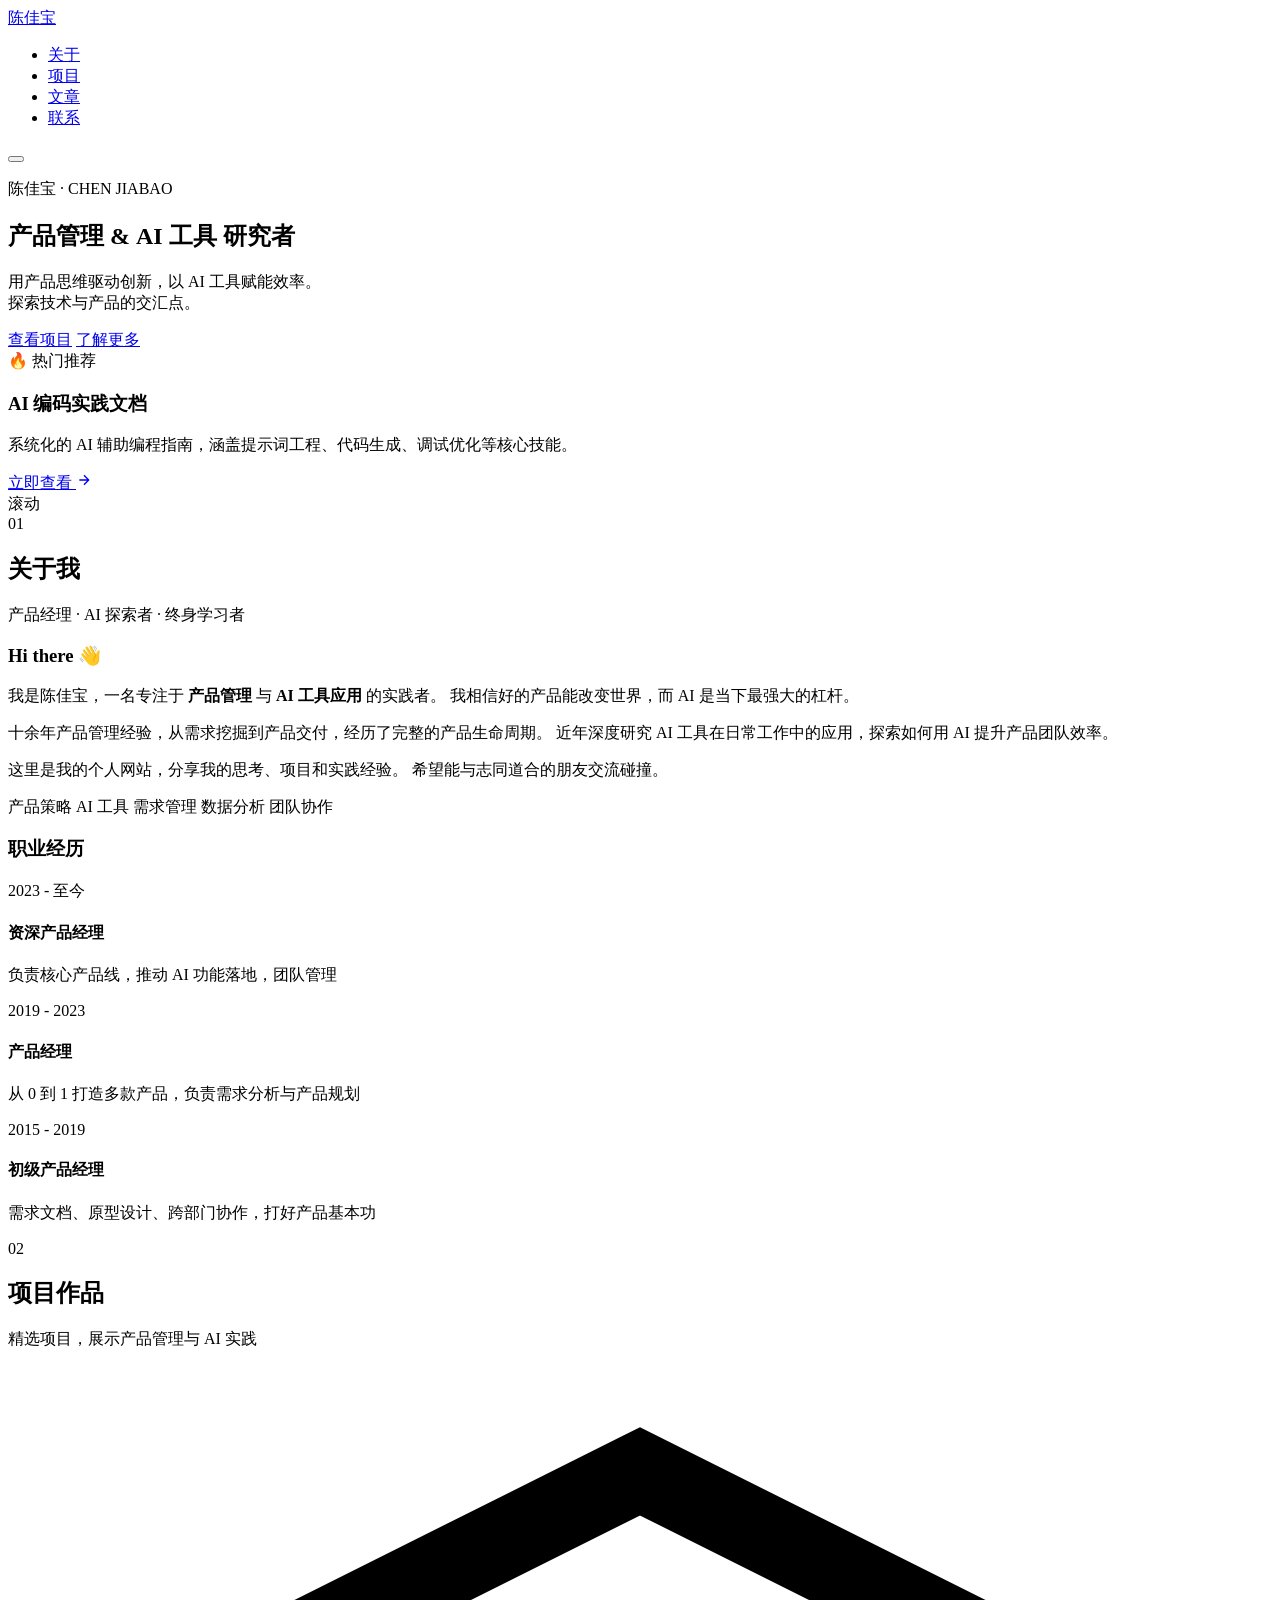
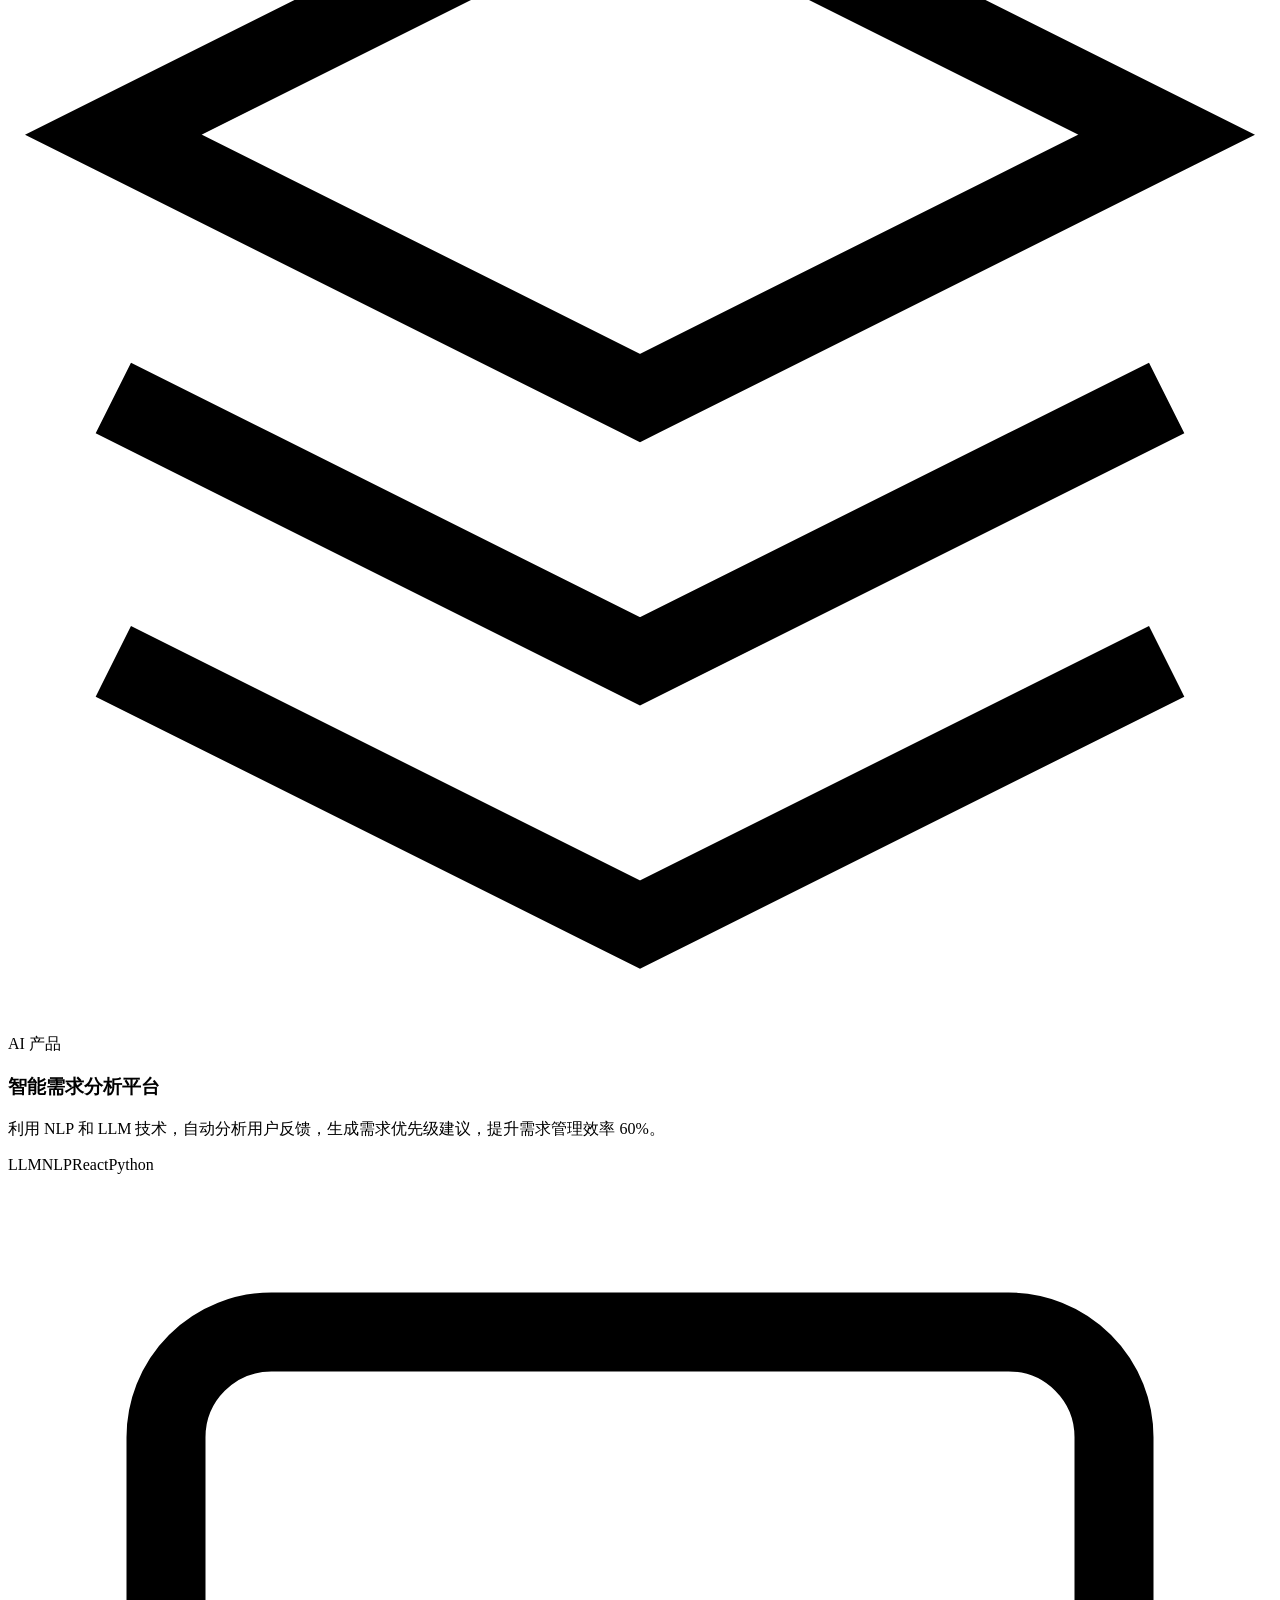
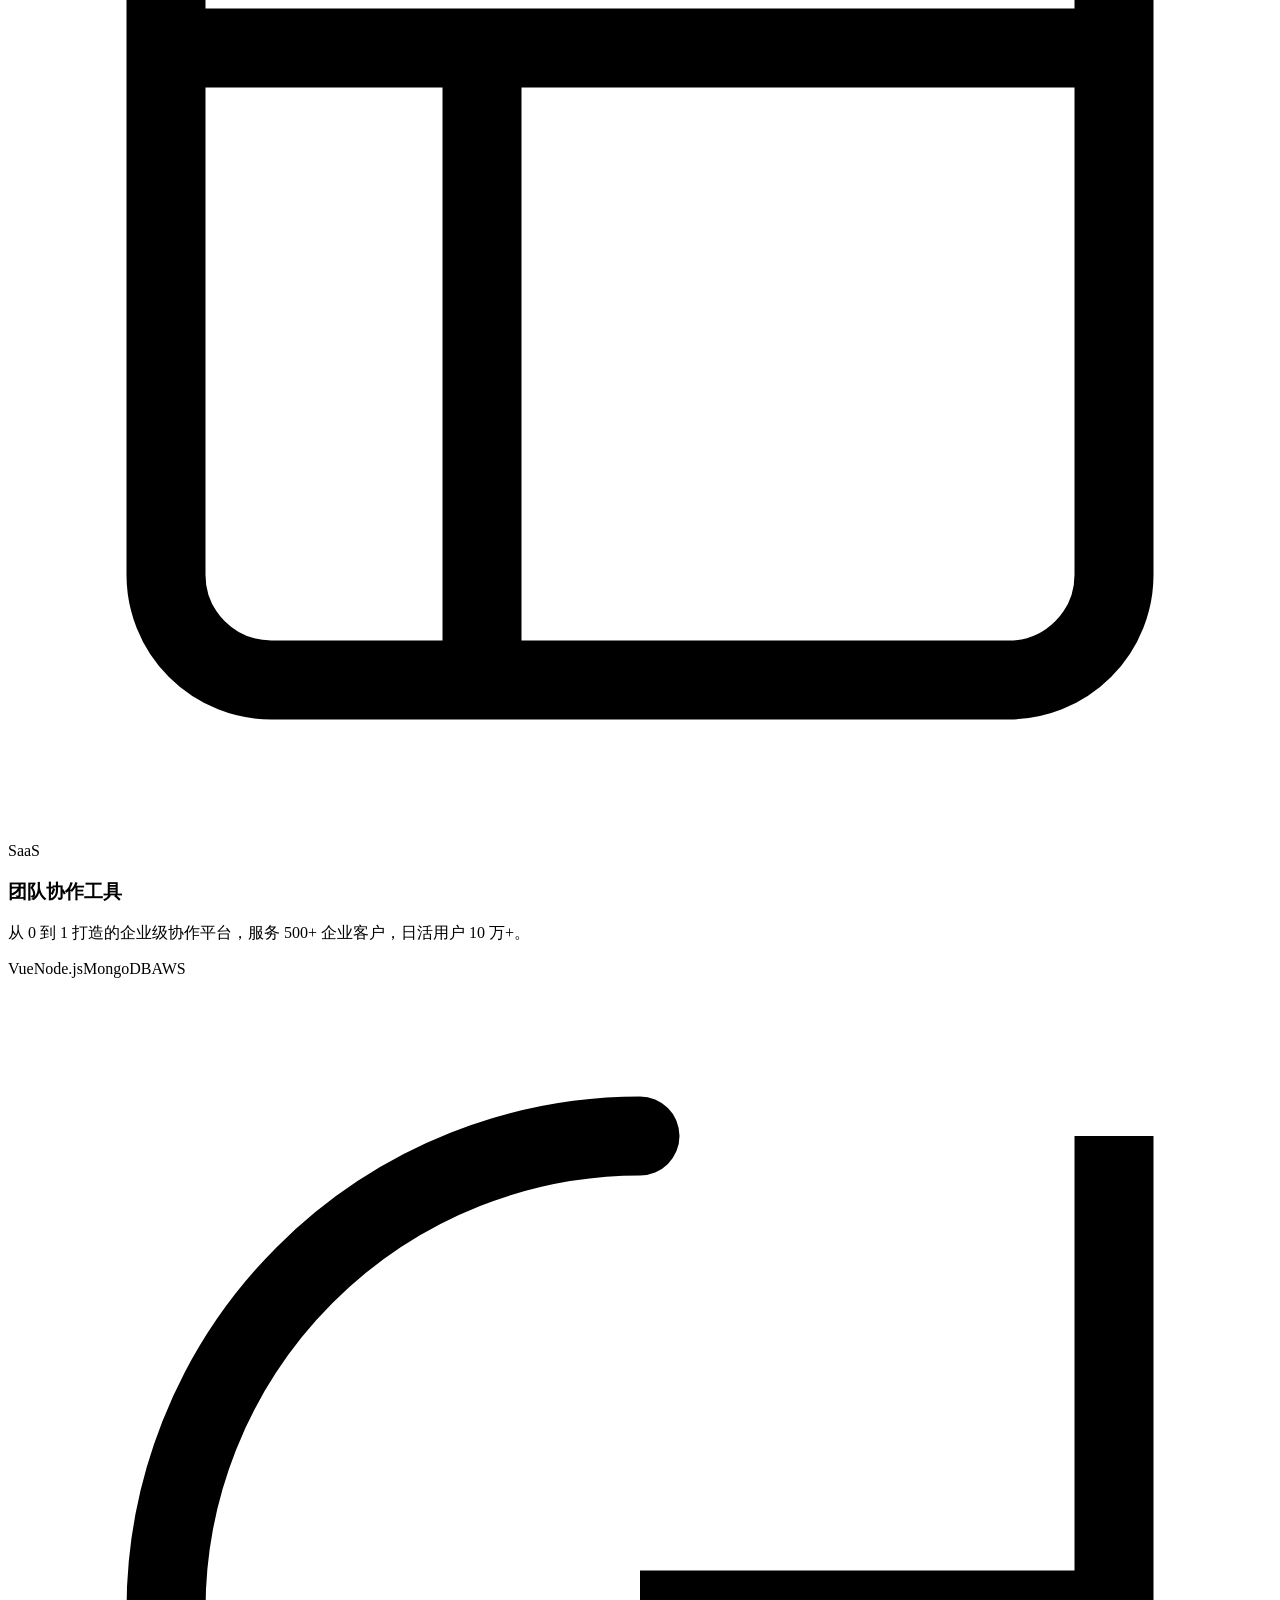
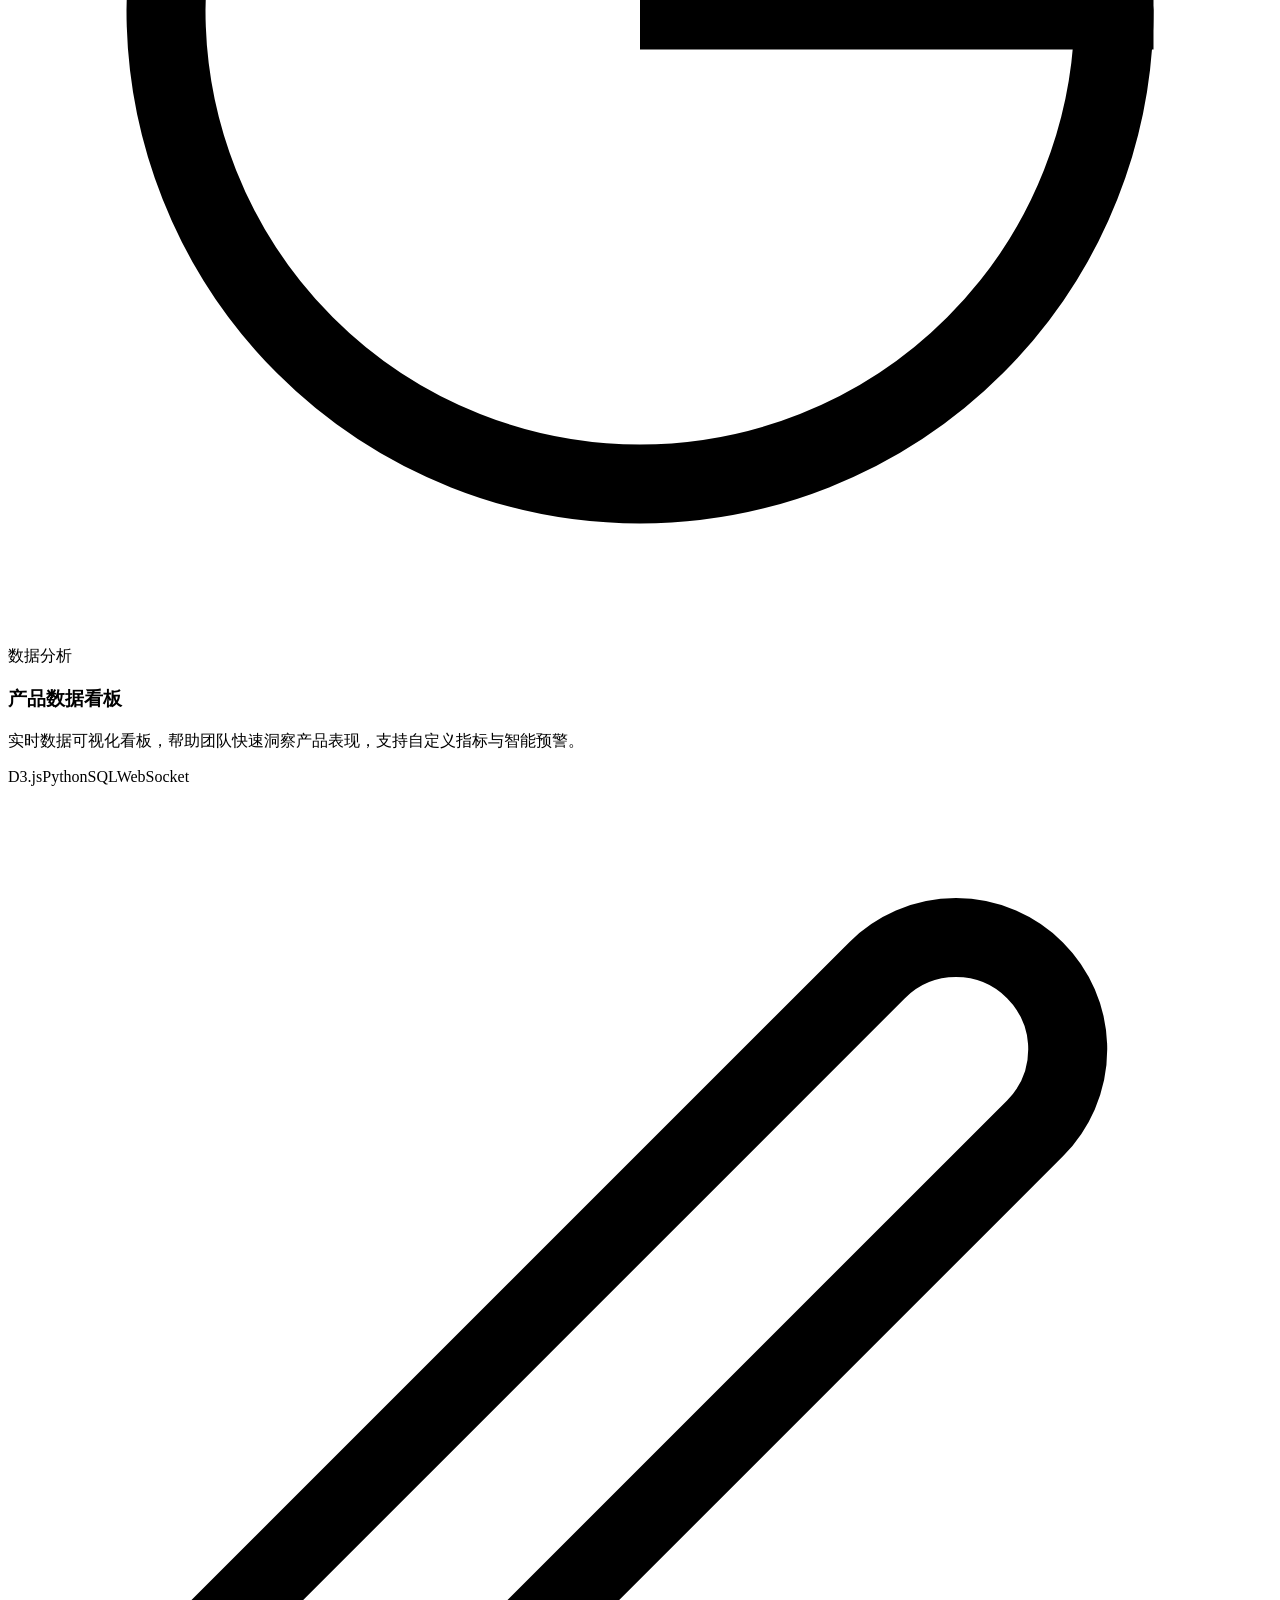
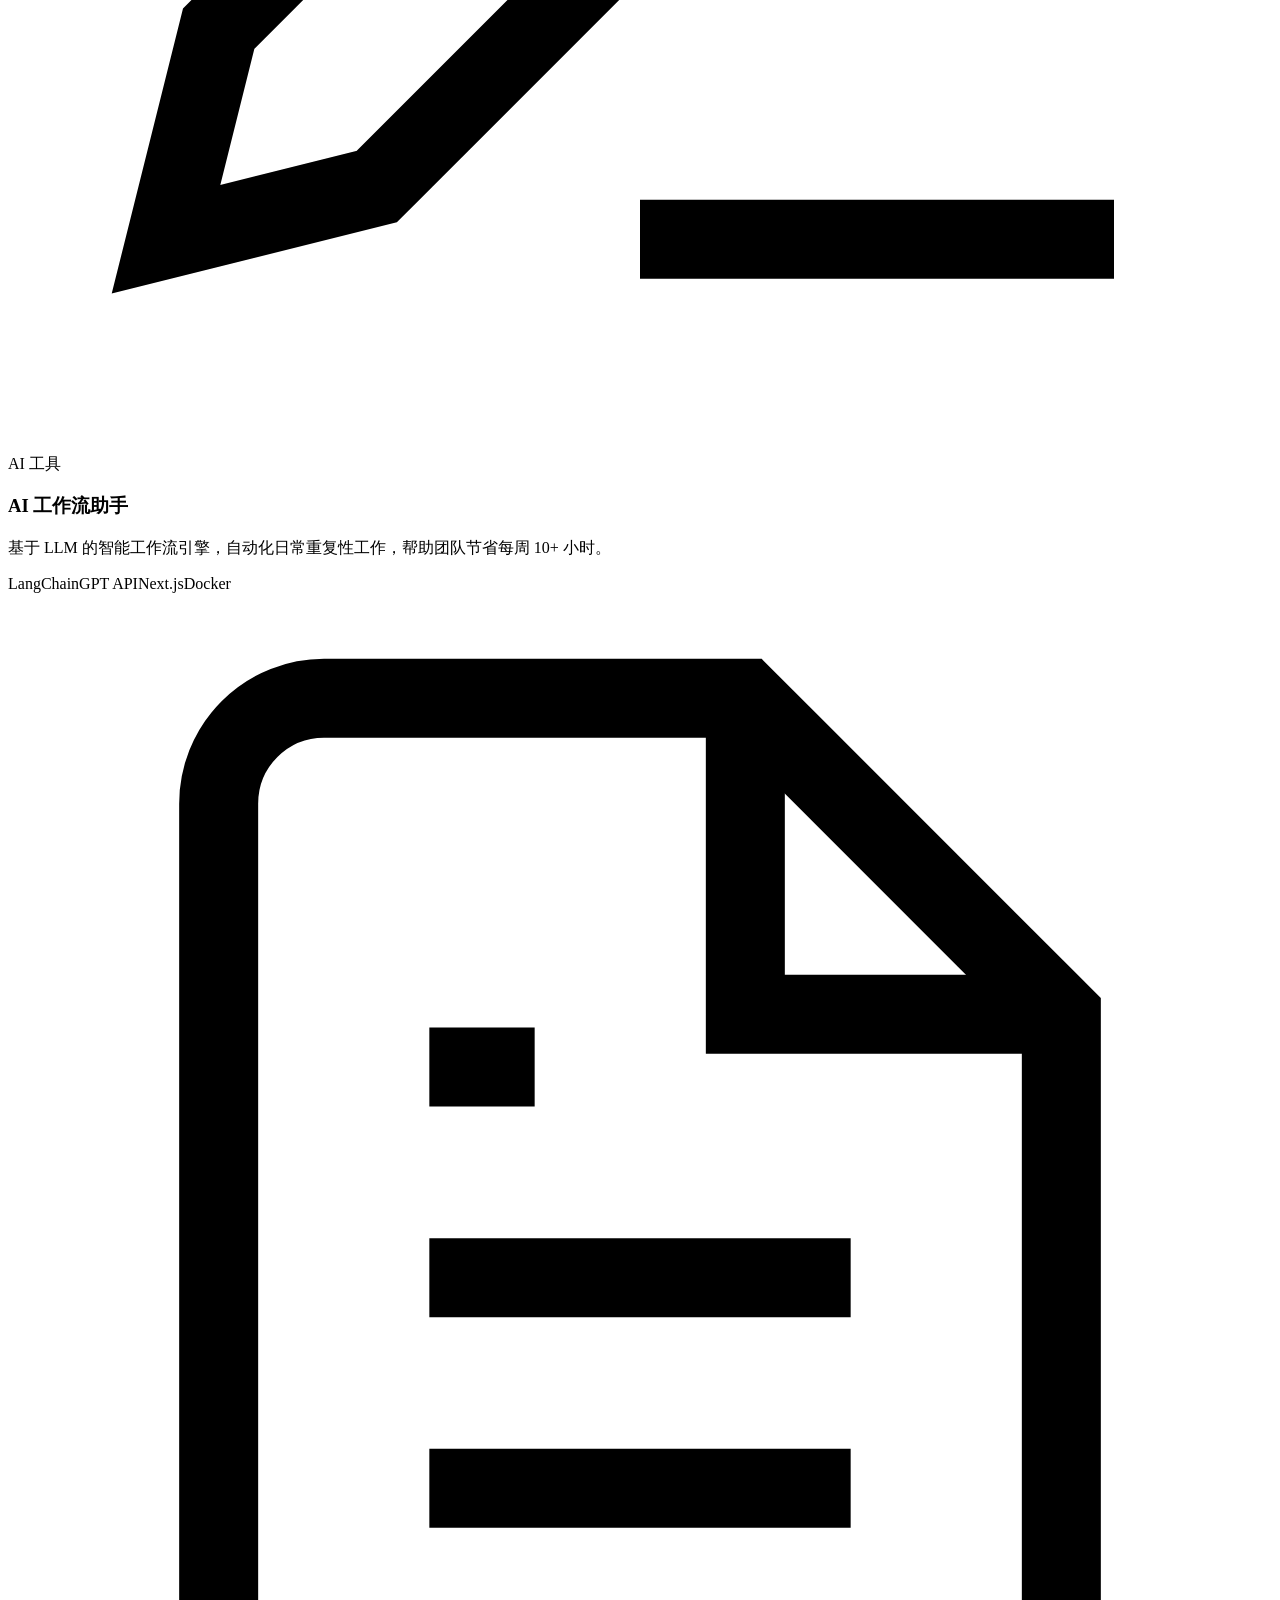
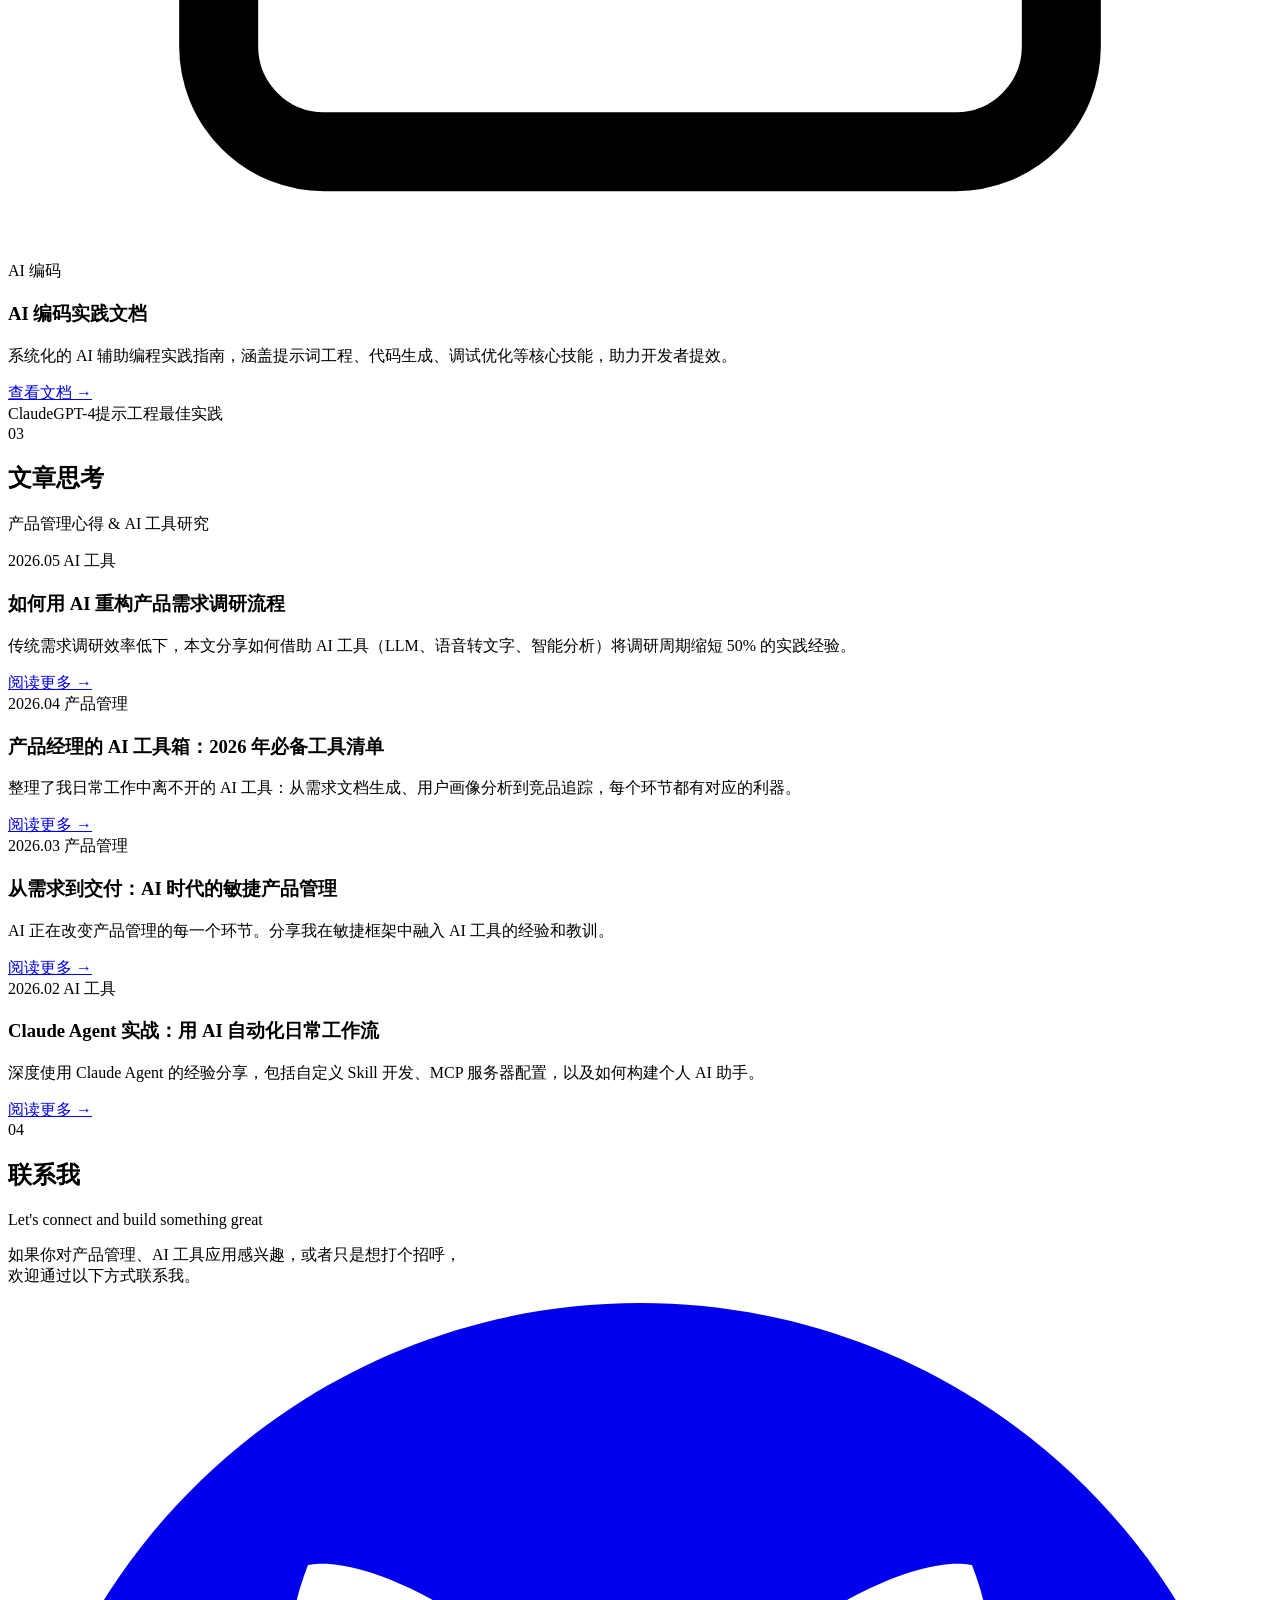
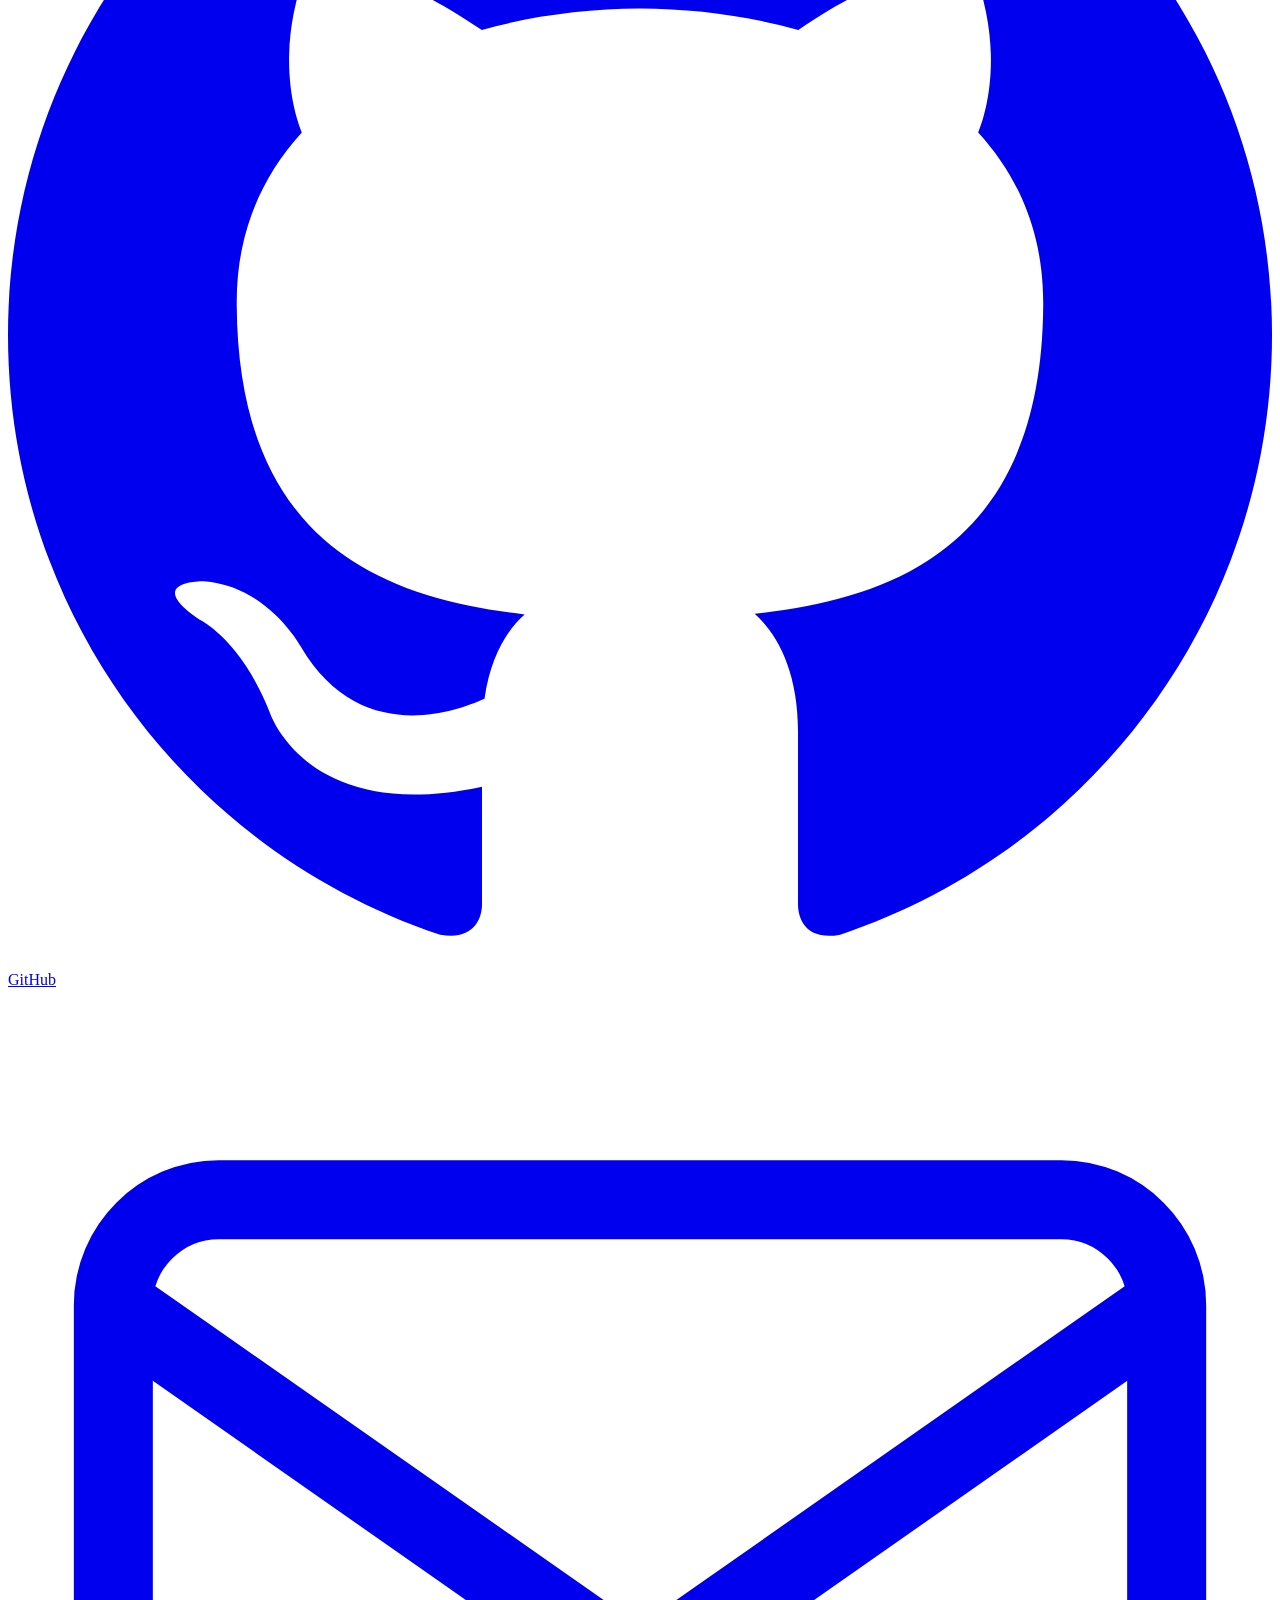
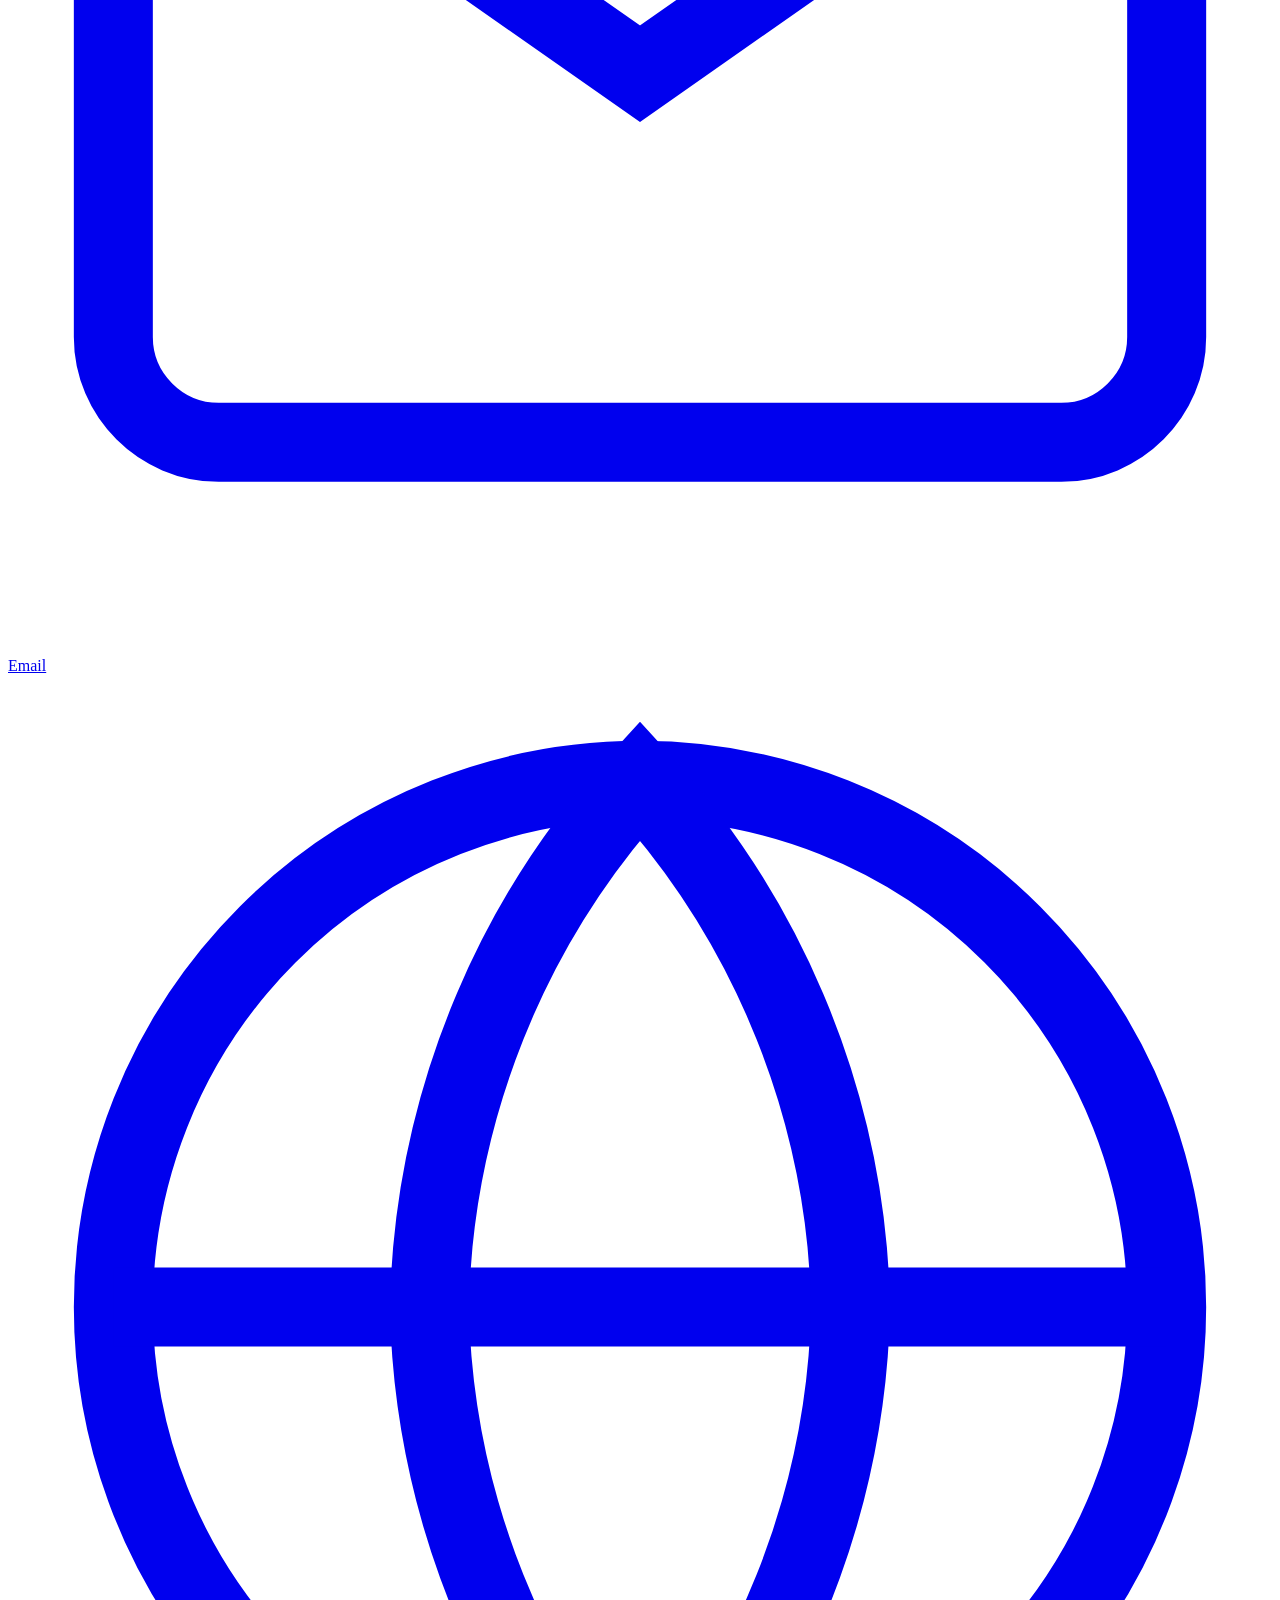
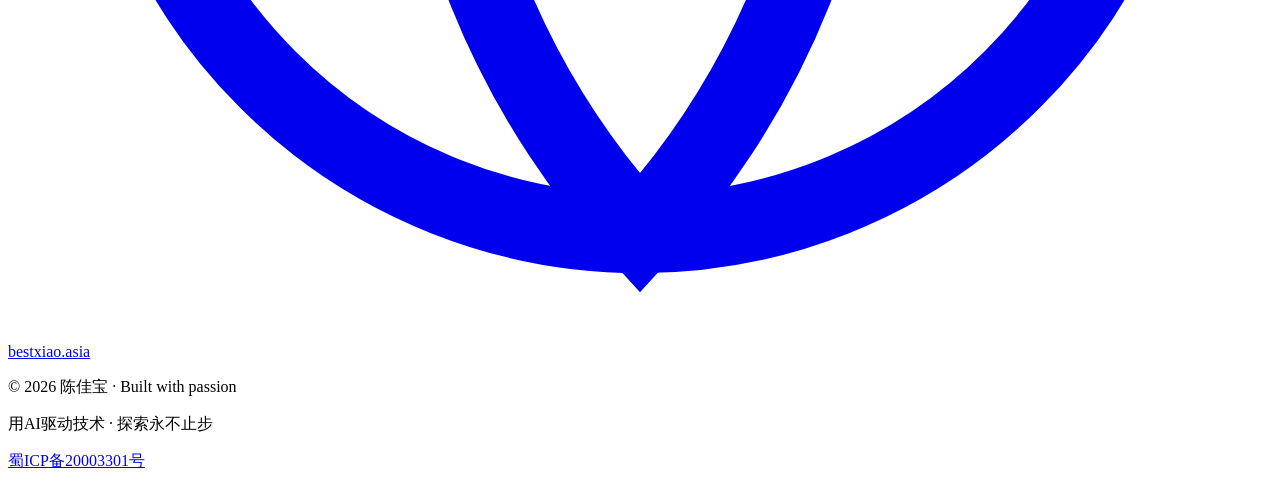
==== index.html @ 0cfef473 "first commit" ====
<!DOCTYPE html>
<html lang="zh-CN">
<head>
  <meta charset="UTF-8">
  <meta name="viewport" content="width=device-width, initial-scale=1.0">
  <title>陈佳宝 | Product & AI</title>
  <meta name="description" content="陈佳宝 - 产品经理 | AI 工具研究者。分享产品管理实践与 AI 工具应用。">

  <link rel="stylesheet" href="assets/css/style.css">
</head>
<body>

  <!-- ========== NAVIGATION ========== -->
  <nav class="nav" id="nav">
    <div class="nav__inner">
      <a href="#hero" class="nav__logo">陈佳宝</a>
      <ul class="nav__links">
        <li><a href="#about" class="nav__link">关于</a></li>
        <li><a href="#projects" class="nav__link">项目</a></li>
        <li><a href="#articles" class="nav__link">文章</a></li>
        <li><a href="#contact" class="nav__link">联系</a></li>
      </ul>
      <button class="nav__toggle" aria-label="切换菜单">
        <span></span><span></span><span></span>
      </button>
    </div>
  </nav>

  <!-- ========== HERO ========== -->
  <section class="hero" id="hero">
    <div class="hero__bg"></div>
    <div class="hero__content">
      <div class="hero__main">
        <p class="hero__label reveal">陈佳宝 · CHEN JIABAO</p>
        <h1 class="hero__title reveal">
          <span class="hero__title-line">产品管理</span>
          <span class="hero__title-line hero__title-line--accent">&amp; AI 工具</span>
          <span class="hero__title-line">研究者</span>
        </h1>
        <p class="hero__sub reveal">
          用产品思维驱动创新，以 AI 工具赋能效率。<br>
          探索技术与产品的交汇点。
        </p>
        <div class="hero__actions reveal">
          <a href="#projects" class="btn btn--primary">查看项目</a>
          <a href="#about" class="btn btn--outline">了解更多</a>
        </div>
      </div>
      <div class="hero__featured reveal">
        <div class="featured-card">
          <span class="featured-card__badge">🔥 热门推荐</span>
          <h3 class="featured-card__title">AI 编码实践文档</h3>
          <p class="featured-card__desc">系统化的 AI 辅助编程指南，涵盖提示词工程、代码生成、调试优化等核心技能。</p>
          <a href="https://bestxiao.asia/aidoc/" target="_blank" rel="noopener" class="featured-card__link">
            立即查看
            <svg viewBox="0 0 24 24" fill="none" stroke="currentColor" stroke-width="2" width="16" height="16">
              <path d="M5 12h14M12 5l7 7-7 7"/>
            </svg>
          </a>
        </div>
      </div>
    </div>
    <div class="hero__scroll" aria-hidden="true">
      <span>滚动</span>
      <div class="hero__scroll-line"></div>
    </div>
  </section>

  <!-- ========== ABOUT ========== -->
  <section class="section about" id="about">
    <div class="section__header">
      <span class="section__number">01</span>
      <h2 class="section__title">关于我</h2>
      <p class="section__desc">产品经理 · AI 探索者 · 终身学习者</p>
    </div>

    <div class="about__grid">
      <div class="about__bio fade-up">
        <h3 class="about__bio-title">Hi there 👋</h3>
        <p>
          我是陈佳宝，一名专注于 <strong>产品管理</strong> 与 <strong>AI 工具应用</strong> 的实践者。
          我相信好的产品能改变世界，而 AI 是当下最强大的杠杆。
        </p>
        <p>
          十余年产品管理经验，从需求挖掘到产品交付，经历了完整的产品生命周期。
          近年深度研究 AI 工具在日常工作中的应用，探索如何用 AI 提升产品团队效率。
        </p>
        <p>
          这里是我的个人网站，分享我的思考、项目和实践经验。
          希望能与志同道合的朋友交流碰撞。
        </p>
        <div class="about__tags">
          <span class="tag">产品策略</span>
          <span class="tag">AI 工具</span>
          <span class="tag">需求管理</span>
          <span class="tag">数据分析</span>
          <span class="tag">团队协作</span>
        </div>
      </div>

      <div class="about__timeline fade-up">
        <h3 class="about__timeline-title">职业经历</h3>
        <div class="timeline">
          <div class="timeline__item">
            <div class="timeline__dot"></div>
            <div class="timeline__content">
              <span class="timeline__year">2023 - 至今</span>
              <h4>资深产品经理</h4>
              <p>负责核心产品线，推动 AI 功能落地，团队管理</p>
            </div>
          </div>
          <div class="timeline__item">
            <div class="timeline__dot"></div>
            <div class="timeline__content">
              <span class="timeline__year">2019 - 2023</span>
              <h4>产品经理</h4>
              <p>从 0 到 1 打造多款产品，负责需求分析与产品规划</p>
            </div>
          </div>
          <div class="timeline__item">
            <div class="timeline__dot"></div>
            <div class="timeline__content">
              <span class="timeline__year">2015 - 2019</span>
              <h4>初级产品经理</h4>
              <p>需求文档、原型设计、跨部门协作，打好产品基本功</p>
            </div>
          </div>
        </div>
      </div>
    </div>
  </section>

  <!-- ========== PROJECTS ========== -->
  <section class="section projects" id="projects">
    <div class="section__header">
      <span class="section__number">02</span>
      <h2 class="section__title">项目作品</h2>
      <p class="section__desc">精选项目，展示产品管理与 AI 实践</p>
    </div>

    <div class="projects__grid">
      <article class="project-card fade-up" style="--card-bg: #1a1a2e;">
        <div class="project-card__image">
          <div class="project-card__icon">
            <svg viewBox="0 0 24 24" fill="none" stroke="currentColor" stroke-width="1.5">
              <path d="M12 2L2 7l10 5 10-5-10-5z"/><path d="M2 17l10 5 10-5"/><path d="M2 12l10 5 10-5"/>
            </svg>
          </div>
        </div>
        <div class="project-card__body">
          <span class="project-card__tag">AI 产品</span>
          <h3 class="project-card__title">智能需求分析平台</h3>
          <p class="project-card__desc">利用 NLP 和 LLM 技术，自动分析用户反馈，生成需求优先级建议，提升需求管理效率 60%。</p>
          <div class="project-card__tech">
            <span>LLM</span><span>NLP</span><span>React</span><span>Python</span>
          </div>
        </div>
      </article>

      <article class="project-card fade-up" style="--card-bg: #1e2a3a;">
        <div class="project-card__image">
          <div class="project-card__icon">
            <svg viewBox="0 0 24 24" fill="none" stroke="currentColor" stroke-width="1.5">
              <rect x="3" y="3" width="18" height="18" rx="2"/><path d="M3 9h18"/><path d="M9 21V9"/>
            </svg>
          </div>
        </div>
        <div class="project-card__body">
          <span class="project-card__tag">SaaS</span>
          <h3 class="project-card__title">团队协作工具</h3>
          <p class="project-card__desc">从 0 到 1 打造的企业级协作平台，服务 500+ 企业客户，日活用户 10 万+。</p>
          <div class="project-card__tech">
            <span>Vue</span><span>Node.js</span><span>MongoDB</span><span>AWS</span>
          </div>
        </div>
      </article>

      <article class="project-card fade-up" style="--card-bg: #2a1e1e;">
        <div class="project-card__image">
          <div class="project-card__icon">
            <svg viewBox="0 0 24 24" fill="none" stroke="currentColor" stroke-width="1.5">
              <path d="M21 12a9 9 0 11-9-9" stroke-linecap="round"/><path d="M21 3v9h-9"/>
            </svg>
          </div>
        </div>
        <div class="project-card__body">
          <span class="project-card__tag">数据分析</span>
          <h3 class="project-card__title">产品数据看板</h3>
          <p class="project-card__desc">实时数据可视化看板，帮助团队快速洞察产品表现，支持自定义指标与智能预警。</p>
          <div class="project-card__tech">
            <span>D3.js</span><span>Python</span><span>SQL</span><span>WebSocket</span>
          </div>
        </div>
      </article>

      <article class="project-card fade-up" style="--card-bg: #1a2e1e;">
        <div class="project-card__image">
          <div class="project-card__icon">
            <svg viewBox="0 0 24 24" fill="none" stroke="currentColor" stroke-width="1.5">
              <path d="M12 20h9"/><path d="M16.5 3.5a2.121 2.121 0 013 3L7 19l-4 1 1-4L16.5 3.5z"/>
            </svg>
          </div>
        </div>
        <div class="project-card__body">
          <span class="project-card__tag">AI 工具</span>
          <h3 class="project-card__title">AI 工作流助手</h3>
          <p class="project-card__desc">基于 LLM 的智能工作流引擎，自动化日常重复性工作，帮助团队节省每周 10+ 小时。</p>
          <div class="project-card__tech">
            <span>LangChain</span><span>GPT API</span><span>Next.js</span><span>Docker</span>
          </div>
        </div>
      </article>

      <article class="project-card fade-up" style="--card-bg: #1e1a2e;">
        <div class="project-card__image">
          <div class="project-card__icon">
            <svg viewBox="0 0 24 24" fill="none" stroke="currentColor" stroke-width="1.5">
              <path d="M14 2H6a2 2 0 00-2 2v16a2 2 0 002 2h12a2 2 0 002-2V8z"/><polyline points="14,2 14,8 20,8"/><line x1="16" y1="13" x2="8" y2="13"/><line x1="16" y1="17" x2="8" y2="17"/><polyline points="10,9 9,9 8,9"/>
            </svg>
          </div>
        </div>
        <div class="project-card__body">
          <span class="project-card__tag">AI 编码</span>
          <h3 class="project-card__title">AI 编码实践文档</h3>
          <p class="project-card__desc">系统化的 AI 辅助编程实践指南，涵盖提示词工程、代码生成、调试优化等核心技能，助力开发者提效。</p>
          <a href="https://bestxiao.asia/aidoc/" target="_blank" rel="noopener" class="project-card__link">查看文档 →</a>
          <div class="project-card__tech">
            <span>Claude</span><span>GPT-4</span><span>提示工程</span><span>最佳实践</span>
          </div>
        </div>
      </article>
    </div>
  </section>

  <!-- ========== ARTICLES ========== -->
  <section class="section articles" id="articles">
    <div class="section__header">
      <span class="section__number">03</span>
      <h2 class="section__title">文章思考</h2>
      <p class="section__desc">产品管理心得 &amp; AI 工具研究</p>
    </div>

    <div class="articles__grid">
      <article class="article-card fade-up">
        <div class="article-card__meta">
          <span class="article-card__date">2026.05</span>
          <span class="article-card__category">AI 工具</span>
        </div>
        <h3 class="article-card__title">如何用 AI 重构产品需求调研流程</h3>
        <p class="article-card__excerpt">
          传统需求调研效率低下，本文分享如何借助 AI 工具（LLM、语音转文字、智能分析）将调研周期缩短 50% 的实践经验。
        </p>
        <a href="#" class="article-card__link">阅读更多 →</a>
      </article>

      <article class="article-card fade-up">
        <div class="article-card__meta">
          <span class="article-card__date">2026.04</span>
          <span class="article-card__category">产品管理</span>
        </div>
        <h3 class="article-card__title">产品经理的 AI 工具箱：2026 年必备工具清单</h3>
        <p class="article-card__excerpt">
          整理了我日常工作中离不开的 AI 工具：从需求文档生成、用户画像分析到竞品追踪，每个环节都有对应的利器。
        </p>
        <a href="#" class="article-card__link">阅读更多 →</a>
      </article>

      <article class="article-card fade-up">
        <div class="article-card__meta">
          <span class="article-card__date">2026.03</span>
          <span class="article-card__category">产品管理</span>
        </div>
        <h3 class="article-card__title">从需求到交付：AI 时代的敏捷产品管理</h3>
        <p class="article-card__excerpt">
          AI 正在改变产品管理的每一个环节。分享我在敏捷框架中融入 AI 工具的经验和教训。
        </p>
        <a href="#" class="article-card__link">阅读更多 →</a>
      </article>

      <article class="article-card fade-up">
        <div class="article-card__meta">
          <span class="article-card__date">2026.02</span>
          <span class="article-card__category">AI 工具</span>
        </div>
        <h3 class="article-card__title">Claude Agent 实战：用 AI 自动化日常工作流</h3>
        <p class="article-card__excerpt">
          深度使用 Claude Agent 的经验分享，包括自定义 Skill 开发、MCP 服务器配置，以及如何构建个人 AI 助手。
        </p>
        <a href="#" class="article-card__link">阅读更多 →</a>
      </article>
    </div>
  </section>

  <!-- ========== CONTACT ========== -->
  <section class="section contact" id="contact">
    <div class="section__header">
      <span class="section__number">04</span>
      <h2 class="section__title">联系我</h2>
      <p class="section__desc">Let's connect and build something great</p>
    </div>

    <div class="contact__content fade-up">
      <p class="contact__text">
        如果你对产品管理、AI 工具应用感兴趣，或者只是想打个招呼，<br>
        欢迎通过以下方式联系我。
      </p>
      <div class="contact__links">
        <a href="https://github.com/bestxiao0" target="_blank" rel="noopener" class="contact__link">
          <svg viewBox="0 0 24 24" fill="currentColor"><path d="M12 0c-6.626 0-12 5.373-12 12 0 5.302 3.438 9.8 8.207 11.387.599.111.793-.261.793-.577v-2.234c-3.338.726-4.033-1.416-4.033-1.416-.546-1.387-1.333-1.756-1.333-1.756-1.089-.745.083-.729.083-.729 1.205.084 1.839 1.237 1.839 1.237 1.07 1.834 2.807 1.304 3.492.997.107-.775.418-1.305.762-1.604-2.665-.305-5.467-1.334-5.467-5.931 0-1.311.469-2.381 1.236-3.221-.124-.303-.535-1.524.117-3.176 0 0 1.008-.322 3.301 1.23.957-.266 1.983-.399 3.003-.404 1.02.005 2.047.138 3.006.404 2.291-1.552 3.297-1.23 3.297-1.23.653 1.653.242 2.874.118 3.176.77.84 1.235 1.911 1.235 3.221 0 4.609-2.807 5.624-5.479 5.921.43.372.823 1.102.823 2.222v3.293c0 .319.192.694.801.576 4.765-1.589 8.199-6.086 8.199-11.386 0-6.627-5.373-12-12-12z"/></svg>
          GitHub
        </a>
        <a href="mailto:bestxiao0@example.com" class="contact__link">
          <svg viewBox="0 0 24 24" fill="none" stroke="currentColor" stroke-width="1.5"><path d="M4 4h16c1.1 0 2 .9 2 2v12c0 1.1-.9 2-2 2H4c-1.1 0-2-.9-2-2V6c0-1.1.9-2 2-2z"/><polyline points="22,6 12,13 2,6"/></svg>
          Email
        </a>
        <a href="https://bestxiao.asia" target="_blank" rel="noopener" class="contact__link">
          <svg viewBox="0 0 24 24" fill="none" stroke="currentColor" stroke-width="1.5"><circle cx="12" cy="12" r="10"/><line x1="2" y1="12" x2="22" y2="12"/><path d="M12 2a15.3 15.3 0 014 10 15.3 15.3 0 01-4 10 15.3 15.3 0 01-4-10 15.3 15.3 0 014-10z"/></svg>
          bestxiao.asia
        </a>
      </div>
    </div>
  </section>

  <!-- ========== FOOTER ========== -->
  <footer class="footer">
    <div class="footer__inner">
      <p>&copy; 2026 陈佳宝 · Built with passion</p>
      <p class="footer__tagline">用AI驱动技术 · 探索永不止步</p>
      <p class="footer__beian">
        <a href="https://beian.miit.gov.cn/" target="_blank" rel="noopener">蜀ICP备20003301号</a>
      </p>
    </div>
  </footer>

  <script src="assets/js/main.js"></script>
</body>
</html>
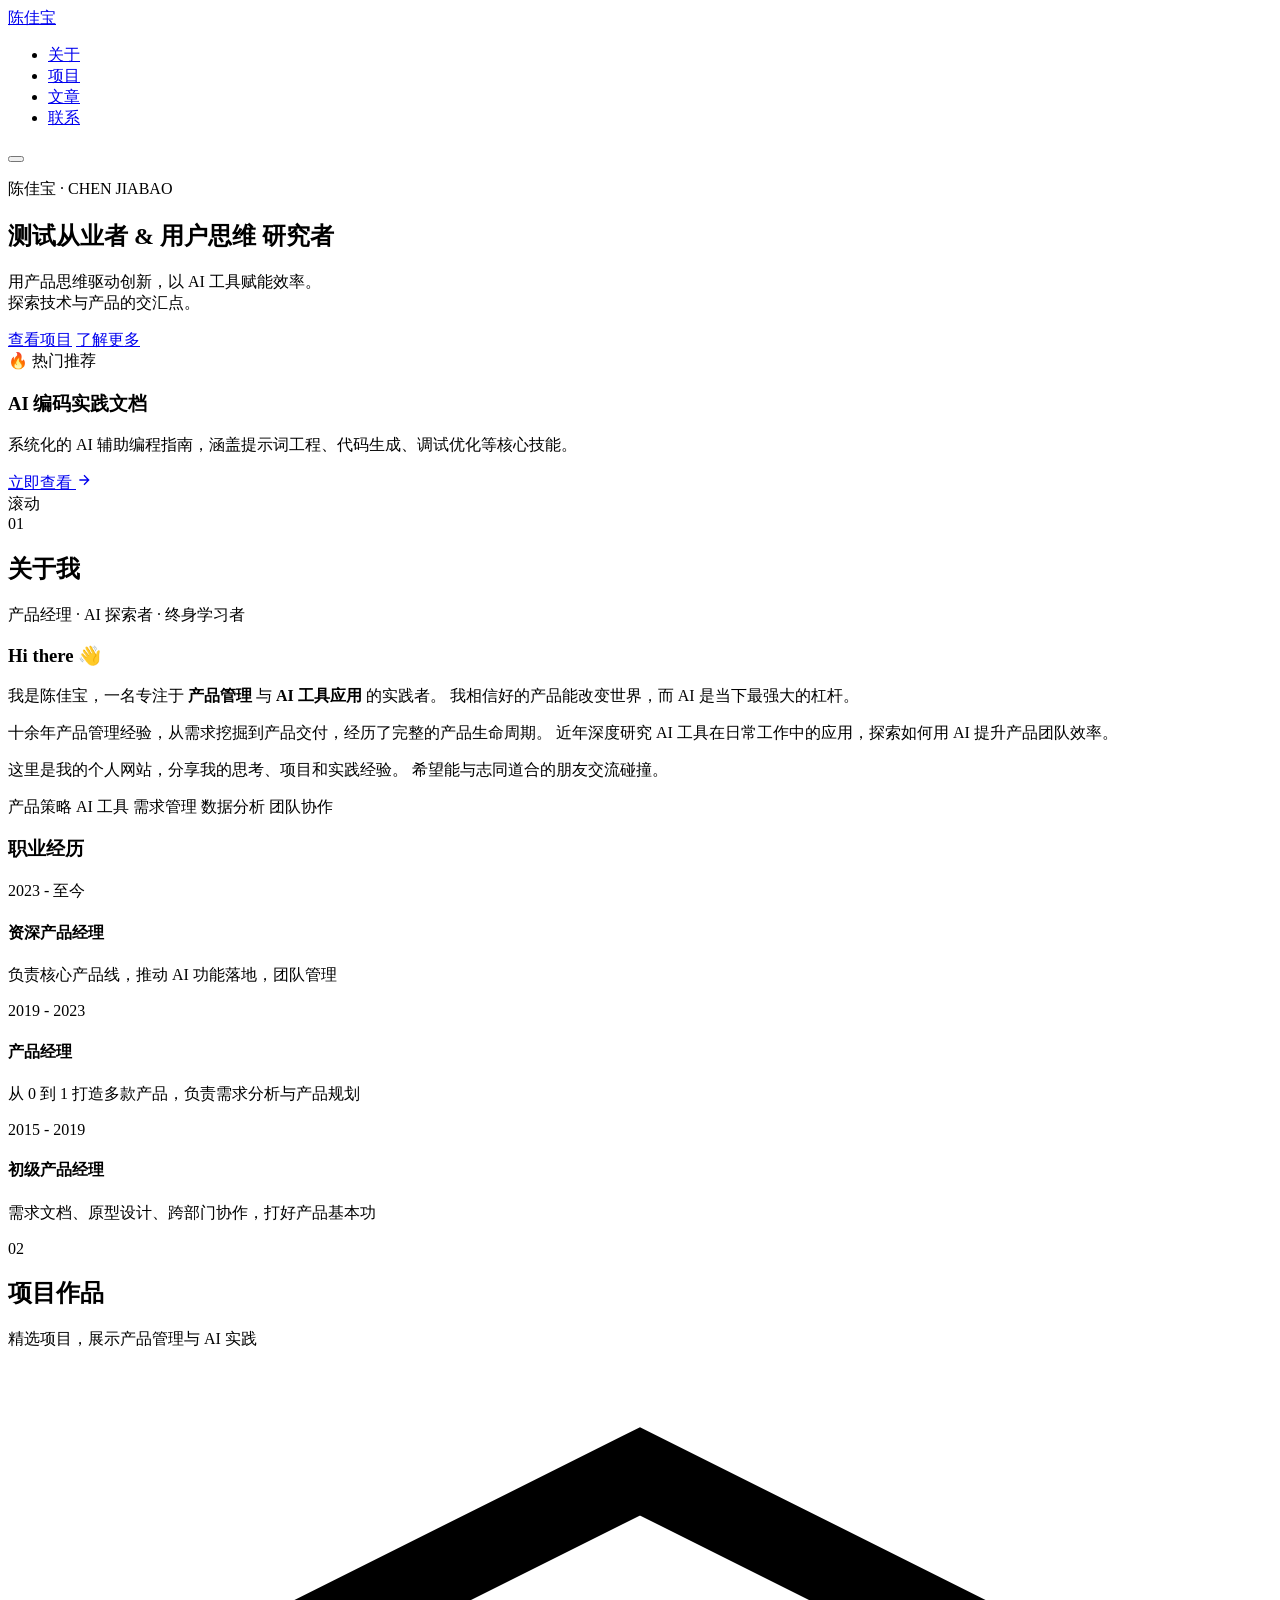
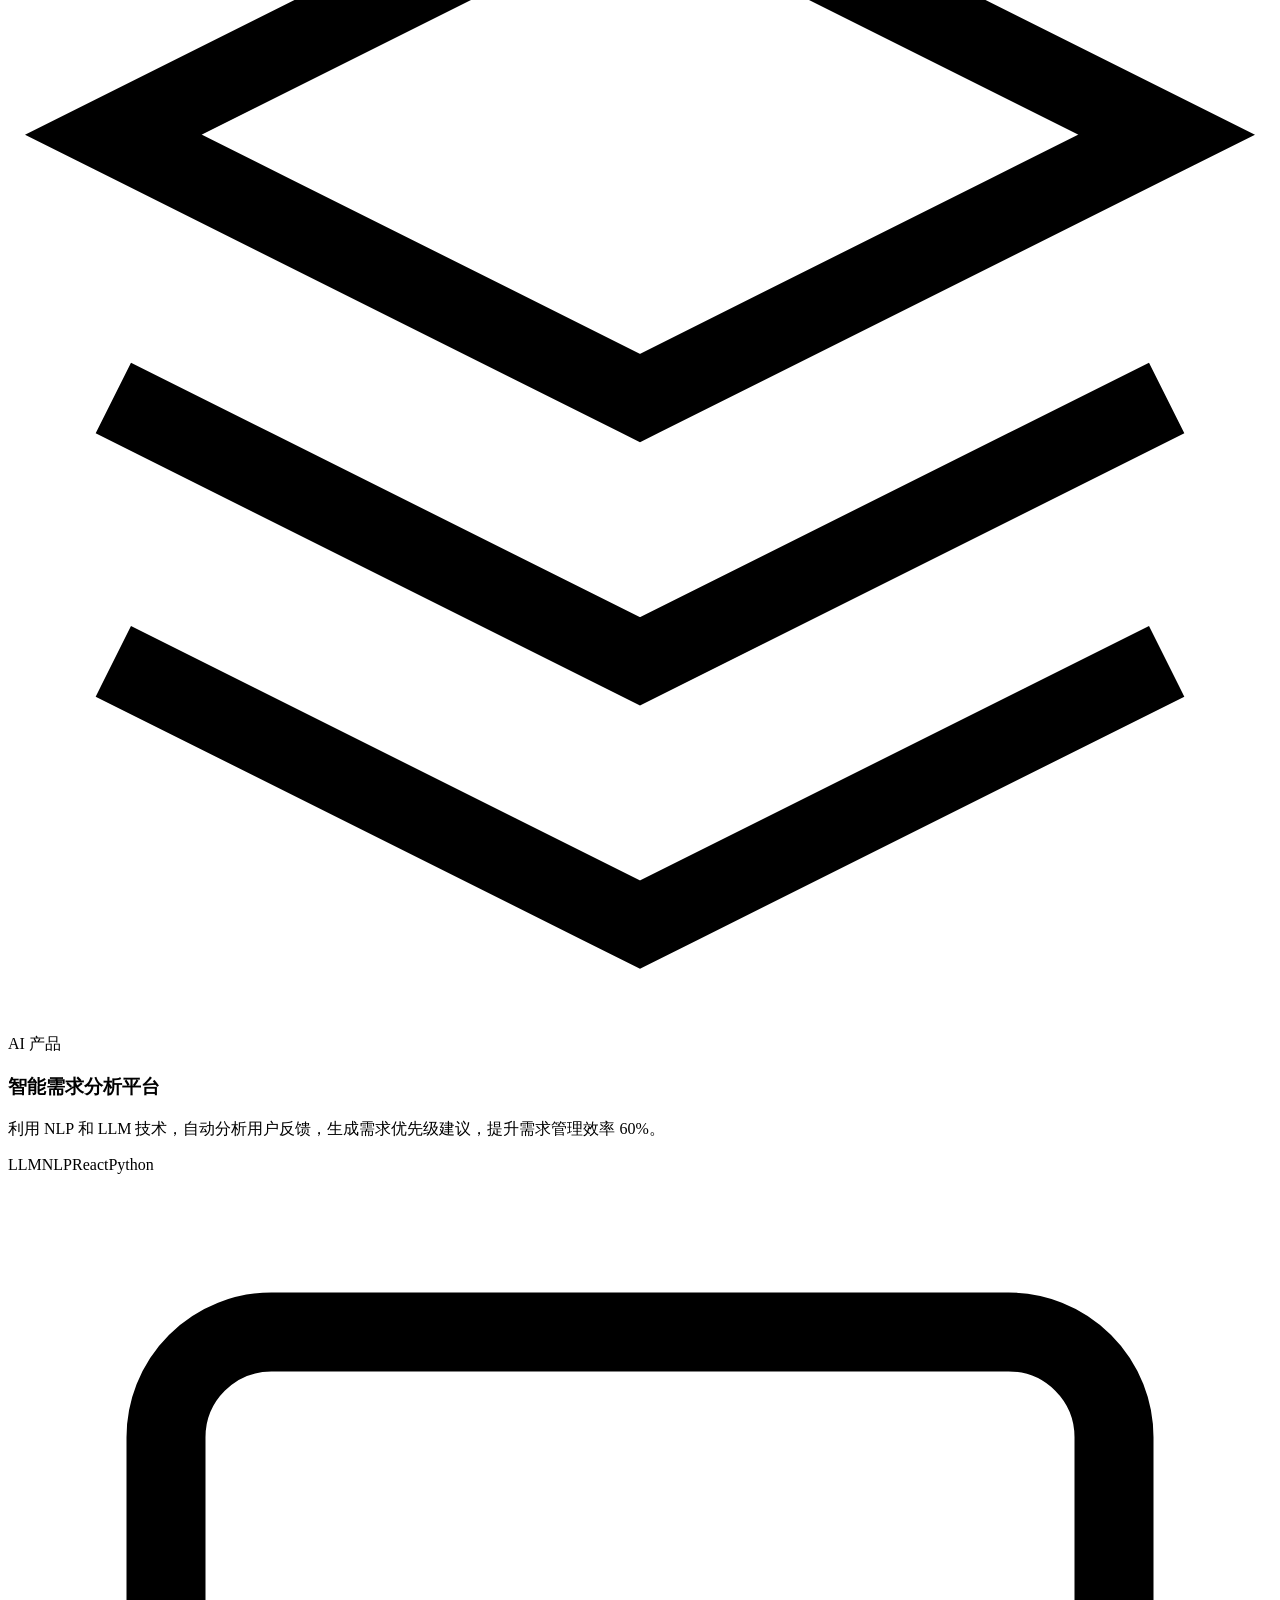
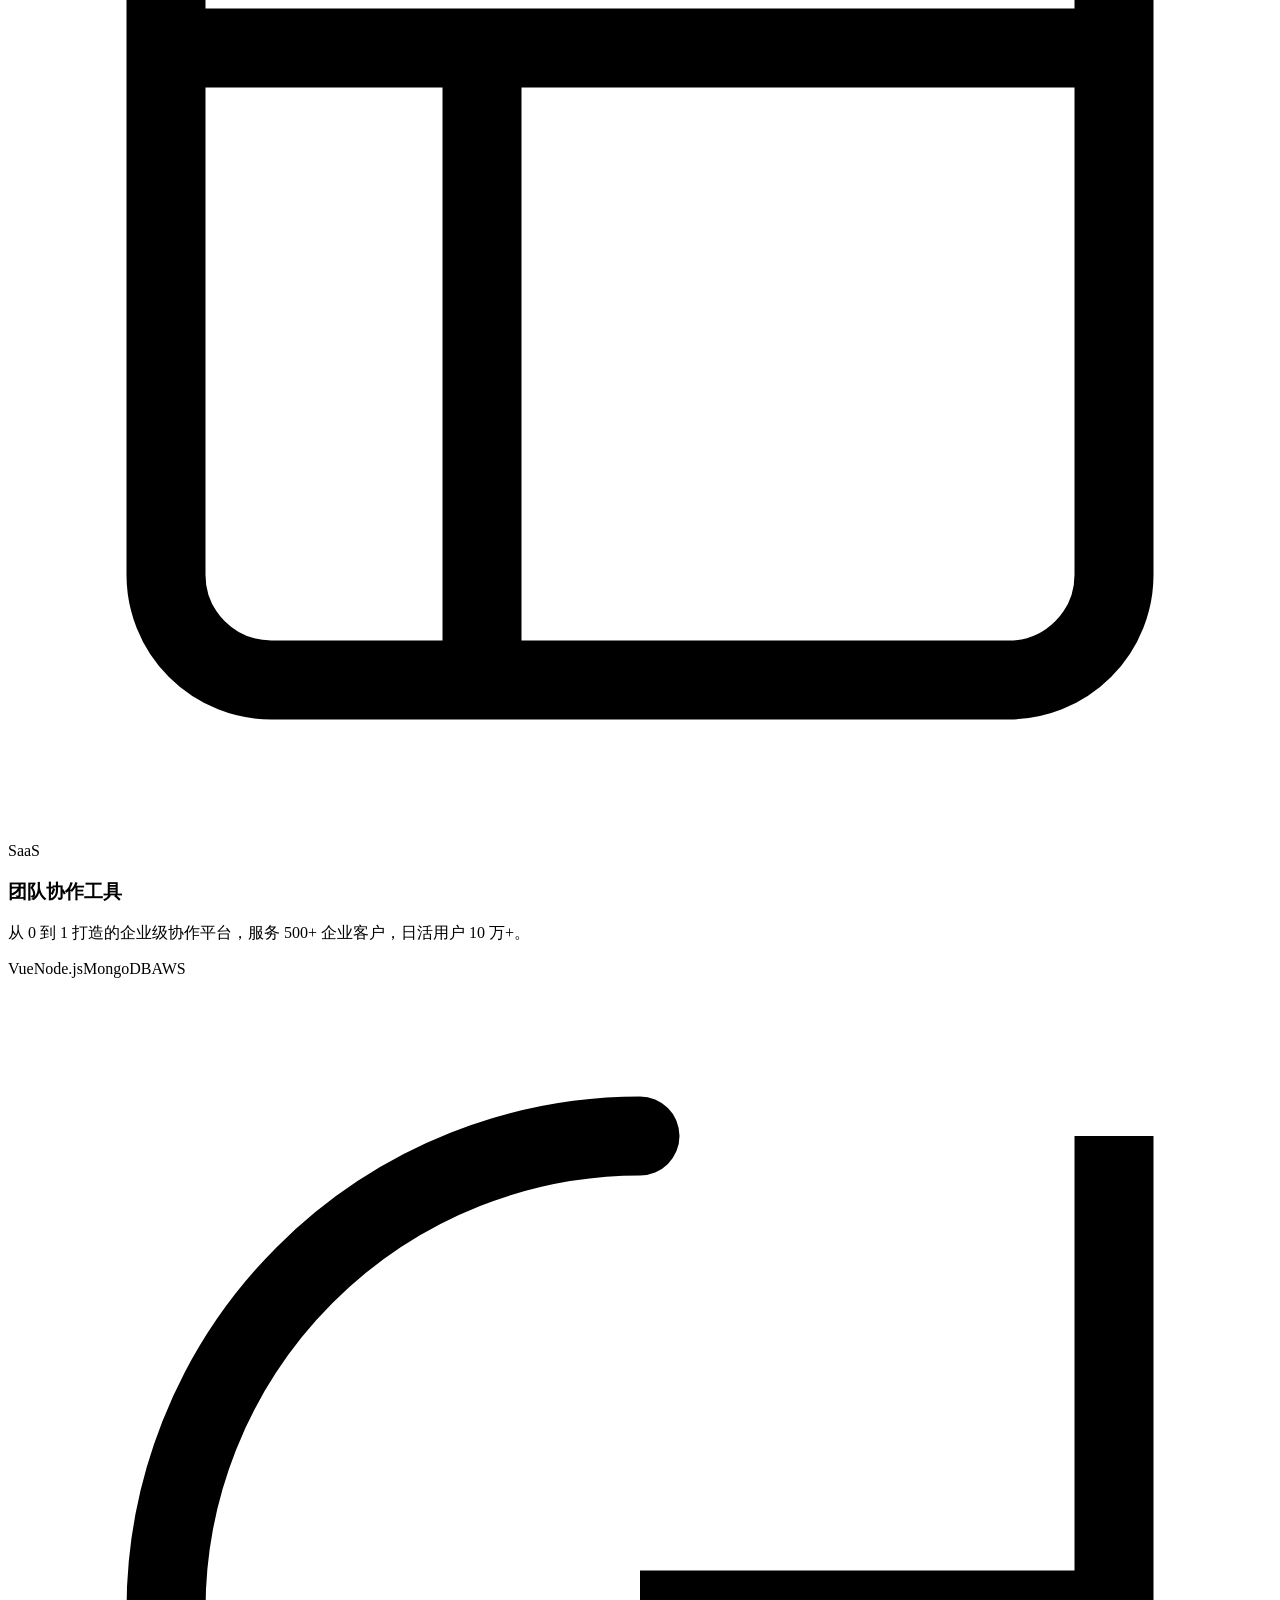
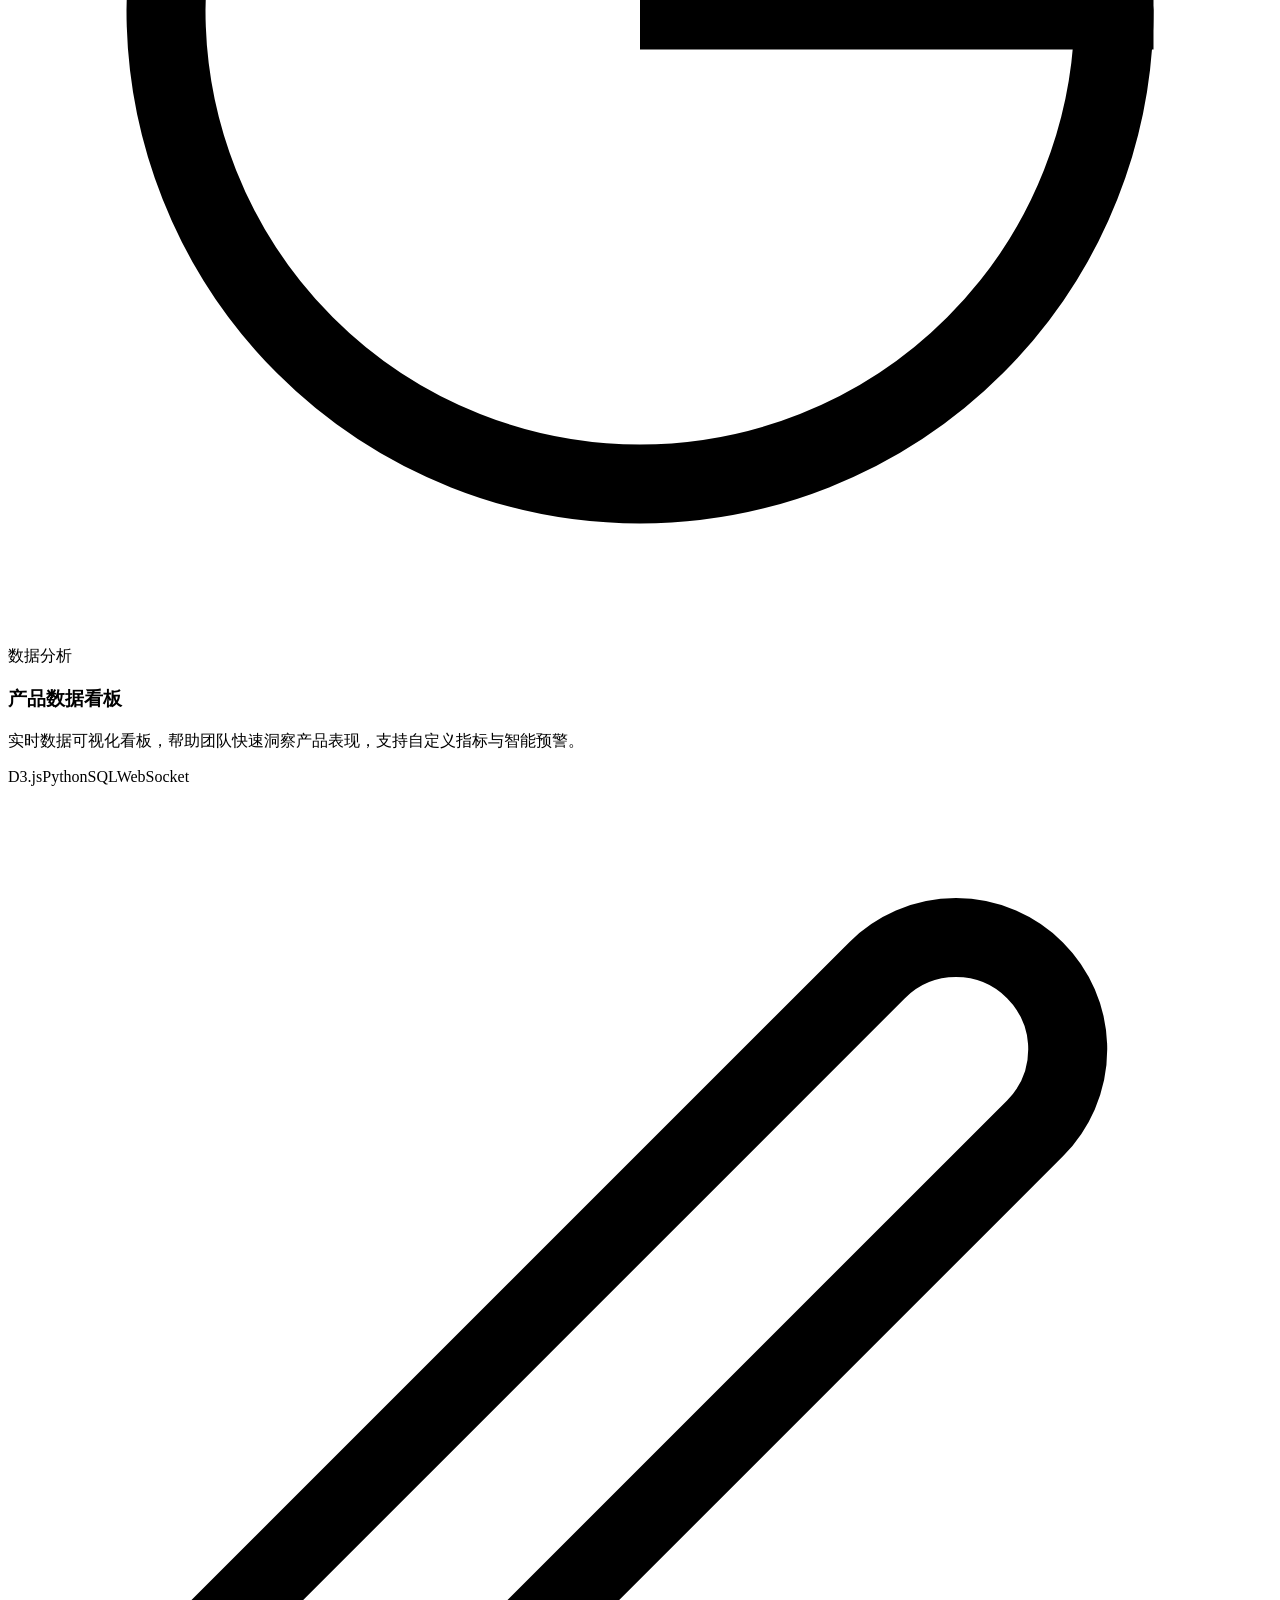
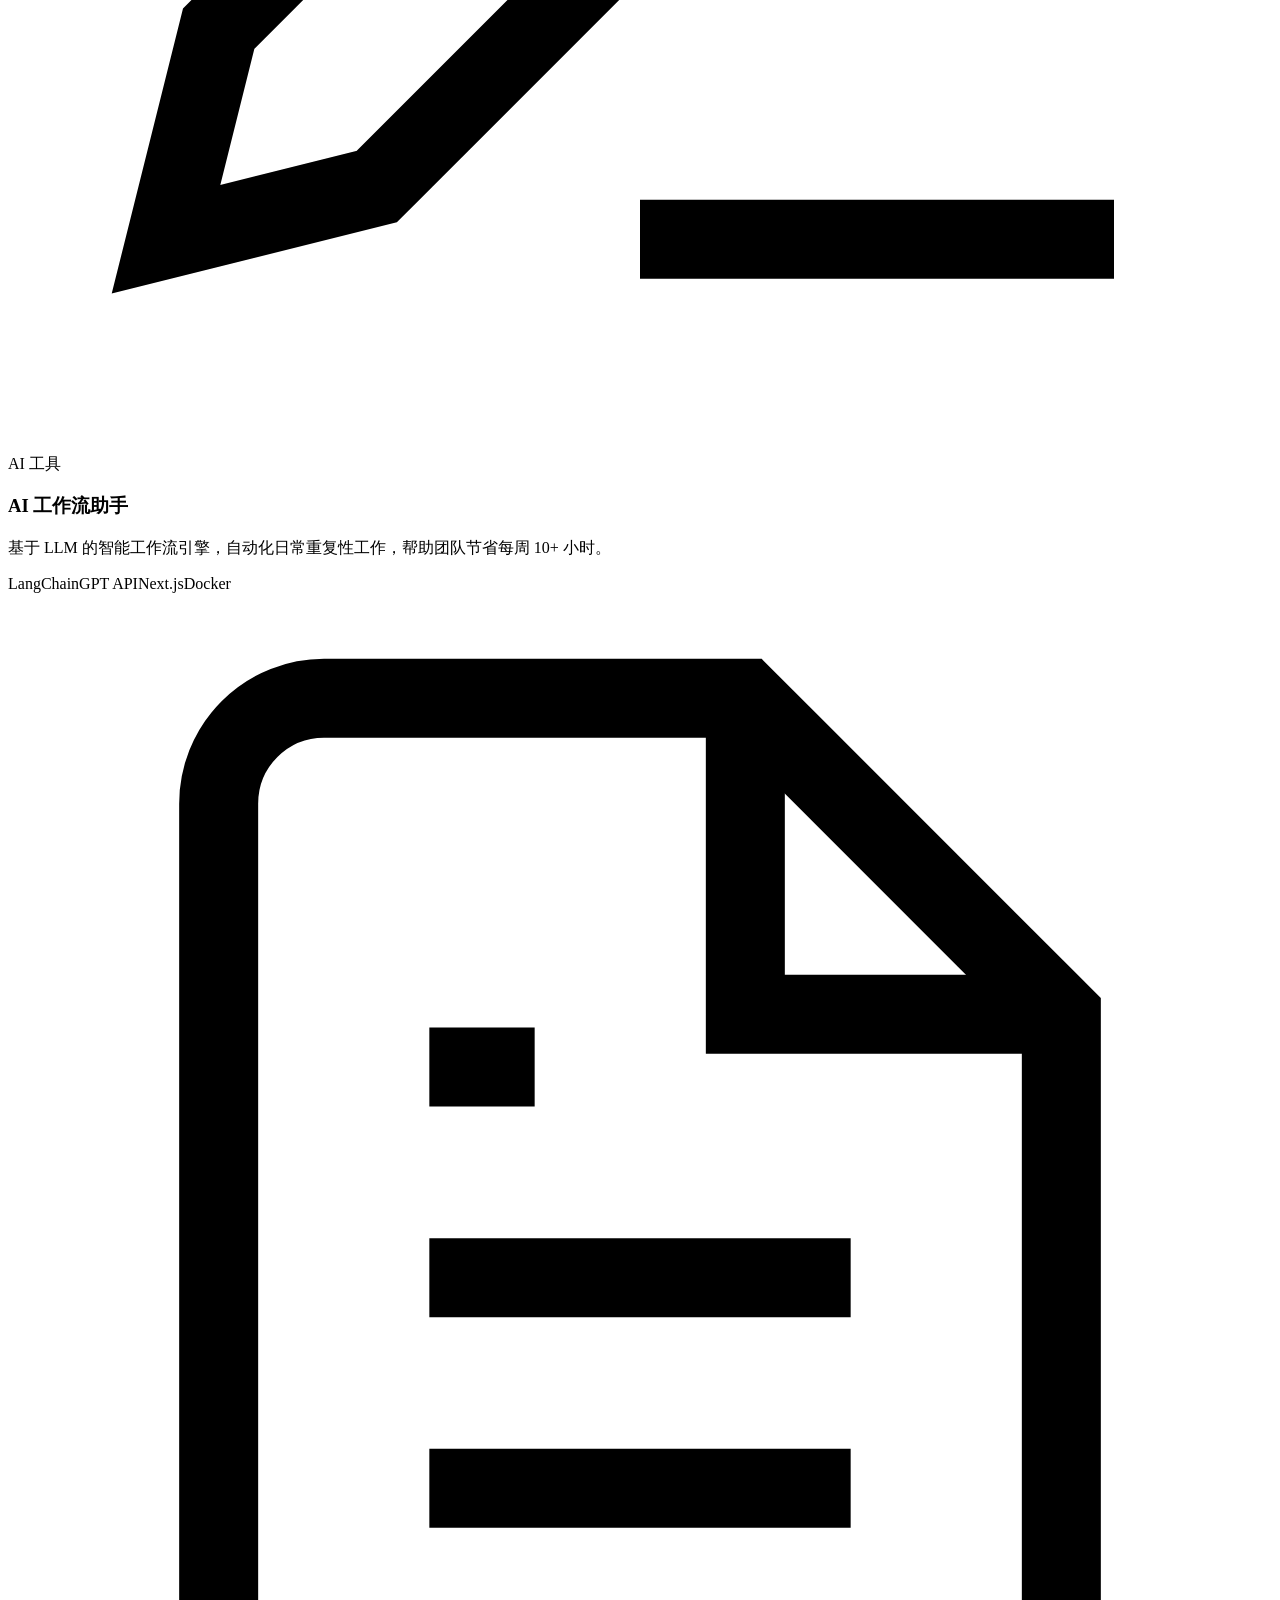
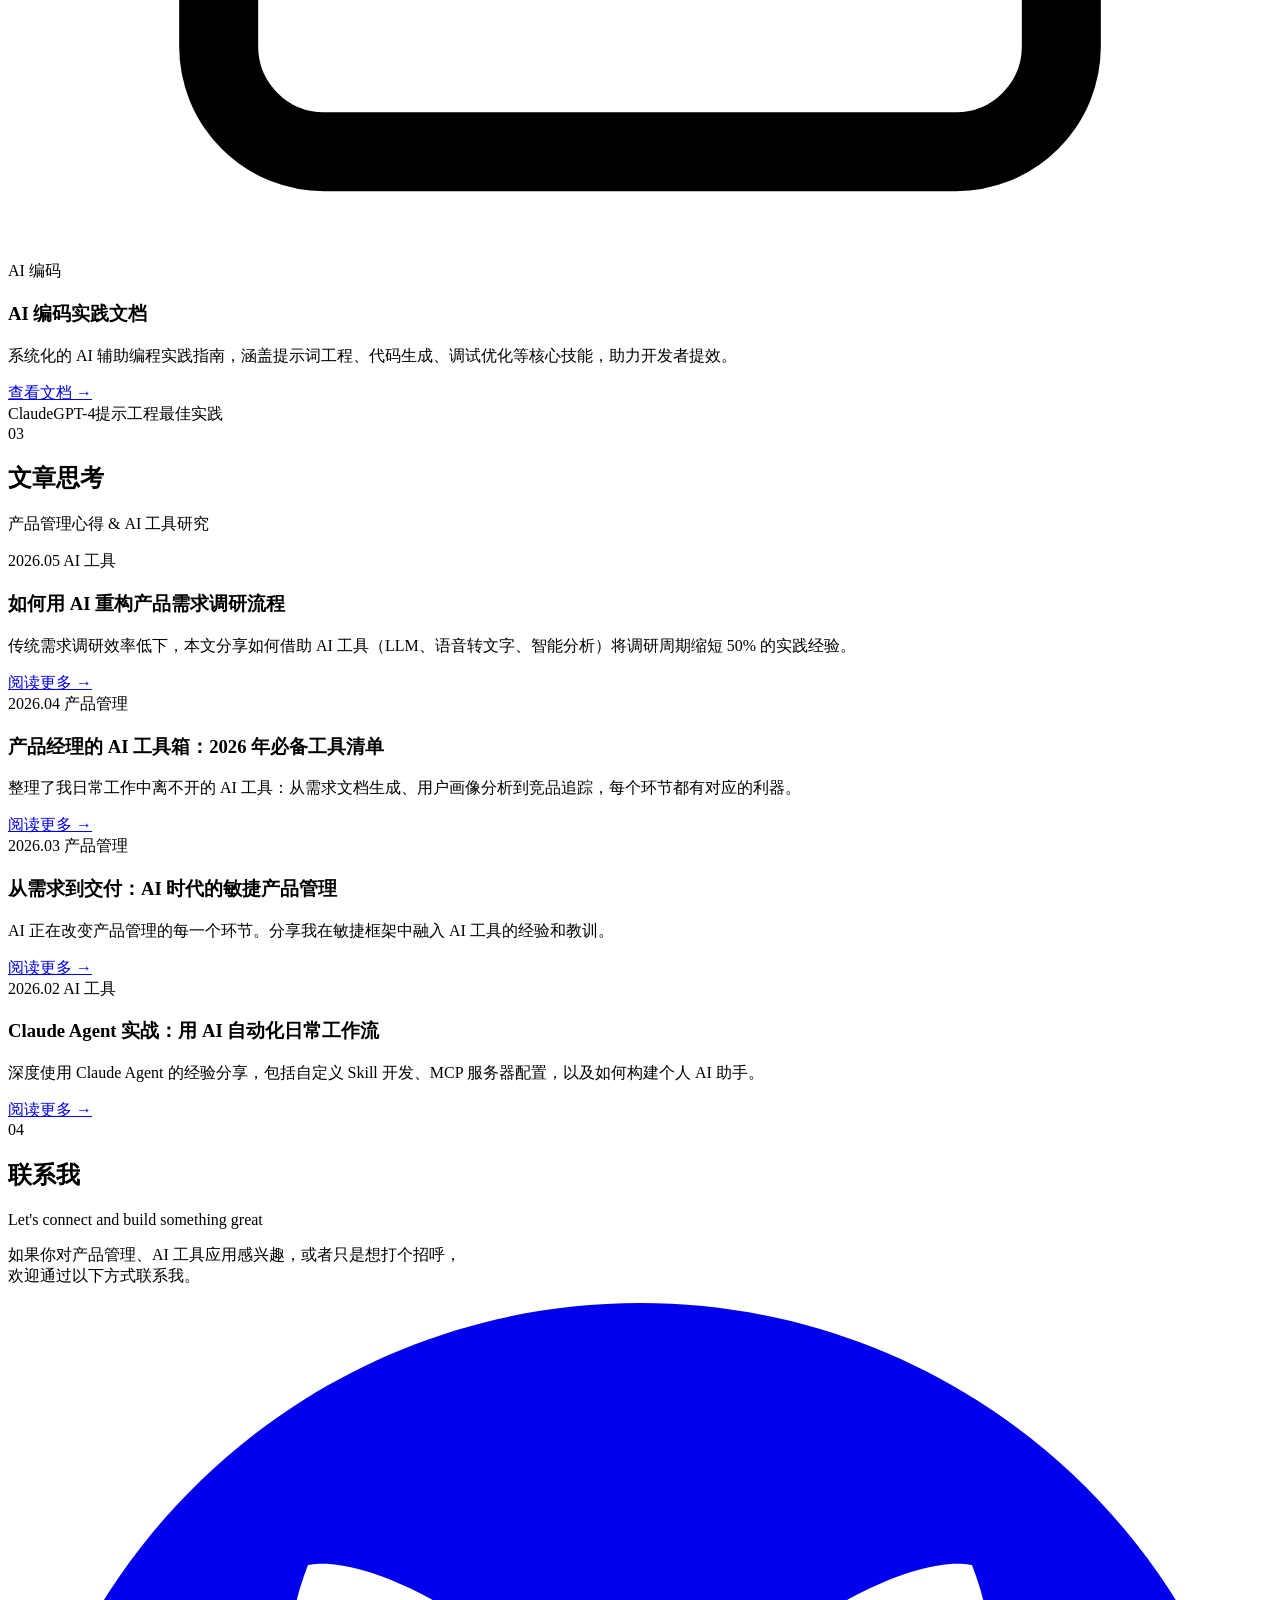
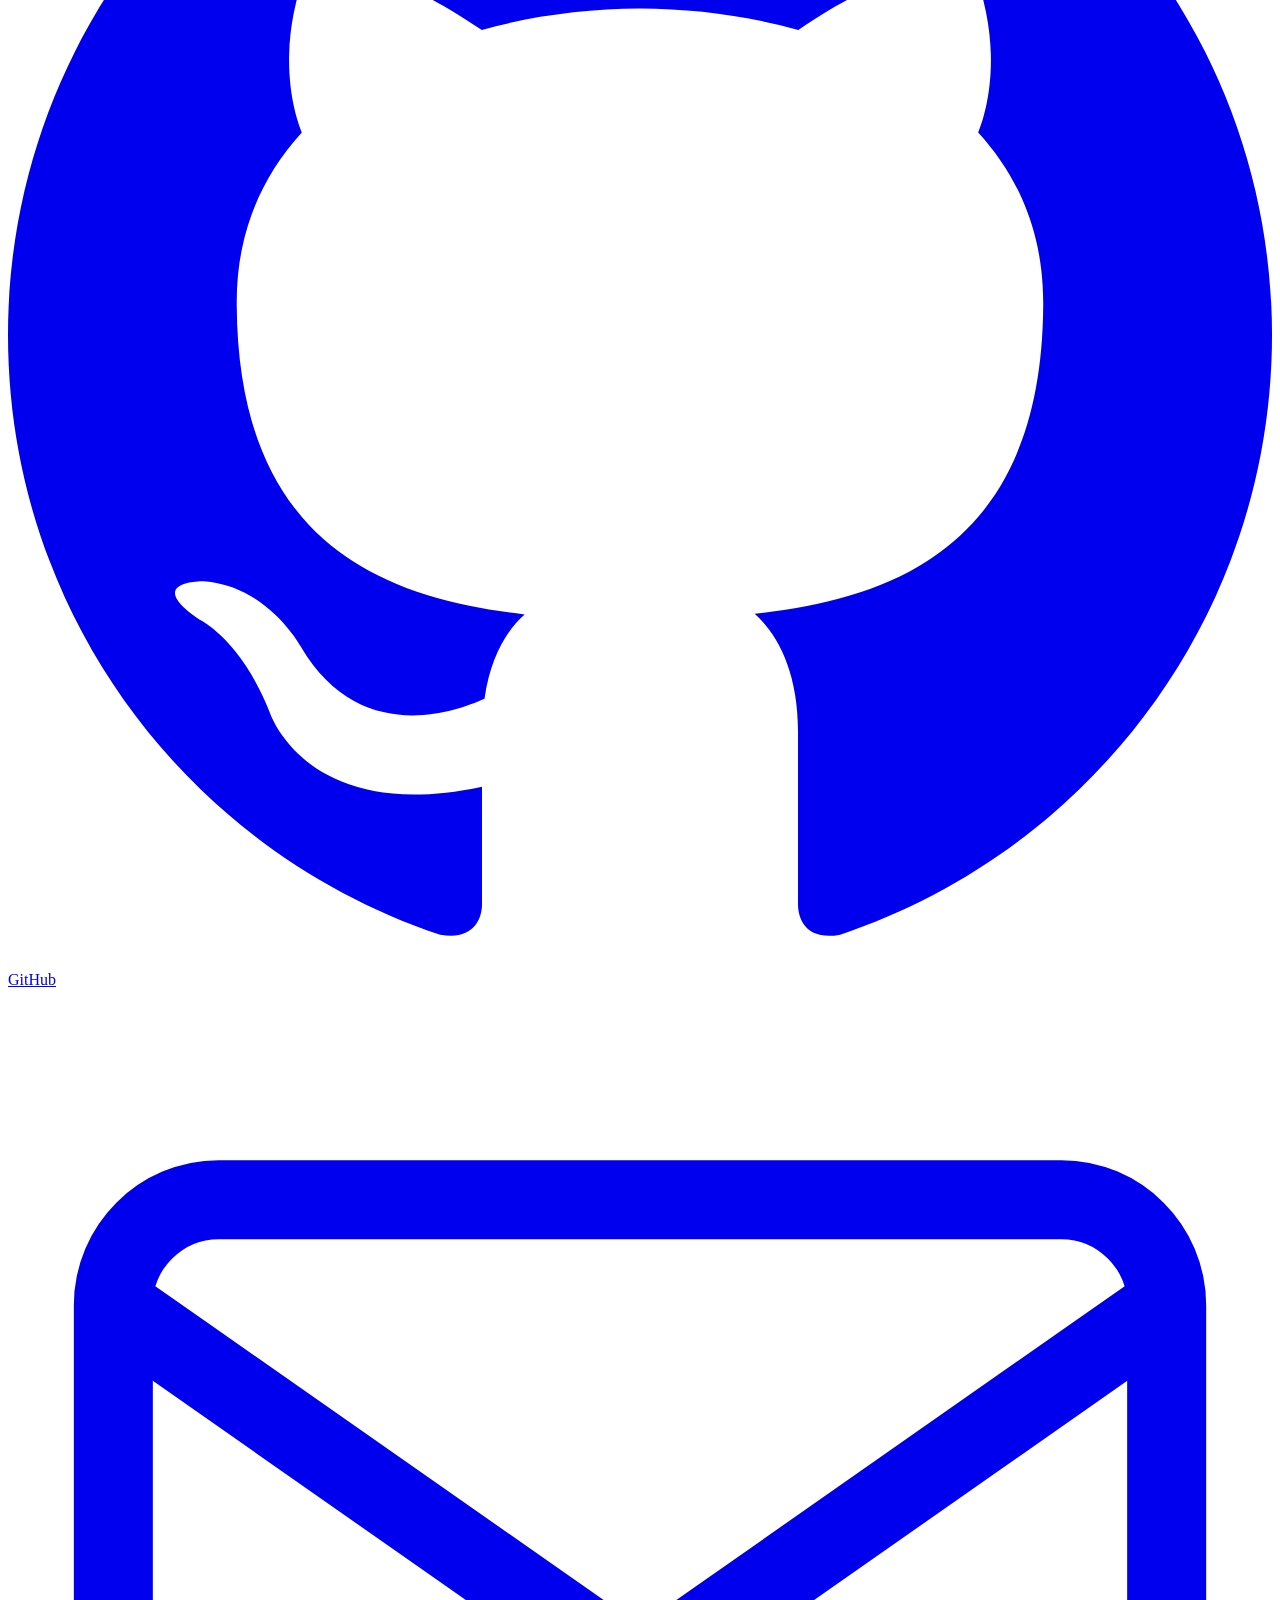
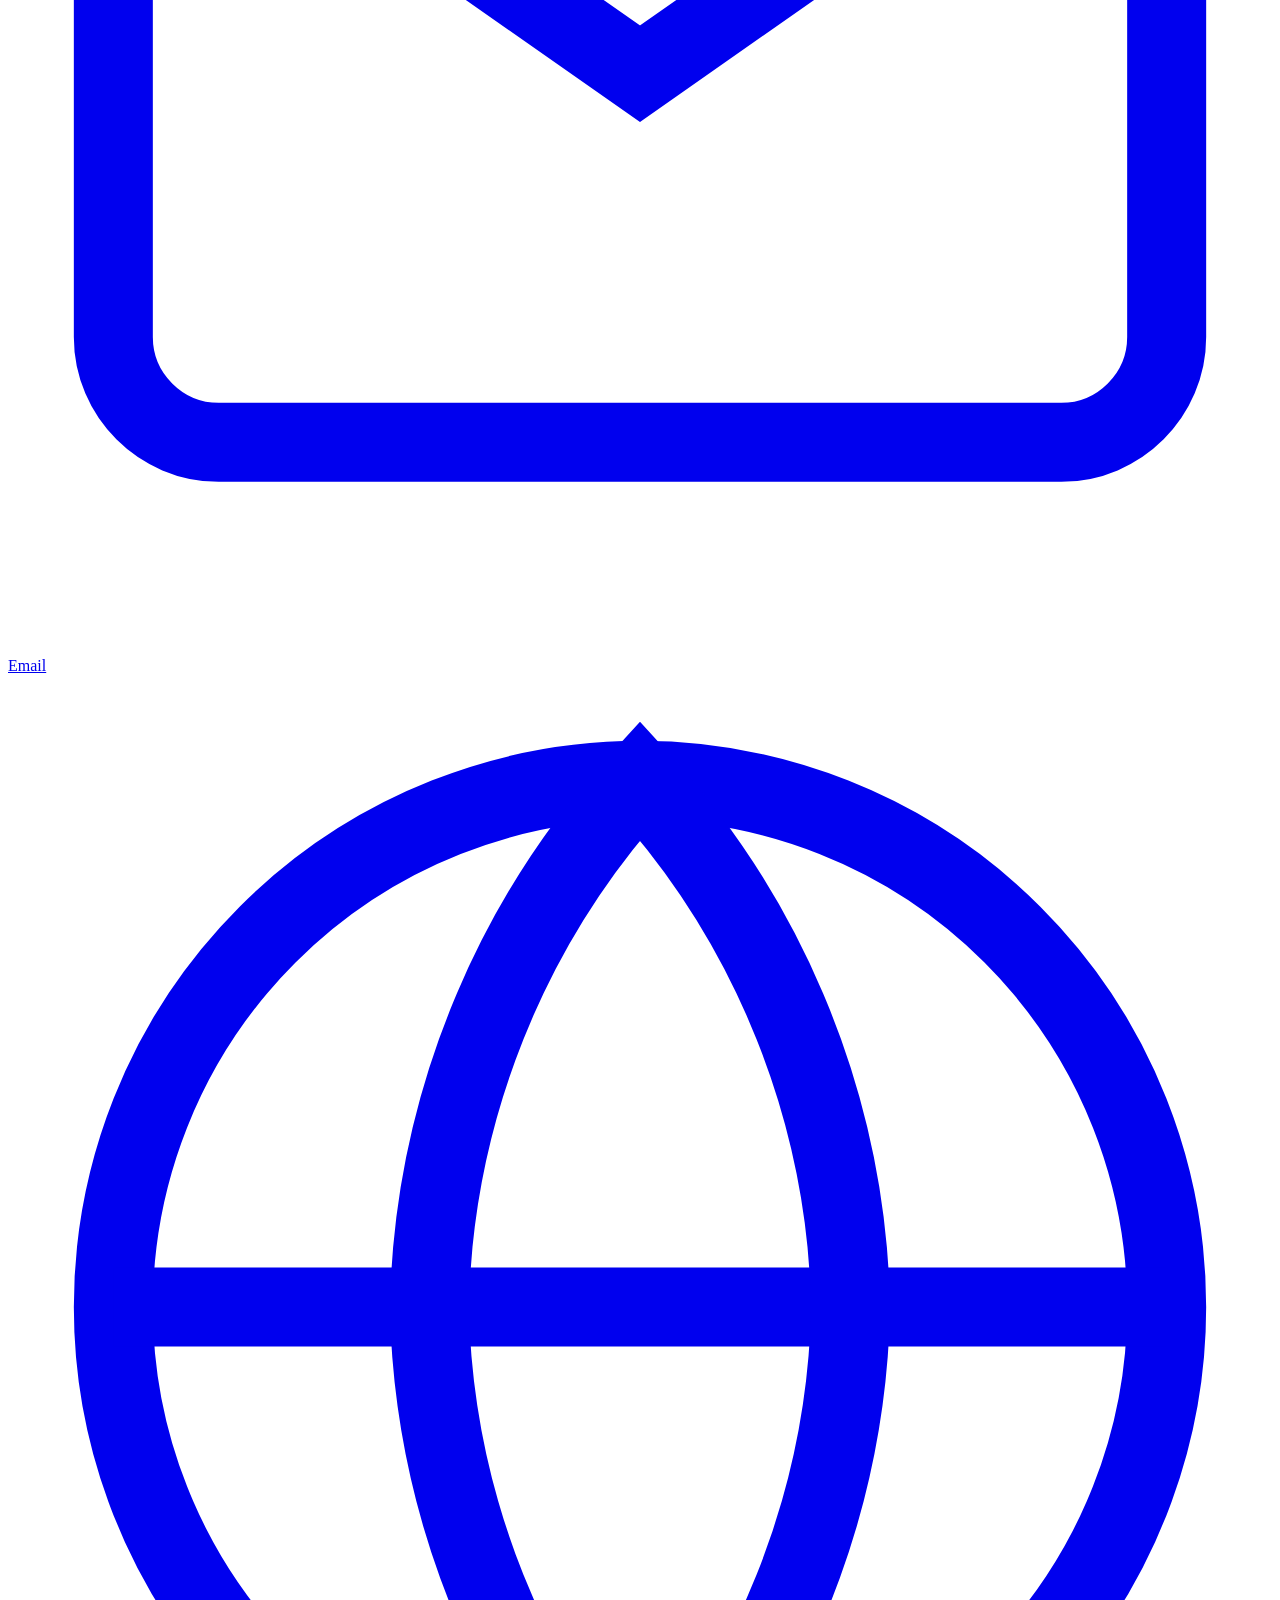
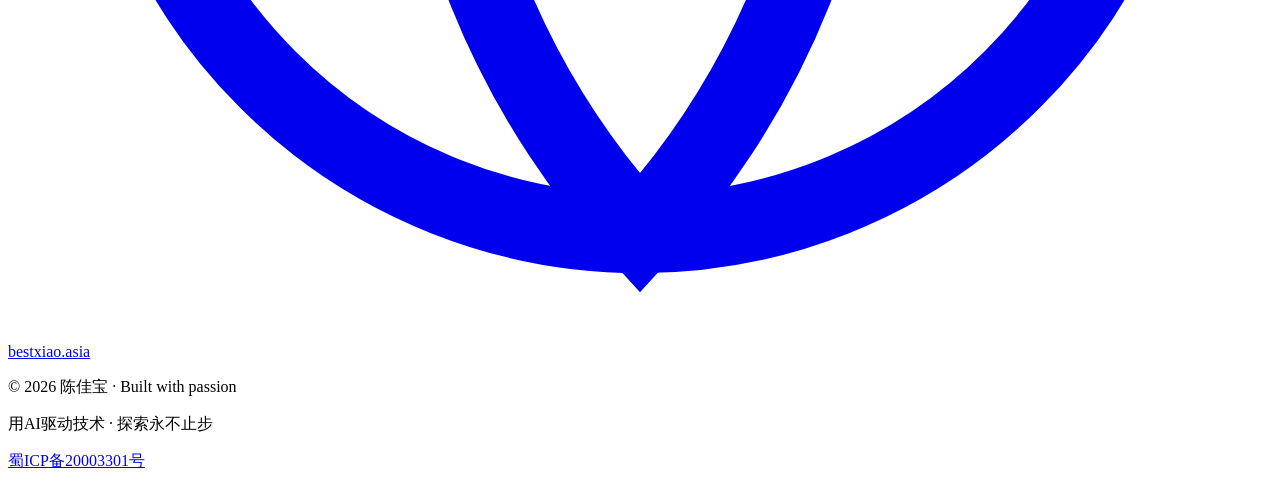
==== commit b1083d3c: "修改index.html内容" ====
--- a/index.html
+++ b/index.html
@@ -3,7 +3,7 @@
 <head>
   <meta charset="UTF-8">
   <meta name="viewport" content="width=device-width, initial-scale=1.0">
-  <title>陈佳宝 | Product & AI</title>
+  <title>陈佳宝 | Chanson</title>
   <meta name="description" content="陈佳宝 - 产品经理 | AI 工具研究者。分享产品管理实践与 AI 工具应用。">
 
   <link rel="stylesheet" href="assets/css/style.css">
@@ -33,8 +33,8 @@
       <div class="hero__main">
         <p class="hero__label reveal">陈佳宝 · CHEN JIABAO</p>
         <h1 class="hero__title reveal">
-          <span class="hero__title-line">产品管理</span>
-          <span class="hero__title-line hero__title-line--accent">&amp; AI 工具</span>
+          <span class="hero__title-line">测试从业者</span>
+          <span class="hero__title-line hero__title-line--accent">&amp; 用户思维</span>
           <span class="hero__title-line">研究者</span>
         </h1>
         <p class="hero__sub reveal">
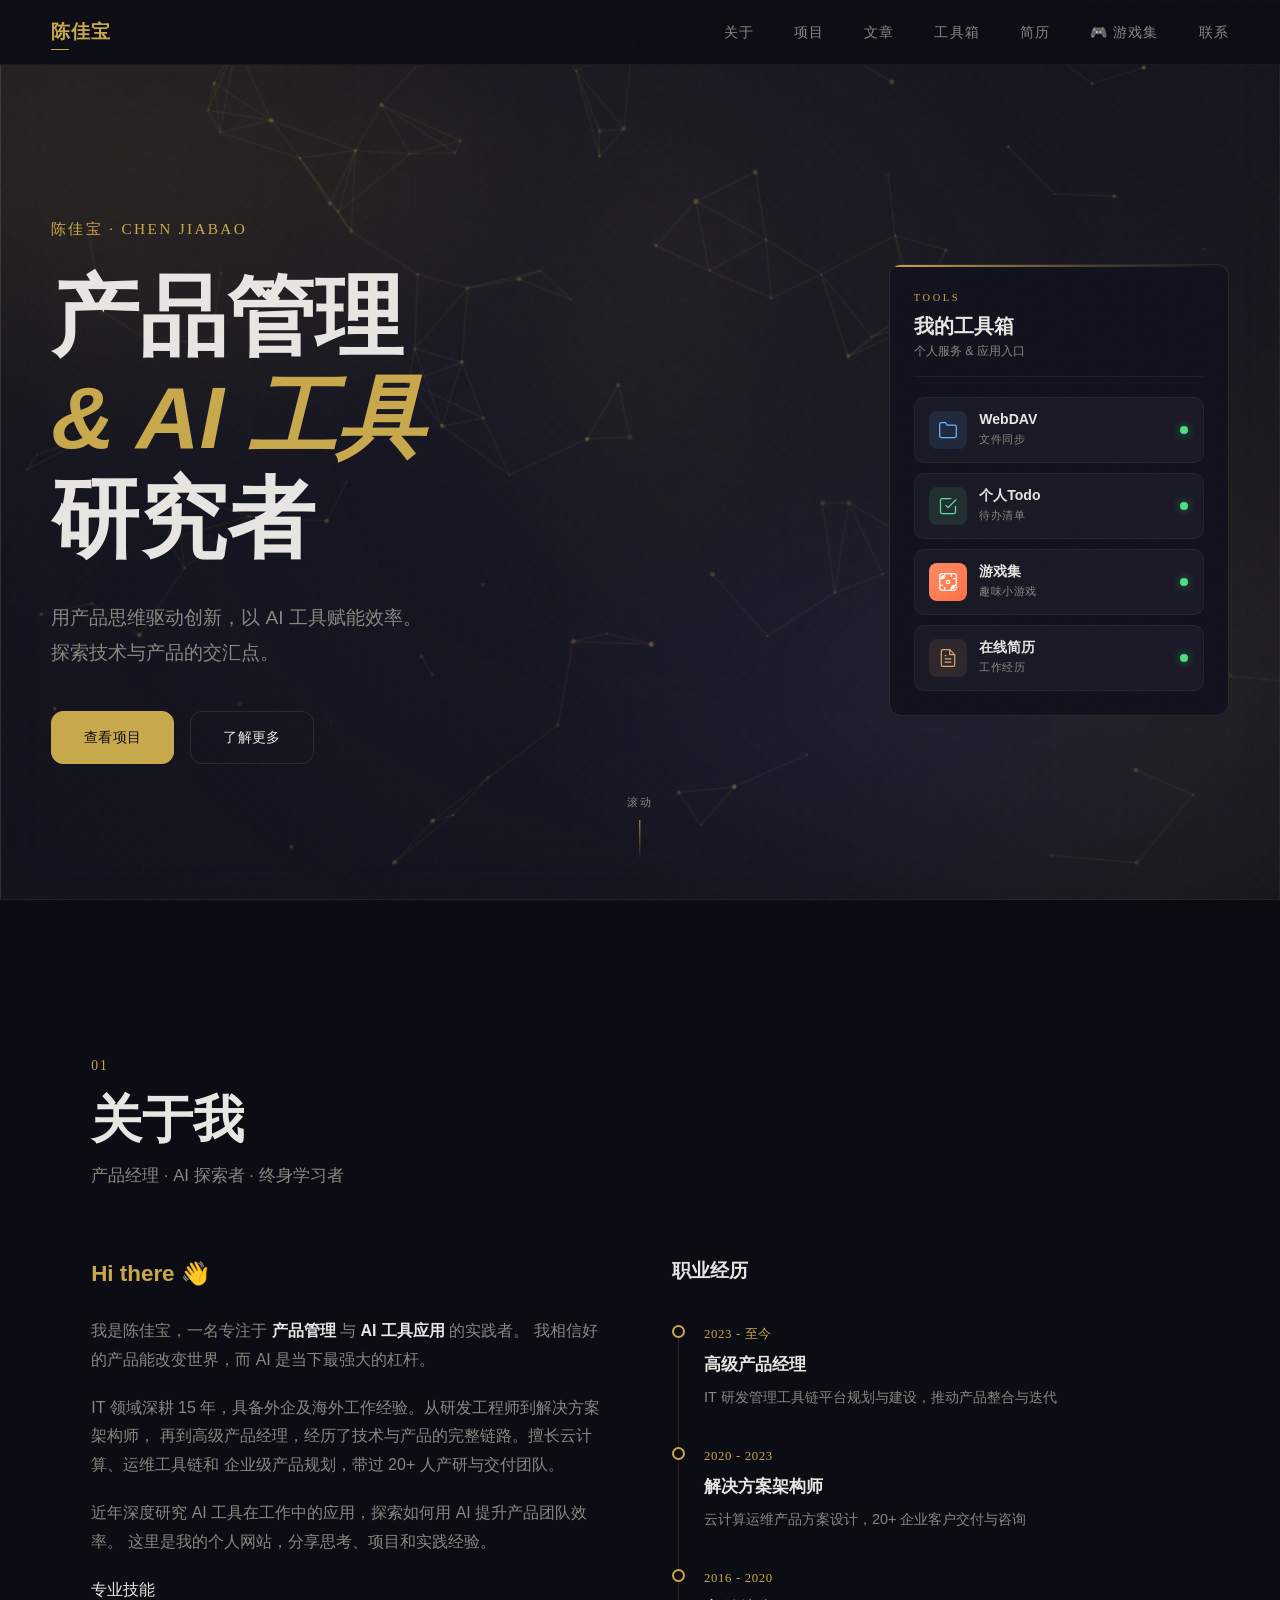
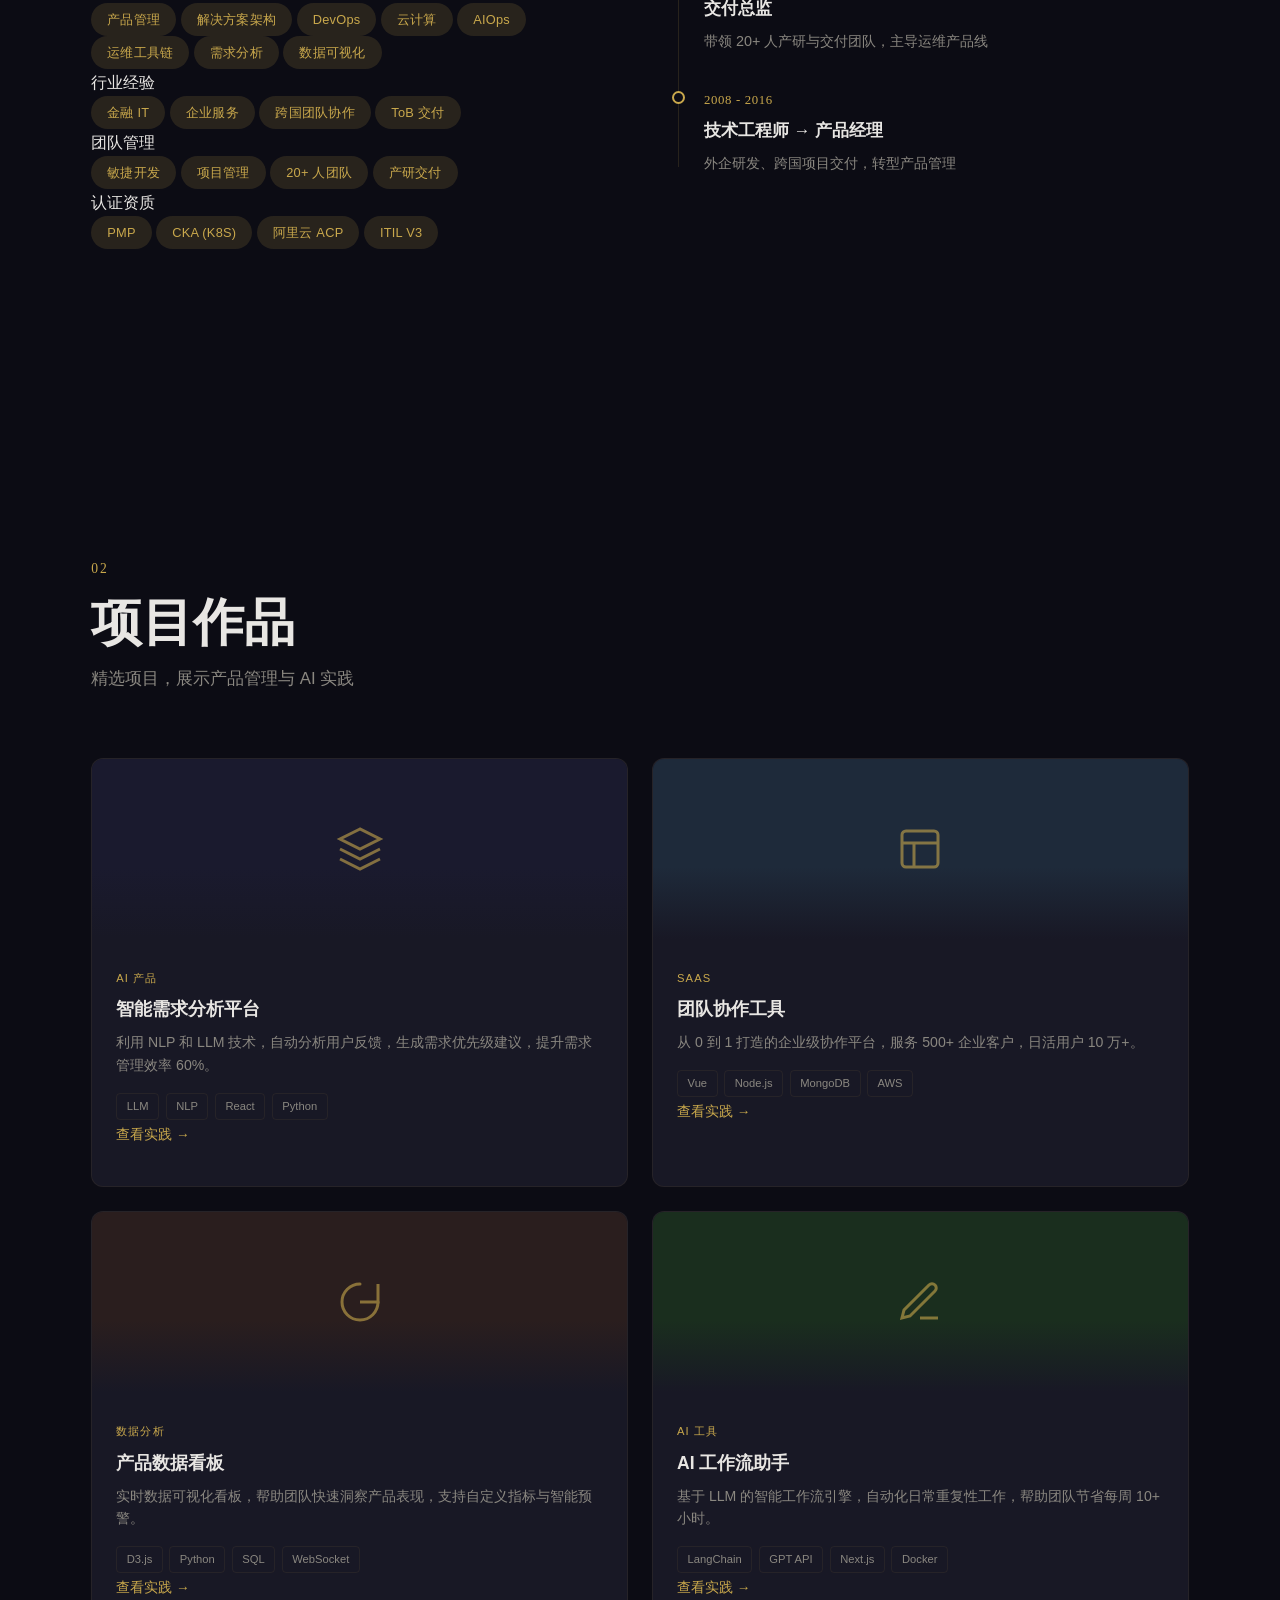
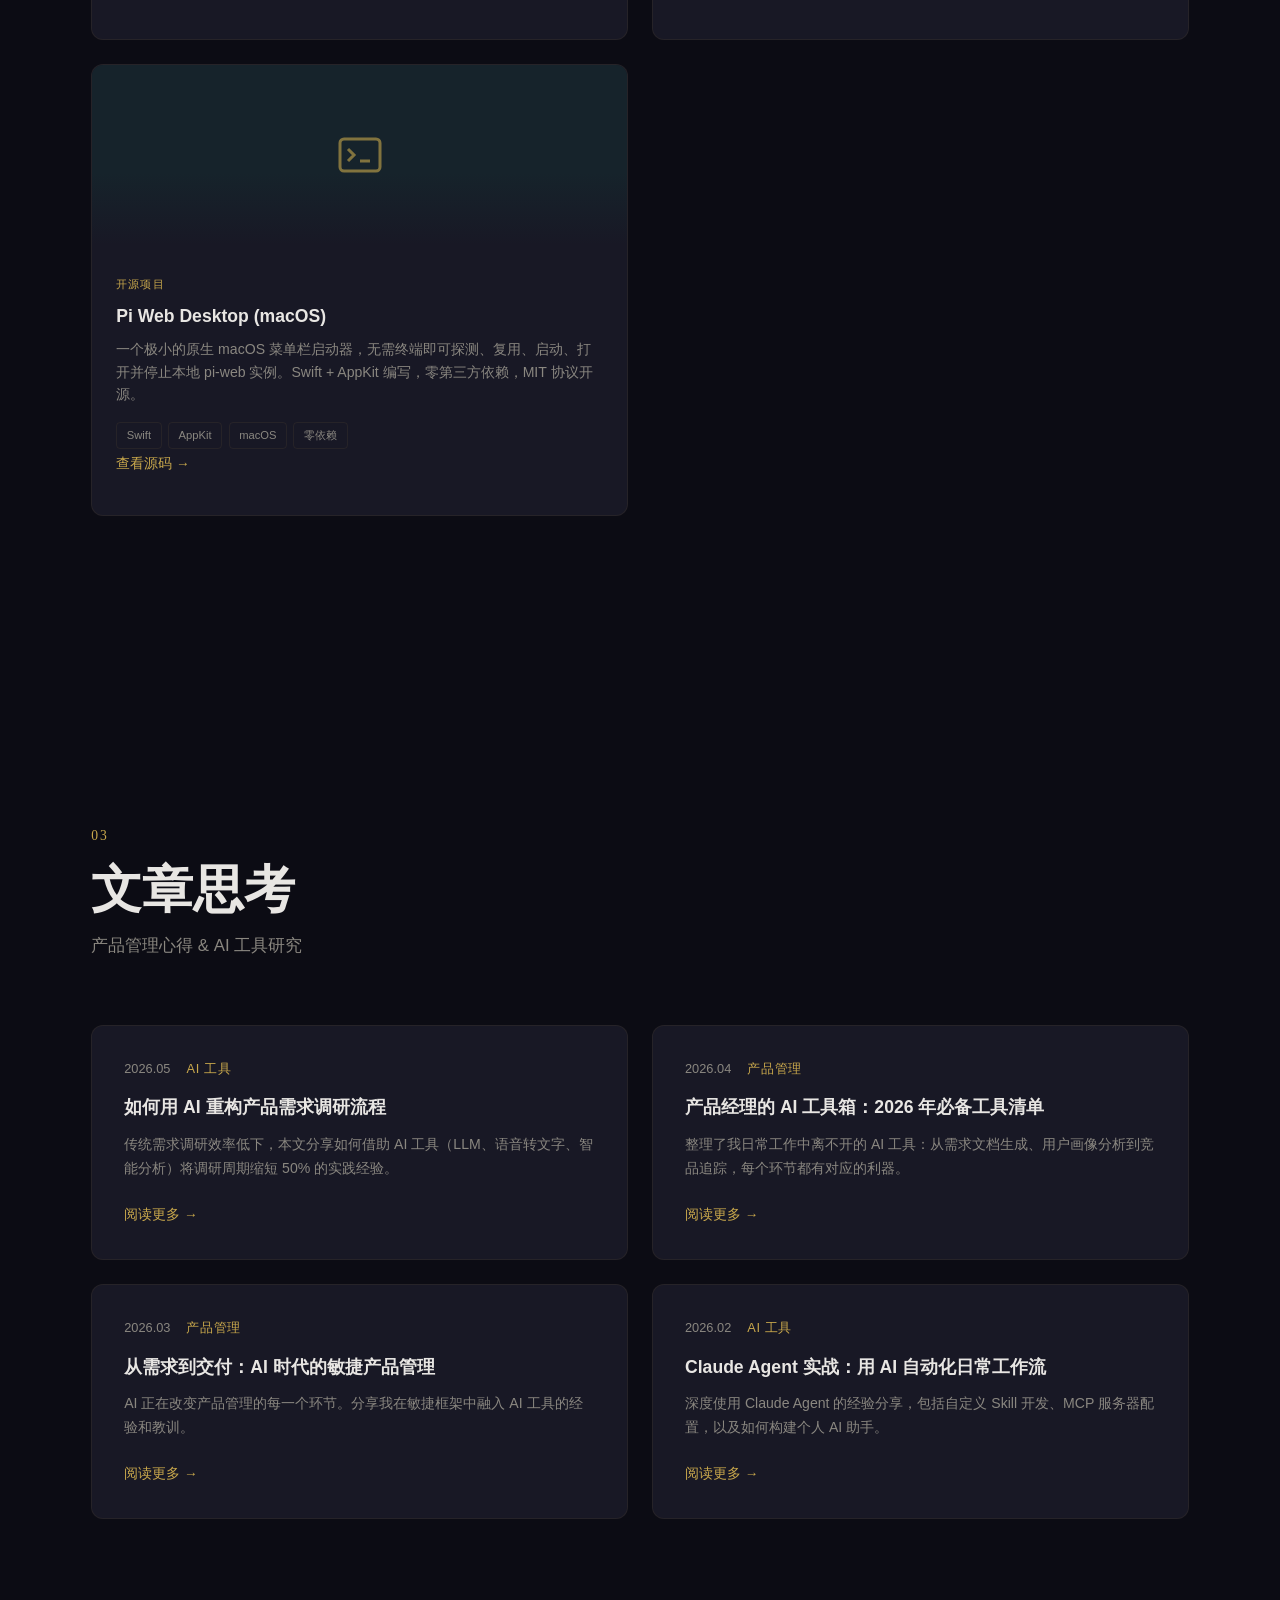
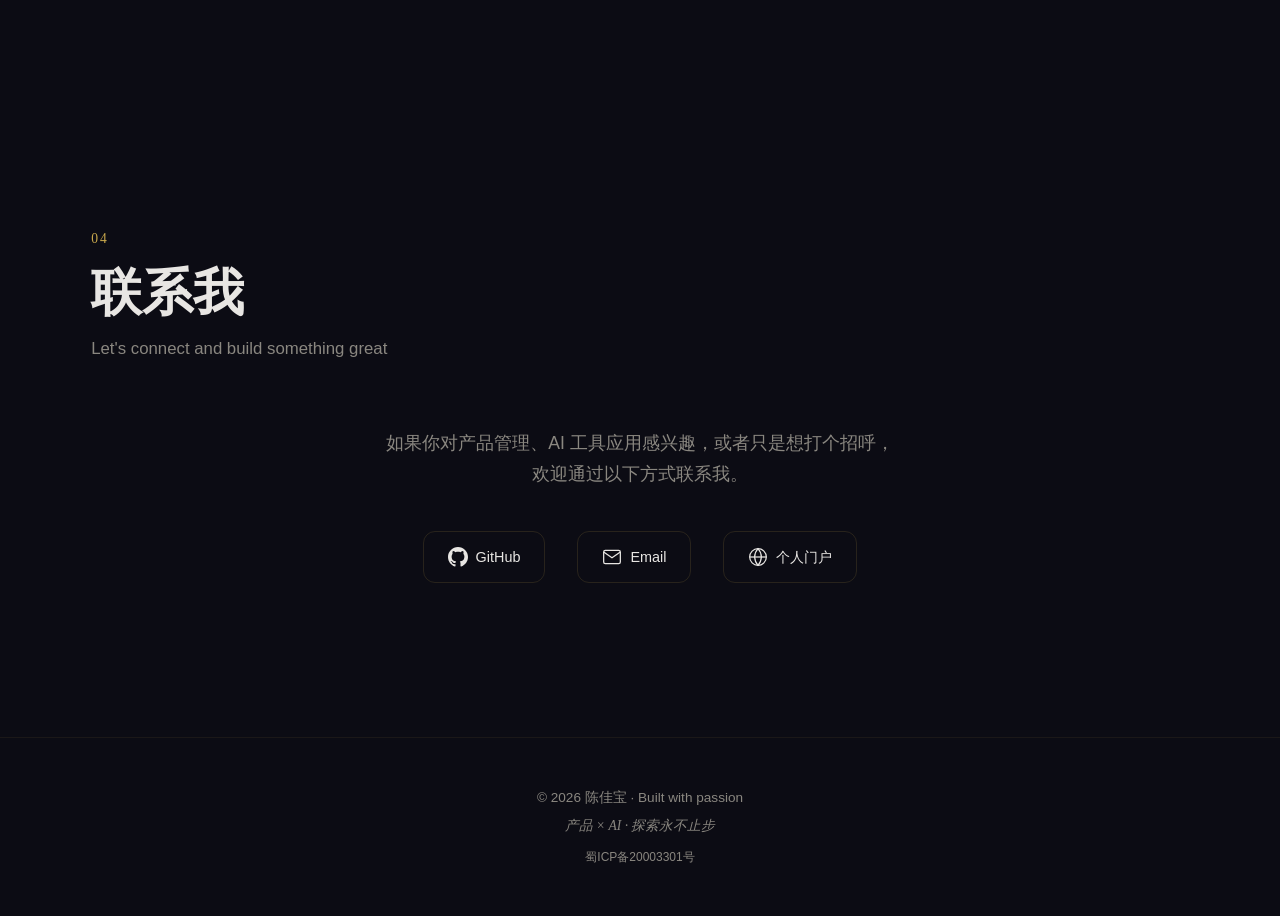
==== commit 849f24aa: "修改index.html内容" ====
--- a/index.html
+++ b/index.html
@@ -5,10 +5,22 @@
   <meta name="viewport" content="width=device-width, initial-scale=1.0">
   <title>陈佳宝 | Chanson</title>
   <meta name="description" content="陈佳宝 - 产品经理 | AI 工具研究者。分享产品管理实践与 AI 工具应用。">
+  <meta property="og:title" content="陈佳宝 | Product &amp; AI">
+  <meta property="og:description" content="产品经理 | AI 工具研究者。分享产品管理实践与 AI 工具应用。">
+  <meta property="og:type" content="website">
+  <meta property="og:url" content="https://bestxiao.asia/">
+  <link rel="icon" href="assets/images/favicon.svg" type="image/svg+xml">
 
   <link rel="stylesheet" href="assets/css/style.css">
+  <link rel="stylesheet" href="assets/css/tokens.css">
+  <noscript>
+    <!-- 无 JS 兼底：滚动入场元素直显，内容完整可读（契约 §2.2 渐进增强） -->
+    <style>.fade-up { opacity: 1 !important; transform: none !important; }</style>
+  </noscript>
 </head>
 <body>
+
+  <a href="#hero" class="skip-link">跳到主内容</a>
 
   <!-- ========== NAVIGATION ========== -->
   <nav class="nav" id="nav">
@@ -18,6 +30,9 @@
         <li><a href="#about" class="nav__link">关于</a></li>
         <li><a href="#projects" class="nav__link">项目</a></li>
         <li><a href="#articles" class="nav__link">文章</a></li>
+        <li><a href="#toolbox" class="nav__link">工具箱</a></li>
+        <li><a href="resume.html" class="nav__link">简历</a></li>
+        <li><a href="games.html" class="nav__link">🎮 游戏集</a></li>
         <li><a href="#contact" class="nav__link">联系</a></li>
       </ul>
       <button class="nav__toggle" aria-label="切换菜单">
@@ -29,12 +44,14 @@
   <!-- ========== HERO ========== -->
   <section class="hero" id="hero">
     <div class="hero__bg"></div>
+    <div class="hero__glass" aria-hidden="true"></div>
+    <canvas class="hero__canvas" id="heroCanvas" aria-hidden="true"></canvas>
     <div class="hero__content">
       <div class="hero__main">
         <p class="hero__label reveal">陈佳宝 · CHEN JIABAO</p>
         <h1 class="hero__title reveal">
-          <span class="hero__title-line">测试从业者</span>
-          <span class="hero__title-line hero__title-line--accent">&amp; 用户思维</span>
+          <span class="hero__title-line">产品管理</span>
+          <span class="hero__title-line hero__title-line--accent">&amp; AI 工具</span>
           <span class="hero__title-line">研究者</span>
         </h1>
         <p class="hero__sub reveal">
@@ -46,19 +63,70 @@
           <a href="#about" class="btn btn--outline">了解更多</a>
         </div>
       </div>
-      <div class="hero__featured reveal">
-        <div class="featured-card">
-          <span class="featured-card__badge">🔥 热门推荐</span>
-          <h3 class="featured-card__title">AI 编码实践文档</h3>
-          <p class="featured-card__desc">系统化的 AI 辅助编程指南，涵盖提示词工程、代码生成、调试优化等核心技能。</p>
-          <a href="https://bestxiao.asia/aidoc/" target="_blank" rel="noopener" class="featured-card__link">
-            立即查看
-            <svg viewBox="0 0 24 24" fill="none" stroke="currentColor" stroke-width="2" width="16" height="16">
-              <path d="M5 12h14M12 5l7 7-7 7"/>
-            </svg>
-          </a>
+
+      <div class="hero__toolbox" id="toolbox">
+        <div class="toolbox-panel">
+          <div class="toolbox-panel__header">
+            <span class="toolbox-panel__label">TOOLS</span>
+            <h3 class="toolbox-panel__title">我的工具箱</h3>
+            <p class="toolbox-panel__desc">个人服务 &amp; 应用入口</p>
+          </div>
+          <div class="toolbox-panel__grid">
+            <a href="/webdav" target="_blank" rel="noopener" class="tool-card">
+              <div class="tool-card__icon tool-card__icon--webdav">
+                <svg viewBox="0 0 24 24" fill="none" stroke="currentColor" stroke-width="1.5">
+                  <path d="M22 19a2 2 0 01-2 2H4a2 2 0 01-2-2V5a2 2 0 012-2h5l2 3h9a2 2 0 012 2z"/>
+                </svg>
+              </div>
+              <div class="tool-card__info">
+                <span class="tool-card__name">WebDAV</span>
+                <span class="tool-card__tag">文件同步</span>
+              </div>
+              <div class="tool-card__status tool-card__status--online"></div>
+            </a>
+
+            <a href="https://todo.bestxiao.asia" target="_blank" rel="noopener" class="tool-card">
+              <div class="tool-card__icon tool-card__icon--todo">
+                <svg viewBox="0 0 24 24" fill="none" stroke="currentColor" stroke-width="1.5">
+                  <path d="M9 11l3 3L22 4"/><path d="M21 12v7a2 2 0 01-2 2H5a2 2 0 01-2-2V5a2 2 0 012-2h11"/>
+                </svg>
+              </div>
+              <div class="tool-card__info">
+                <span class="tool-card__name">个人Todo</span>
+                <span class="tool-card__tag">待办清单</span>
+              </div>
+              <div class="tool-card__status tool-card__status--online"></div>
+            </a>
+
+            <a href="games.html" target="_blank" rel="noopener" class="tool-card">
+              <div class="tool-card__icon tool-card__icon--maze" style="background:linear-gradient(135deg,#FF8A65,#FF7043);color:#fff;">
+                <svg viewBox="0 0 24 24" fill="none" stroke="currentColor" stroke-width="1.5">
+                  <rect x="2" y="2" width="20" height="20" rx="3"/><path d="M8 2v4M16 2v4M2 8h4M2 16h4M18 8h4M18 16h4M8 22v-4M16 22v-4"/><circle cx="12" cy="12" r="2"/><circle cx="6" cy="6" r="1.5" fill="currentColor"/><circle cx="18" cy="18" r="1.5" fill="currentColor"/>
+                </svg>
+              </div>
+              <div class="tool-card__info">
+                <span class="tool-card__name">游戏集</span>
+                <span class="tool-card__tag">趣味小游戏</span>
+              </div>
+              <div class="tool-card__status tool-card__status--online"></div>
+            </a>
+
+            <a href="resume.html" rel="noopener" class="tool-card">
+              <div class="tool-card__icon tool-card__icon--notes">
+                <svg viewBox="0 0 24 24" fill="none" stroke="currentColor" stroke-width="1.5">
+                  <path d="M14 2H6a2 2 0 00-2 2v16a2 2 0 002 2h12a2 2 0 002-2V8z"/><polyline points="14 2 14 8 20 8"/><line x1="16" y1="13" x2="8" y2="13"/><line x1="16" y1="17" x2="8" y2="17"/><polyline points="10 9 9 9 8 9"/>
+                </svg>
+              </div>
+              <div class="tool-card__info">
+                <span class="tool-card__name">在线简历</span>
+                <span class="tool-card__tag">工作经历</span>
+              </div>
+              <div class="tool-card__status tool-card__status--online"></div>
+            </a>
+          </div>
         </div>
       </div>
+
     </div>
     <div class="hero__scroll" aria-hidden="true">
       <span>滚动</span>
@@ -82,19 +150,55 @@
           我相信好的产品能改变世界，而 AI 是当下最强大的杠杆。
         </p>
         <p>
-          十余年产品管理经验，从需求挖掘到产品交付，经历了完整的产品生命周期。
-          近年深度研究 AI 工具在日常工作中的应用，探索如何用 AI 提升产品团队效率。
+          IT 领域深耕 15 年，具备外企及海外工作经验。从研发工程师到解决方案架构师，
+          再到高级产品经理，经历了技术与产品的完整链路。擅长云计算、运维工具链和
+          企业级产品规划，带过 20+ 人产研与交付团队。
         </p>
         <p>
-          这里是我的个人网站，分享我的思考、项目和实践经验。
-          希望能与志同道合的朋友交流碰撞。
-        </p>
-        <div class="about__tags">
-          <span class="tag">产品策略</span>
-          <span class="tag">AI 工具</span>
-          <span class="tag">需求管理</span>
-          <span class="tag">数据分析</span>
-          <span class="tag">团队协作</span>
+          近年深度研究 AI 工具在工作中的应用，探索如何用 AI 提升产品团队效率。
+          这里是我的个人网站，分享思考、项目和实践经验。
+        </p>
+        <div class="about__tag-groups">
+          <div class="tag-group">
+            <span class="tag-group__label">专业技能</span>
+            <div class="tag-group__items">
+              <span class="tag">产品管理</span>
+              <span class="tag">解决方案架构</span>
+              <span class="tag">DevOps</span>
+              <span class="tag">云计算</span>
+              <span class="tag">AIOps</span>
+              <span class="tag">运维工具链</span>
+              <span class="tag">需求分析</span>
+              <span class="tag">数据可视化</span>
+            </div>
+          </div>
+          <div class="tag-group">
+            <span class="tag-group__label">行业经验</span>
+            <div class="tag-group__items">
+              <span class="tag">金融 IT</span>
+              <span class="tag">企业服务</span>
+              <span class="tag">跨国团队协作</span>
+              <span class="tag">ToB 交付</span>
+            </div>
+          </div>
+          <div class="tag-group">
+            <span class="tag-group__label">团队管理</span>
+            <div class="tag-group__items">
+              <span class="tag">敏捷开发</span>
+              <span class="tag">项目管理</span>
+              <span class="tag">20+ 人团队</span>
+              <span class="tag">产研交付</span>
+            </div>
+          </div>
+          <div class="tag-group">
+            <span class="tag-group__label">认证资质</span>
+            <div class="tag-group__items">
+              <span class="tag tag--cert">PMP</span>
+              <span class="tag tag--cert">CKA (K8S)</span>
+              <span class="tag tag--cert">阿里云 ACP</span>
+              <span class="tag tag--cert">ITIL V3</span>
+            </div>
+          </div>
         </div>
       </div>
 
@@ -105,24 +209,32 @@
             <div class="timeline__dot"></div>
             <div class="timeline__content">
               <span class="timeline__year">2023 - 至今</span>
-              <h4>资深产品经理</h4>
-              <p>负责核心产品线，推动 AI 功能落地，团队管理</p>
+              <h4>高级产品经理</h4>
+              <p>IT 研发管理工具链平台规划与建设，推动产品整合与迭代</p>
             </div>
           </div>
           <div class="timeline__item">
             <div class="timeline__dot"></div>
             <div class="timeline__content">
-              <span class="timeline__year">2019 - 2023</span>
-              <h4>产品经理</h4>
-              <p>从 0 到 1 打造多款产品，负责需求分析与产品规划</p>
+              <span class="timeline__year">2020 - 2023</span>
+              <h4>解决方案架构师</h4>
+              <p>云计算运维产品方案设计，20+ 企业客户交付与咨询</p>
             </div>
           </div>
           <div class="timeline__item">
             <div class="timeline__dot"></div>
             <div class="timeline__content">
-              <span class="timeline__year">2015 - 2019</span>
-              <h4>初级产品经理</h4>
-              <p>需求文档、原型设计、跨部门协作，打好产品基本功</p>
+              <span class="timeline__year">2016 - 2020</span>
+              <h4>交付总监</h4>
+              <p>带领 20+ 人产研与交付团队，主导运维产品线</p>
+            </div>
+          </div>
+          <div class="timeline__item">
+            <div class="timeline__dot"></div>
+            <div class="timeline__content">
+              <span class="timeline__year">2008 - 2016</span>
+              <h4>技术工程师 → 产品经理</h4>
+              <p>外企研发、跨国项目交付，转型产品管理</p>
             </div>
           </div>
         </div>
@@ -154,6 +266,7 @@
           <div class="project-card__tech">
             <span>LLM</span><span>NLP</span><span>React</span><span>Python</span>
           </div>
+          <a class="project-card__link" href="articles/ai-requirement-research.html">查看实践 →</a>
         </div>
       </article>
 
@@ -172,6 +285,7 @@
           <div class="project-card__tech">
             <span>Vue</span><span>Node.js</span><span>MongoDB</span><span>AWS</span>
           </div>
+          <a class="project-card__link" href="articles/agile-ai-product.html">查看实践 →</a>
         </div>
       </article>
 
@@ -190,6 +304,7 @@
           <div class="project-card__tech">
             <span>D3.js</span><span>Python</span><span>SQL</span><span>WebSocket</span>
           </div>
+          <a class="project-card__link" href="articles/ai-toolbox-2026.html">查看实践 →</a>
         </div>
       </article>
 
@@ -208,27 +323,29 @@
           <div class="project-card__tech">
             <span>LangChain</span><span>GPT API</span><span>Next.js</span><span>Docker</span>
           </div>
-        </div>
-      </article>
-
-      <article class="project-card fade-up" style="--card-bg: #1e1a2e;">
+          <a class="project-card__link" href="articles/claude-agent-workflow.html">查看实践 →</a>
+        </div>
+      </article>
+
+      <article class="project-card fade-up" style="--card-bg: #16232b;">
         <div class="project-card__image">
           <div class="project-card__icon">
             <svg viewBox="0 0 24 24" fill="none" stroke="currentColor" stroke-width="1.5">
-              <path d="M14 2H6a2 2 0 00-2 2v16a2 2 0 002 2h12a2 2 0 002-2V8z"/><polyline points="14,2 14,8 20,8"/><line x1="16" y1="13" x2="8" y2="13"/><line x1="16" y1="17" x2="8" y2="17"/><polyline points="10,9 9,9 8,9"/>
+              <rect x="2" y="4" width="20" height="16" rx="2"/><path d="M6 9l3 3-3 3"/><path d="M12 15h5"/>
             </svg>
           </div>
         </div>
         <div class="project-card__body">
-          <span class="project-card__tag">AI 编码</span>
-          <h3 class="project-card__title">AI 编码实践文档</h3>
-          <p class="project-card__desc">系统化的 AI 辅助编程实践指南，涵盖提示词工程、代码生成、调试优化等核心技能，助力开发者提效。</p>
-          <a href="https://bestxiao.asia/aidoc/" target="_blank" rel="noopener" class="project-card__link">查看文档 →</a>
+          <span class="project-card__tag">开源项目</span>
+          <h3 class="project-card__title">Pi Web Desktop (macOS)</h3>
+          <p class="project-card__desc">一个极小的原生 macOS 菜单栏启动器，无需终端即可探测、复用、启动、打开并停止本地 pi-web 实例。Swift + AppKit 编写，零第三方依赖，MIT 协议开源。</p>
           <div class="project-card__tech">
-            <span>Claude</span><span>GPT-4</span><span>提示工程</span><span>最佳实践</span>
-          </div>
-        </div>
-      </article>
+            <span>Swift</span><span>AppKit</span><span>macOS</span><span>零依赖</span>
+          </div>
+          <a class="project-card__link" href="https://github.com/bestxia0/pi-web-desktop-macos" target="_blank" rel="noopener">查看源码 →</a>
+        </div>
+      </article>
+
     </div>
   </section>
 
@@ -250,7 +367,7 @@
         <p class="article-card__excerpt">
           传统需求调研效率低下，本文分享如何借助 AI 工具（LLM、语音转文字、智能分析）将调研周期缩短 50% 的实践经验。
         </p>
-        <a href="#" class="article-card__link">阅读更多 →</a>
+        <a href="articles/ai-requirement-research.html" class="article-card__link">阅读更多 →</a>
       </article>
 
       <article class="article-card fade-up">
@@ -262,7 +379,7 @@
         <p class="article-card__excerpt">
           整理了我日常工作中离不开的 AI 工具：从需求文档生成、用户画像分析到竞品追踪，每个环节都有对应的利器。
         </p>
-        <a href="#" class="article-card__link">阅读更多 →</a>
+        <a href="articles/ai-toolbox-2026.html" class="article-card__link">阅读更多 →</a>
       </article>
 
       <article class="article-card fade-up">
@@ -274,7 +391,7 @@
         <p class="article-card__excerpt">
           AI 正在改变产品管理的每一个环节。分享我在敏捷框架中融入 AI 工具的经验和教训。
         </p>
-        <a href="#" class="article-card__link">阅读更多 →</a>
+        <a href="articles/agile-ai-product.html" class="article-card__link">阅读更多 →</a>
       </article>
 
       <article class="article-card fade-up">
@@ -286,7 +403,7 @@
         <p class="article-card__excerpt">
           深度使用 Claude Agent 的经验分享，包括自定义 Skill 开发、MCP 服务器配置，以及如何构建个人 AI 助手。
         </p>
-        <a href="#" class="article-card__link">阅读更多 →</a>
+        <a href="articles/claude-agent-workflow.html" class="article-card__link">阅读更多 →</a>
       </article>
     </div>
   </section>
@@ -305,17 +422,17 @@
         欢迎通过以下方式联系我。
       </p>
       <div class="contact__links">
-        <a href="https://github.com/bestxiao0" target="_blank" rel="noopener" class="contact__link">
+        <a href="https://github.com/hollowwwww" target="_blank" rel="noopener" class="contact__link">
           <svg viewBox="0 0 24 24" fill="currentColor"><path d="M12 0c-6.626 0-12 5.373-12 12 0 5.302 3.438 9.8 8.207 11.387.599.111.793-.261.793-.577v-2.234c-3.338.726-4.033-1.416-4.033-1.416-.546-1.387-1.333-1.756-1.333-1.756-1.089-.745.083-.729.083-.729 1.205.084 1.839 1.237 1.839 1.237 1.07 1.834 2.807 1.304 3.492.997.107-.775.418-1.305.762-1.604-2.665-.305-5.467-1.334-5.467-5.931 0-1.311.469-2.381 1.236-3.221-.124-.303-.535-1.524.117-3.176 0 0 1.008-.322 3.301 1.23.957-.266 1.983-.399 3.003-.404 1.02.005 2.047.138 3.006.404 2.291-1.552 3.297-1.23 3.297-1.23.653 1.653.242 2.874.118 3.176.77.84 1.235 1.911 1.235 3.221 0 4.609-2.807 5.624-5.479 5.921.43.372.823 1.102.823 2.222v3.293c0 .319.192.694.801.576 4.765-1.589 8.199-6.086 8.199-11.386 0-6.627-5.373-12-12-12z"/></svg>
           GitHub
         </a>
-        <a href="mailto:bestxiao0@example.com" class="contact__link">
+        <a href="mailto:cjbthuglife@163.com" class="contact__link">
           <svg viewBox="0 0 24 24" fill="none" stroke="currentColor" stroke-width="1.5"><path d="M4 4h16c1.1 0 2 .9 2 2v12c0 1.1-.9 2-2 2H4c-1.1 0-2-.9-2-2V6c0-1.1.9-2 2-2z"/><polyline points="22,6 12,13 2,6"/></svg>
           Email
         </a>
-        <a href="https://bestxiao.asia" target="_blank" rel="noopener" class="contact__link">
+        <a href="https://www.winelife.top" target="_blank" rel="noopener" class="contact__link">
           <svg viewBox="0 0 24 24" fill="none" stroke="currentColor" stroke-width="1.5"><circle cx="12" cy="12" r="10"/><line x1="2" y1="12" x2="22" y2="12"/><path d="M12 2a15.3 15.3 0 014 10 15.3 15.3 0 01-4 10 15.3 15.3 0 01-4-10 15.3 15.3 0 014-10z"/></svg>
-          bestxiao.asia
+          个人门户
         </a>
       </div>
     </div>
@@ -325,13 +442,17 @@
   <footer class="footer">
     <div class="footer__inner">
       <p>&copy; 2026 陈佳宝 · Built with passion</p>
-      <p class="footer__tagline">用AI驱动技术 · 探索永不止步</p>
+      <p class="footer__tagline">产品 × AI · 探索永不止步</p>
       <p class="footer__beian">
         <a href="https://beian.miit.gov.cn/" target="_blank" rel="noopener">蜀ICP备20003301号</a>
       </p>
     </div>
   </footer>
 
-  <script src="assets/js/main.js"></script>
+  <script src="assets/js/motion/motion-core.js" defer></script>
+  <script src="assets/js/motion/motion-prefs.js" defer></script>
+  <script src="assets/js/hero/hero-fluid.js" defer></script>
+  <script src="assets/js/hero/hero-pointer.js" defer></script>
+  <script src="assets/js/main.js" defer></script>
 </body>
-</html>+</html>
--- a/assets/css/style.css
+++ b/assets/css/style.css
@@ -0,0 +1,1423 @@
+/* ============================================
+   bestxiao.asia — 肖建军 Personal Website
+   Dark Editorial × Warm Amber Accent
+   ============================================ */
+
+/* ----- CSS Reset & Variables ----- */
+*, *::before, *::after { box-sizing: border-box; margin: 0; padding: 0; }
+
+:root {
+  /* Colors */
+  --bg-primary: #0c0c14;
+  --bg-secondary: #11111d;
+  --bg-card: #181825;
+  --bg-elevated: #1e1e30;
+  --accent: #c9a84c;
+  --accent-dim: rgba(201, 168, 76, 0.15);
+  --accent-glow: rgba(201, 168, 76, 0.08);
+  --text-primary: #e8e6e3;
+  --text-secondary: #8a8780;
+  --text-muted: #5c5952;
+  --border: rgba(201, 168, 76, 0.08);
+  --border-light: rgba(201, 168, 76, 0.15);
+
+  /* Typography - 国内系统字体方案 */
+  --font-display: 'PingFang SC', 'Microsoft YaHei', 'Hiragino Sans GB', 'Source Han Sans SC', sans-serif;
+  --font-body: -apple-system, BlinkMacSystemFont, 'PingFang SC', 'Microsoft YaHei', 'Hiragino Sans GB', sans-serif;
+  --font-accent: 'Georgia', 'Times New Roman', 'Songti SC', serif;
+
+  /* Spacing */
+  --section-py: clamp(5rem, 12vw, 10rem);
+  --gutter: clamp(1.25rem, 4vw, 4rem);
+  --max-width: 1200px;
+
+  /* Misc */
+  --radius: 12px;
+  /* 动效统一 token（tokens.css 同名变量加载后覆盖；此为同值回退） */
+  --dur-fast: 180ms;
+  --dur-base: 400ms;
+  --dur-slow: 800ms;
+  --dur-hero: 1200ms;
+  --ease-out: cubic-bezier(0.22, 1, 0.36, 1);
+  --ease-in-out: cubic-bezier(0.65, 0, 0.35, 1);
+  --ease-fluid: cubic-bezier(0.16, 1, 0.3, 1);
+  --transition: var(--dur-base) var(--ease-out);
+}
+
+html {
+  scroll-behavior: smooth;
+  -webkit-font-smoothing: antialiased;
+}
+
+body {
+  font-family: var(--font-body);
+  background: var(--bg-primary);
+  color: var(--text-primary);
+  line-height: 1.7;
+  overflow-x: hidden;
+}
+
+/* ----- Subtle Grain Overlay ----- */
+body::after {
+  content: '';
+  position: fixed;
+  inset: 0;
+  pointer-events: none;
+  z-index: 9999;
+  opacity: 0.03;
+  background-image: url("data:image/svg+xml,%3Csvg viewBox='0 0 256 256' xmlns='http://www.w3.org/2000/svg'%3E%3Cfilter id='n'%3E%3CfeTurbulence type='fractalNoise' baseFrequency='0.9' numOctaves='4' stitchTiles='stitch'/%3E%3C/filter%3E%3Crect width='100%25' height='100%25' filter='url(%23n)'/%3E%3C/svg%3E");
+  background-repeat: repeat;
+  background-size: 256px 256px;
+}
+
+/* ========== NAVIGATION ========== */
+.nav {
+  position: fixed;
+  top: 0; left: 0; right: 0;
+  z-index: 100;
+  padding: 0 var(--gutter);
+  backdrop-filter: blur(20px) saturate(1.2);
+  -webkit-backdrop-filter: blur(20px) saturate(1.2);
+  background: rgba(12, 12, 20, 0.7);
+  border-bottom: 1px solid var(--border);
+  transition: var(--transition);
+}
+
+.nav--scrolled {
+  background: rgba(12, 12, 20, 0.92);
+  box-shadow: 0 1px 30px rgba(0,0,0,0.3);
+}
+
+.nav__inner {
+  max-width: var(--max-width);
+  margin: 0 auto;
+  display: flex;
+  align-items: center;
+  justify-content: space-between;
+  height: 64px;
+}
+
+.nav__logo {
+  font-family: var(--font-display);
+  font-size: 1.2rem;
+  font-weight: 700;
+  color: var(--accent);
+  text-decoration: none;
+  letter-spacing: 0.05em;
+  position: relative;
+}
+
+.nav__logo::after {
+  content: '';
+  position: absolute;
+  bottom: -2px; left: 0;
+  width: 100%; height: 1px;
+  background: var(--accent);
+  transform: scaleX(0.3);
+  transform-origin: left;
+  transition: transform var(--transition);
+}
+
+.nav__logo:hover::after {
+  transform: scaleX(1);
+}
+
+.nav__links {
+  display: flex;
+  list-style: none;
+  gap: 2.5rem;
+}
+
+.nav__link {
+  color: var(--text-secondary);
+  text-decoration: none;
+  font-size: 0.875rem;
+  font-weight: 400;
+  letter-spacing: 0.08em;
+  position: relative;
+  transition: color var(--transition);
+  text-transform: uppercase;
+}
+
+.nav__link::after {
+  content: '';
+  position: absolute;
+  bottom: -4px; left: 0;
+  width: 100%; height: 1px;
+  background: var(--accent);
+  transform: scaleX(0);
+  transition: transform var(--transition);
+}
+
+.nav__link:hover { color: var(--text-primary); }
+.nav__link:hover::after { transform: scaleX(1); }
+
+.nav__toggle {
+  display: none;
+  background: none;
+  border: none;
+  cursor: pointer;
+  padding: 4px;
+}
+
+.nav__toggle span {
+  display: block;
+  width: 24px; height: 1.5px;
+  background: var(--text-primary);
+  margin: 5px 0;
+  transition: var(--transition);
+}
+
+/* ========== HERO ========== */
+.hero {
+  min-height: 100vh;
+  min-height: 100svh; /* 移动端地址栏安全高度（契约 US-01-4） */
+  display: flex;
+  align-items: center;
+  position: relative;
+  padding: 0 var(--gutter);
+  overflow: hidden;
+  scroll-margin-top: 80px;
+}
+
+.hero__bg {
+  position: absolute;
+  inset: 0;
+  z-index: 0;
+  background:
+    radial-gradient(ellipse 600px 400px at 10% 20%, rgba(201, 168, 76, 0.06) 0%, transparent 70%),
+    radial-gradient(ellipse 500px 500px at 90% 80%, rgba(201, 168, 76, 0.04) 0%, transparent 70%),
+    radial-gradient(ellipse 300px 300px at 50% 50%, rgba(201, 168, 76, 0.03) 0%, transparent 70%);
+}
+
+/* 动态渐变漂移层：仅 transform，合成器友好，时长/曲线取自 token */
+.hero__bg::after {
+  content: '';
+  position: absolute;
+  inset: -15%;
+  background:
+    radial-gradient(ellipse 42% 36% at 32% 28%, rgba(201, 168, 76, 0.05) 0%, transparent 70%),
+    radial-gradient(ellipse 38% 32% at 68% 70%, rgba(30, 30, 48, 0.55) 0%, transparent 70%);
+  animation: heroBgDrift calc(var(--dur-hero, 1200ms) * 18) var(--ease-in-out, cubic-bezier(0.65, 0, 0.35, 1)) infinite alternate;
+}
+
+@keyframes heroBgDrift {
+  from { transform: translate(-1.5%, -1%) scale(1); }
+  to { transform: translate(1.5%, 1.8%) scale(1.05); }
+}
+
+/* ---- 指针光晕（hero-pointer.js 维护 --pointer-x/--pointer-y，US-02-1③） ---- */
+.hero {
+  --pointer-x: 50%;
+  --pointer-y: 40%;
+}
+
+.hero::before {
+  content: '';
+  position: absolute;
+  inset: 0;
+  z-index: 0;
+  pointer-events: none;
+  opacity: 0;
+  background: radial-gradient(ellipse 34% 44% at var(--pointer-x) var(--pointer-y),
+              var(--accent-glow) 0%, transparent 70%);
+  transition: opacity var(--dur-base) var(--ease-out);
+}
+
+.hero--pointer-active::before {
+  opacity: 1;
+}
+
+/* 首屏流体画布：位于静态背景之上、内容之下，不拦截交互 */
+.hero__canvas {
+  position: absolute;
+  inset: 0;
+  z-index: 0;
+  display: block;
+  pointer-events: none;
+}
+
+.hero__bg::before {
+  content: '';
+  position: absolute;
+  inset: 0;
+  background-image: repeating-linear-gradient(
+    0deg,
+    transparent,
+    transparent 1px,
+    rgba(201, 168, 76, 0.015) 1px,
+    rgba(201, 168, 76, 0.015) 2px
+  );
+}
+
+/* ---- 毛玻璃层：叠加在深色背景之上，内容之下 ---- */
+.hero__glass {
+  position: absolute;
+  inset: 0;
+  z-index: 0;
+  pointer-events: none;
+
+  /* 基础背景 - 极淡的半透明 */
+  background: rgba(255, 255, 255, 0.025);
+
+  /* 毛玻璃核心 */
+  backdrop-filter: blur(20px) saturate(1.5);
+  -webkit-backdrop-filter: blur(20px) saturate(1.5);
+
+  /* 边框高光 - 模拟光照来自左上角 */
+  border: 1px solid rgba(255, 255, 255, 0.06);
+  border-top: 1px solid rgba(255, 255, 255, 0.12);
+  border-left: 1px solid rgba(255, 255, 255, 0.12);
+
+  /* 阴影 */
+  box-shadow:
+    inset 0 1px 0 rgba(255, 255, 255, 0.08);
+
+  /* 呼吸动效 */
+  animation: glassPulse 8s ease-in-out infinite alternate;
+}
+
+@keyframes glassPulse {
+  0% {
+    background: rgba(255, 255, 255, 0.025);
+    border-color: rgba(255, 255, 255, 0.06);
+  }
+  100% {
+    background: rgba(255, 255, 255, 0.045);
+    border-color: rgba(255, 255, 255, 0.1);
+  }
+}
+
+.hero__content {
+  position: relative;
+  z-index: 1;
+  max-width: var(--max-width);
+  margin: 0 auto;
+  width: 100%;
+  padding-top: 80px;
+  display: flex;
+  align-items: center;
+  gap: 4rem;
+}
+
+.hero__main {
+  flex: 1;
+  min-width: 0;
+}
+
+.hero__featured {
+  flex-shrink: 0;
+  width: 320px;
+  opacity: 0;
+  animation: fadeUp var(--dur-slow) var(--ease-fluid) calc(var(--dur-slow) * 0.875) forwards;
+}
+
+/* Toolbox Panel */
+.hero__toolbox {
+  flex-shrink: 0;
+  width: 340px;
+  opacity: 0;
+  animation: fadeUp calc(var(--dur-slow, 800ms)) var(--ease-fluid, cubic-bezier(0.16, 1, 0.3, 1)) calc(var(--dur-slow, 800ms) * 0.95) forwards;
+}
+
+.toolbox-panel {
+  background: var(--bg-secondary);
+  border: 1px solid var(--border-light);
+  border-radius: var(--radius);
+  padding: 1.5rem;
+  position: relative;
+  overflow: hidden;
+}
+
+.toolbox-panel::before {
+  content: '';
+  position: absolute;
+  top: 0; left: 0; right: 0;
+  height: 2px;
+  background: linear-gradient(90deg, var(--accent) 0%, rgba(201,168,76,0.3) 60%, transparent 100%);
+}
+
+.toolbox-panel::after {
+  content: '';
+  position: absolute;
+  inset: 0;
+  pointer-events: none;
+  opacity: 0.025;
+  background-image:
+    repeating-linear-gradient(90deg, transparent, transparent 39px, rgba(201,168,76,0.4) 39px, rgba(201,168,76,0.4) 40px),
+    repeating-linear-gradient(0deg, transparent, transparent 39px, rgba(201,168,76,0.4) 39px, rgba(201,168,76,0.4) 40px);
+}
+
+.toolbox-panel__header {
+  position: relative;
+  margin-bottom: 1.25rem;
+  padding-bottom: 1rem;
+  border-bottom: 1px solid var(--border);
+}
+
+.toolbox-panel__label {
+  font-family: var(--font-accent);
+  font-size: 0.65rem;
+  color: var(--accent);
+  letter-spacing: 0.25em;
+  text-transform: uppercase;
+  display: block;
+  margin-bottom: 0.4rem;
+}
+
+.toolbox-panel__title {
+  font-family: var(--font-display);
+  font-size: 1.25rem;
+  font-weight: 700;
+  margin-bottom: 0.2rem;
+  line-height: 1.3;
+}
+
+.toolbox-panel__desc {
+  font-size: 0.78rem;
+  color: var(--text-muted);
+  line-height: 1.4;
+}
+
+.toolbox-panel__grid {
+  display: grid;
+  grid-template-columns: 1fr;
+  gap: 0.65rem;
+  position: relative;
+  z-index: 1;
+}
+
+/* Tool Card */
+.tool-card {
+  display: flex;
+  align-items: center;
+  gap: 0.75rem;
+  padding: 0.8rem 0.9rem;
+  background: var(--bg-card);
+  border: 1px solid var(--border);
+  border-radius: 10px;
+  text-decoration: none;
+  color: inherit;
+  transition: background-color var(--transition), color var(--transition), border-color var(--transition), box-shadow var(--transition), transform var(--transition), opacity var(--transition);
+  position: relative;
+  overflow: hidden;
+}
+
+.tool-card::before {
+  content: '';
+  position: absolute;
+  left: 0; top: 0; bottom: 0;
+  width: 3px;
+  background: var(--accent);
+  opacity: 0;
+  transition: opacity var(--transition);
+}
+
+.tool-card:hover::before {
+  opacity: 1;
+}
+
+.tool-card:hover {
+  border-color: var(--border-light);
+  background: var(--bg-elevated);
+  transform: translateX(4px);
+  box-shadow: 0 4px 20px rgba(0,0,0,0.25);
+}
+
+.tool-card--placeholder {
+  opacity: 0.45;
+  cursor: default;
+  pointer-events: none;
+}
+
+.tool-card--placeholder:hover {
+  transform: none;
+  border-color: var(--border);
+  background: var(--bg-card);
+  box-shadow: none;
+}
+
+.tool-card--placeholder::before {
+  display: none;
+}
+
+/* Tool Card Icon */
+.tool-card__icon {
+  flex-shrink: 0;
+  width: 38px;
+  height: 38px;
+  border-radius: 8px;
+  display: flex;
+  align-items: center;
+  justify-content: center;
+  transition: background-color var(--transition), color var(--transition), border-color var(--transition), box-shadow var(--transition), transform var(--transition), opacity var(--transition);
+}
+
+.tool-card__icon svg {
+  width: 20px;
+  height: 20px;
+}
+
+.tool-card__icon--webdav {
+  background: rgba(100, 180, 255, 0.1);
+  color: #64b4ff;
+}
+
+.tool-card__icon--todo {
+  background: rgba(100, 220, 160, 0.1);
+  color: #64dca0;
+}
+
+.tool-card__icon--notes {
+  background: rgba(220, 160, 100, 0.1);
+  color: #dca064;
+}
+
+.tool-card__icon--dashboard {
+  background: rgba(180, 130, 220, 0.1);
+  color: #b482dc;
+}
+
+.tool-card:hover .tool-card__icon {
+  transform: scale(1.08);
+}
+
+/* Tool Card Info */
+.tool-card__info {
+  flex: 1;
+  min-width: 0;
+  display: flex;
+  flex-direction: column;
+  gap: 0.1rem;
+}
+
+.tool-card__name {
+  font-family: var(--font-display);
+  font-size: 0.88rem;
+  font-weight: 600;
+  color: var(--text-primary);
+  line-height: 1.2;
+}
+
+.tool-card__tag {
+  font-size: 0.7rem;
+  color: var(--text-muted);
+  letter-spacing: 0.04em;
+}
+
+/* Tool Card Status */
+.tool-card__status {
+  flex-shrink: 0;
+  width: 8px;
+  height: 8px;
+  border-radius: 50%;
+}
+
+.tool-card__status--online {
+  background: #4ade80;
+  box-shadow: 0 0 8px rgba(74, 222, 128, 0.5);
+  animation: statusPulse calc(var(--dur-slow) * 3.125) var(--ease-in-out) infinite;
+}
+
+.tool-card__status--offline {
+  background: #555;
+}
+
+.tool-card__status--coming {
+  background: var(--accent);
+  opacity: 0.5;
+  animation: statusPulse calc(var(--dur-slow) * 3.75) var(--ease-in-out) infinite;
+}
+
+/* Tool card entrance animation（时长/曲线取自 token） */
+.tool-card {
+  opacity: 0;
+  transform: translateX(20px);
+  animation: toolSlideIn calc(var(--dur-slow) * 0.625) var(--ease-out) forwards;
+}
+
+.toolbox-panel__grid .tool-card:nth-child(1) { animation-delay: calc(var(--dur-slow, 800ms) * 1.125); }
+.toolbox-panel__grid .tool-card:nth-child(2) { animation-delay: calc(var(--dur-slow, 800ms) * 1.3); }
+.toolbox-panel__grid .tool-card:nth-child(3) { animation-delay: calc(var(--dur-slow, 800ms) * 1.5); }
+.toolbox-panel__grid .tool-card:nth-child(4) { animation-delay: calc(var(--dur-slow, 800ms) * 1.7); }
+
+@keyframes toolSlideIn {
+  to { opacity: 1; transform: translateX(0); }
+}
+
+.hero__label {
+  font-family: var(--font-accent);
+  font-size: clamp(0.8rem, 1.2vw, 1rem);
+  color: var(--accent);
+  letter-spacing: 0.15em;
+  text-transform: uppercase;
+  margin-bottom: 1.5rem;
+  opacity: 0;
+  animation: fadeUp calc(var(--dur-slow, 800ms)) var(--ease-fluid, cubic-bezier(0.16, 1, 0.3, 1)) forwards;
+}
+
+.hero__title {
+  font-family: var(--font-display);
+  font-weight: 700;
+  line-height: 1.15;
+  margin-bottom: 2rem;
+}
+
+.hero__title-line {
+  display: block;
+  font-size: clamp(2.5rem, 8vw, 5.5rem);
+  opacity: 0;
+  animation: fadeUp calc(var(--dur-slow, 800ms)) var(--ease-fluid, cubic-bezier(0.16, 1, 0.3, 1)) forwards;
+}
+
+.hero__title-line:nth-child(1) { animation-delay: calc(var(--dur-slow, 800ms) * 0.125); }
+.hero__title-line:nth-child(2) { animation-delay: calc(var(--dur-slow, 800ms) * 0.3); }
+.hero__title-line:nth-child(3) { animation-delay: calc(var(--dur-slow, 800ms) * 0.5); }
+
+.hero__title-line--accent {
+  color: var(--accent);
+  font-style: italic;
+}
+
+.hero__sub {
+  font-size: clamp(1rem, 1.5vw, 1.2rem);
+  color: var(--text-secondary);
+  max-width: 520px;
+  line-height: 1.8;
+  margin-bottom: 2.5rem;
+  opacity: 0;
+  animation: fadeUp calc(var(--dur-slow, 800ms)) var(--ease-fluid, cubic-bezier(0.16, 1, 0.3, 1)) calc(var(--dur-slow, 800ms) * 0.5) forwards;
+}
+
+.hero__actions {
+  display: flex;
+  gap: 1rem;
+  flex-wrap: wrap;
+  opacity: 0;
+  animation: fadeUp calc(var(--dur-slow, 800ms)) var(--ease-fluid, cubic-bezier(0.16, 1, 0.3, 1)) calc(var(--dur-slow, 800ms) * 0.7) forwards;
+}
+
+/* Buttons */
+.btn {
+  display: inline-flex;
+  align-items: center;
+  padding: 0.85rem 2rem;
+  font-family: var(--font-body);
+  font-size: 0.9rem;
+  font-weight: 500;
+  text-decoration: none;
+  border-radius: var(--radius);
+  transition: background-color var(--transition), color var(--transition), border-color var(--transition), box-shadow var(--transition), transform var(--transition), opacity var(--transition);
+  cursor: pointer;
+  letter-spacing: 0.02em;
+}
+
+.btn--primary {
+  background: var(--accent);
+  color: var(--bg-primary);
+  border: 1px solid var(--accent);
+}
+
+.btn--primary:hover {
+  background: transparent;
+  color: var(--accent);
+  transform: translateY(-2px);
+  box-shadow: 0 8px 30px var(--accent-glow);
+}
+
+.btn--outline {
+  background: transparent;
+  color: var(--text-primary);
+  border: 1px solid var(--border-light);
+}
+
+.btn--outline:hover {
+  border-color: var(--accent);
+  color: var(--accent);
+  transform: translateY(-2px);
+}
+
+/* Scroll indicator */
+.hero__scroll {
+  position: absolute;
+  bottom: 2.5rem;
+  left: 50%;
+  transform: translateX(-50%);
+  display: flex;
+  flex-direction: column;
+  align-items: center;
+  gap: 0.5rem;
+  opacity: 0;
+  animation: fadeIn calc(var(--dur-slow, 800ms)) var(--ease-out, cubic-bezier(0.22, 1, 0.36, 1)) calc(var(--dur-hero, 1200ms) * 1.25) forwards;
+}
+
+.hero__scroll span {
+  font-size: 0.7rem;
+  color: var(--text-secondary);
+  letter-spacing: 0.15em;
+  text-transform: uppercase;
+}
+
+.hero__scroll-line {
+  width: 1px;
+  height: 40px;
+  background: linear-gradient(to bottom, var(--accent), transparent);
+  animation: scrollPulse calc(var(--dur-slow, 800ms) * 2.5) var(--ease-in-out, cubic-bezier(0.65, 0, 0.35, 1)) infinite;
+}
+
+/* Featured Card */
+.featured-card {
+  background: var(--bg-card);
+  border: 1px solid var(--border-light);
+  border-radius: var(--radius);
+  padding: 1.5rem;
+  position: relative;
+  overflow: hidden;
+  transition: background-color var(--transition), color var(--transition), border-color var(--transition), box-shadow var(--transition), transform var(--transition), opacity var(--transition);
+}
+
+.featured-card::before {
+  content: '';
+  position: absolute;
+  top: 0; left: 0;
+  width: 100%; height: 3px;
+  background: linear-gradient(90deg, var(--accent), transparent);
+}
+
+.featured-card:hover {
+  transform: translateY(-4px);
+  border-color: var(--accent);
+  box-shadow: 0 20px 60px rgba(201, 168, 76, 0.15);
+}
+
+.featured-card__badge {
+  display: inline-block;
+  font-size: 0.75rem;
+  color: var(--accent);
+  background: var(--accent-dim);
+  padding: 0.3rem 0.8rem;
+  border-radius: 100px;
+  margin-bottom: 1rem;
+  letter-spacing: 0.05em;
+}
+
+.featured-card__title {
+  font-family: var(--font-display);
+  font-size: 1.15rem;
+  font-weight: 600;
+  margin-bottom: 0.75rem;
+  line-height: 1.3;
+}
+
+.featured-card__desc {
+  font-size: 0.88rem;
+  color: var(--text-secondary);
+  line-height: 1.6;
+  margin-bottom: 1.25rem;
+}
+
+.featured-card__link {
+  display: inline-flex;
+  align-items: center;
+  gap: 0.5rem;
+  padding: 0.7rem 1.2rem;
+  background: var(--accent);
+  color: var(--bg-primary);
+  text-decoration: none;
+  font-size: 0.85rem;
+  font-weight: 500;
+  border-radius: 8px;
+  transition: background-color var(--transition), color var(--transition), border-color var(--transition), box-shadow var(--transition), transform var(--transition), opacity var(--transition);
+}
+
+.featured-card__link:hover {
+  background: transparent;
+  color: var(--accent);
+  transform: translateX(4px);
+}
+
+.featured-card__link svg {
+  transition: transform var(--transition);
+}
+
+.featured-card__link:hover svg {
+  transform: translateX(4px);
+}
+
+/* ========== SECTION COMMON ========== */
+.section {
+  padding: var(--section-py) var(--gutter);
+  max-width: var(--max-width);
+  margin: 0 auto;
+}
+
+.section__header {
+  margin-bottom: 4rem;
+}
+
+.section__number {
+  font-family: var(--font-accent);
+  font-size: 0.85rem;
+  color: var(--accent);
+  letter-spacing: 0.15em;
+  display: block;
+  margin-bottom: 0.75rem;
+}
+
+.section__title {
+  font-family: var(--font-display);
+  font-size: clamp(2rem, 5vw, 3.2rem);
+  font-weight: 700;
+  margin-bottom: 0.75rem;
+  line-height: 1.2;
+}
+
+.section__desc {
+  color: var(--text-secondary);
+  font-size: 1.05rem;
+}
+
+/* ========== ABOUT ========== */
+.about__grid {
+  display: grid;
+  grid-template-columns: 1fr 1fr;
+  gap: 4rem;
+  align-items: start;
+}
+
+.about__bio-title {
+  font-family: var(--font-display);
+  font-size: 1.4rem;
+  font-weight: 600;
+  margin-bottom: 1.5rem;
+  color: var(--accent);
+}
+
+.about__bio p {
+  color: var(--text-secondary);
+  margin-bottom: 1.2rem;
+  font-size: 1rem;
+  line-height: 1.8;
+}
+
+.about__bio strong {
+  color: var(--text-primary);
+}
+
+.about__tags {
+  display: flex;
+  flex-wrap: wrap;
+  gap: 0.5rem;
+  margin-top: 2rem;
+}
+
+.tag {
+  display: inline-block;
+  padding: 0.35rem 1rem;
+  font-size: 0.8rem;
+  color: var(--accent);
+  background: var(--accent-dim);
+  border-radius: 100px;
+  letter-spacing: 0.02em;
+  transition: background-color var(--transition), color var(--transition), border-color var(--transition), box-shadow var(--transition), transform var(--transition), opacity var(--transition);
+}
+
+.tag:hover {
+  background: var(--accent);
+  color: var(--bg-primary);
+  transform: translateY(-1px);
+}
+
+/* Timeline */
+.about__timeline-title {
+  font-family: var(--font-display);
+  font-size: 1.2rem;
+  font-weight: 600;
+  margin-bottom: 2rem;
+  color: var(--text-primary);
+}
+
+.timeline {
+  position: relative;
+  padding-left: 2rem;
+}
+
+.timeline::before {
+  content: '';
+  position: absolute;
+  left: 6px;
+  top: 8px;
+  bottom: 8px;
+  width: 1px;
+  background: var(--border-light);
+}
+
+.timeline__item {
+  position: relative;
+  padding-bottom: 2rem;
+}
+
+.timeline__item:last-child {
+  padding-bottom: 0;
+}
+
+.timeline__dot {
+  position: absolute;
+  left: -2rem;
+  top: 6px;
+  width: 13px; height: 13px;
+  border-radius: 50%;
+  background: var(--bg-primary);
+  border: 2px solid var(--accent);
+  z-index: 1;
+}
+
+.timeline__year {
+  font-family: var(--font-accent);
+  font-size: 0.8rem;
+  color: var(--accent);
+  letter-spacing: 0.05em;
+}
+
+.timeline__content h4 {
+  font-family: var(--font-display);
+  font-size: 1.05rem;
+  font-weight: 600;
+  margin: 0.3rem 0 0.4rem;
+}
+
+.timeline__content p {
+  font-size: 0.9rem;
+  color: var(--text-secondary);
+  line-height: 1.6;
+}
+
+/* ========== PROJECTS ========== */
+.projects__grid {
+  display: grid;
+  grid-template-columns: repeat(2, 1fr);
+  gap: 1.5rem;
+}
+
+.project-card {
+  background: var(--bg-card);
+  border-radius: var(--radius);
+  overflow: hidden;
+  border: 1px solid var(--border);
+  transition: background-color var(--transition), color var(--transition), border-color var(--transition), box-shadow var(--transition), transform var(--transition), opacity var(--transition);
+  cursor: default;
+  position: relative;
+}
+
+.project-card:hover {
+  transform: translateY(-6px);
+  border-color: var(--accent-dim);
+  box-shadow: 0 20px 60px rgba(0,0,0,0.3);
+}
+
+.project-card__image {
+  height: 180px;
+  display: flex;
+  align-items: center;
+  justify-content: center;
+  background: var(--card-bg, #1a1a2e);
+  position: relative;
+  overflow: hidden;
+}
+
+.project-card__image::after {
+  content: '';
+  position: absolute;
+  inset: 0;
+  background: linear-gradient(to bottom, transparent 60%, var(--bg-card));
+}
+
+.project-card__icon {
+  width: 48px; height: 48px;
+  color: var(--accent);
+  opacity: 0.6;
+  z-index: 1;
+}
+
+.project-card:hover .project-card__icon {
+  animation: iconBounce calc(var(--dur-slow) * 0.75) var(--ease-out);
+}
+
+.project-card__body {
+  padding: 1.5rem;
+}
+
+.project-card__tag {
+  display: inline-block;
+  font-size: 0.7rem;
+  color: var(--accent);
+  letter-spacing: 0.1em;
+  text-transform: uppercase;
+  margin-bottom: 0.6rem;
+}
+
+.project-card__title {
+  font-family: var(--font-display);
+  font-size: 1.1rem;
+  font-weight: 600;
+  margin-bottom: 0.6rem;
+  line-height: 1.4;
+}
+
+.project-card__desc {
+  font-size: 0.88rem;
+  color: var(--text-secondary);
+  line-height: 1.6;
+  margin-bottom: 1rem;
+}
+
+.project-card__tech {
+  display: flex;
+  flex-wrap: wrap;
+  gap: 0.4rem;
+}
+
+.project-card__tech span {
+  font-size: 0.7rem;
+  color: var(--text-muted);
+  padding: 0.2rem 0.6rem;
+  border: 1px solid var(--border);
+  border-radius: 4px;
+}
+
+.project-card__link {
+  display: inline-block;
+  font-size: 0.85rem;
+  color: var(--accent);
+  text-decoration: none;
+  font-weight: 500;
+  margin-bottom: 1rem;
+  transition: background-color var(--transition), color var(--transition), border-color var(--transition), box-shadow var(--transition), transform var(--transition), opacity var(--transition);
+  position: relative;
+}
+
+.project-card__link::after {
+  content: '';
+  position: absolute;
+  bottom: -2px; left: 0;
+  width: 100%; height: 1px;
+  background: var(--accent);
+  transform: scaleX(0);
+  transform-origin: right;
+  transition: transform var(--transition);
+}
+
+.project-card__link:hover::after {
+  transform: scaleX(1);
+  transform-origin: left;
+}
+
+/* ========== ARTICLES ========== */
+.articles__grid {
+  display: grid;
+  grid-template-columns: repeat(2, 1fr);
+  gap: 1.5rem;
+}
+
+.article-card {
+  background: var(--bg-card);
+  border-radius: var(--radius);
+  padding: 2rem;
+  border: 1px solid var(--border);
+  transition: background-color var(--transition), color var(--transition), border-color var(--transition), box-shadow var(--transition), transform var(--transition), opacity var(--transition);
+  position: relative;
+  overflow: hidden;
+}
+
+.article-card::before {
+  content: '';
+  position: absolute;
+  top: 0; left: 0;
+  width: 3px;
+  height: 0;
+  background: var(--accent);
+  transition: height var(--transition);
+}
+
+.article-card:hover::before {
+  height: 100%;
+}
+
+.article-card:hover {
+  border-color: var(--accent-dim);
+  transform: translateY(-4px);
+  box-shadow: 0 15px 40px rgba(0,0,0,0.2);
+}
+
+.article-card__meta {
+  display: flex;
+  gap: 1rem;
+  align-items: center;
+  margin-bottom: 1rem;
+  font-size: 0.8rem;
+}
+
+.article-card__date {
+  color: var(--text-muted);
+}
+
+.article-card__category {
+  color: var(--accent);
+  letter-spacing: 0.05em;
+}
+
+.article-card__title {
+  font-family: var(--font-display);
+  font-size: 1.1rem;
+  font-weight: 600;
+  margin-bottom: 0.8rem;
+  line-height: 1.4;
+}
+
+.article-card__excerpt {
+  font-size: 0.88rem;
+  color: var(--text-secondary);
+  line-height: 1.7;
+  margin-bottom: 1.2rem;
+}
+
+.article-card__link {
+  font-size: 0.85rem;
+  color: var(--accent);
+  text-decoration: none;
+  font-weight: 500;
+  transition: background-color var(--transition), color var(--transition), border-color var(--transition), box-shadow var(--transition), transform var(--transition), opacity var(--transition);
+  position: relative;
+}
+
+.article-card__link::after {
+  content: '';
+  position: absolute;
+  bottom: -2px; left: 0;
+  width: 100%; height: 1px;
+  background: var(--accent);
+  transform: scaleX(0);
+  transform-origin: right;
+  transition: transform var(--transition);
+}
+
+.article-card__link:hover::after {
+  transform: scaleX(1);
+  transform-origin: left;
+}
+
+/* ========== CONTACT ========== */
+.contact__content {
+  text-align: center;
+  max-width: 600px;
+  margin: 0 auto;
+}
+
+.contact__text {
+  font-size: 1.1rem;
+  color: var(--text-secondary);
+  line-height: 1.8;
+  margin-bottom: 2.5rem;
+}
+
+.contact__links {
+  display: flex;
+  justify-content: center;
+  gap: 2rem;
+  flex-wrap: wrap;
+}
+
+.contact__link {
+  display: inline-flex;
+  align-items: center;
+  gap: 0.5rem;
+  padding: 0.8rem 1.5rem;
+  color: var(--text-primary);
+  text-decoration: none;
+  border: 1px solid var(--border-light);
+  border-radius: var(--radius);
+  font-size: 0.9rem;
+  transition: background-color var(--transition), color var(--transition), border-color var(--transition), box-shadow var(--transition), transform var(--transition), opacity var(--transition);
+}
+
+.contact__link svg {
+  width: 20px; height: 20px;
+}
+
+.contact__link:hover {
+  border-color: var(--accent);
+  color: var(--accent);
+  transform: translateY(-3px);
+  box-shadow: 0 8px 25px var(--accent-glow);
+}
+
+/* ========== FOOTER ========== */
+.footer {
+  padding: 3rem var(--gutter);
+  text-align: center;
+  border-top: 1px solid var(--border);
+}
+
+.footer__inner {
+  max-width: var(--max-width);
+  margin: 0 auto;
+}
+
+.footer p {
+  font-size: 0.85rem;
+  color: var(--text-muted);
+}
+
+.footer__tagline {
+  font-family: var(--font-accent);
+  font-style: italic;
+  margin-top: 0.3rem;
+  color: var(--text-secondary);
+}
+
+.footer__beian {
+  margin-top: 0.5rem;
+}
+
+.footer__beian a {
+  font-size: 0.75rem;
+  color: var(--text-muted);
+  text-decoration: none;
+  transition: color var(--transition);
+}
+
+.footer__beian a:hover {
+  color: var(--accent);
+}
+
+/* ========== ANIMATIONS ========== */
+@keyframes fadeUp {
+  from { opacity: 0; transform: translateY(30px); }
+  to { opacity: 1; transform: translateY(0); }
+}
+
+@keyframes fadeIn {
+  from { opacity: 0; }
+  to { opacity: 1; }
+}
+
+@keyframes scrollPulse {
+  0%, 100% { opacity: 0.3; transform: scaleY(1); }
+  50% { opacity: 1; transform: scaleY(1.2); }
+}
+
+@keyframes iconBounce {
+  0%, 100% { transform: translateY(0); }
+  50% { transform: translateY(-6px); }
+}
+
+@keyframes statusPulse {
+  0%, 100% { opacity: 1; }
+  50% { opacity: 0.4; }
+}
+
+/* Scroll reveal animation class（时长/曲线取自 token：--dur-slow 区块滚动入场） */
+.fade-up {
+  opacity: 0;
+  transform: translateY(40px);
+  transition: opacity var(--dur-slow) var(--ease-fluid), transform var(--dur-slow) var(--ease-fluid);
+}
+
+.fade-up.visible {
+  opacity: 1;
+  transform: translateY(0);
+}
+
+/* Staggered delays for cards（取 --dur-slow 的分档倍率） */
+.projects__grid .fade-up:nth-child(1) { transition-delay: calc(var(--dur-slow) * 0.0625); }
+.projects__grid .fade-up:nth-child(2) { transition-delay: calc(var(--dur-slow) * 0.125); }
+.projects__grid .fade-up:nth-child(3) { transition-delay: calc(var(--dur-slow) * 0.1875); }
+.projects__grid .fade-up:nth-child(4) { transition-delay: calc(var(--dur-slow) * 0.25); }
+
+.articles__grid .fade-up:nth-child(1) { transition-delay: calc(var(--dur-slow) * 0.0625); }
+.articles__grid .fade-up:nth-child(2) { transition-delay: calc(var(--dur-slow) * 0.125); }
+.articles__grid .fade-up:nth-child(3) { transition-delay: calc(var(--dur-slow) * 0.1875); }
+.articles__grid .fade-up:nth-child(4) { transition-delay: calc(var(--dur-slow) * 0.25); }
+
+/* ========== RESPONSIVE ========== */
+@media (max-width: 900px) {
+  .hero__content {
+    flex-direction: column;
+    align-items: flex-start;
+  }
+
+  .hero__featured {
+    width: 100%;
+    max-width: 400px;
+  }
+
+  .hero__toolbox {
+    width: 100%;
+    max-width: 400px;
+  }
+
+  .about__grid {
+    grid-template-columns: 1fr;
+    gap: 3rem;
+  }
+
+  .projects__grid,
+  .articles__grid {
+    grid-template-columns: 1fr;
+  }
+}
+
+@media (max-width: 768px) {
+  .nav__links {
+    display: none;
+    position: absolute;
+    top: 64px; left: 0; right: 0;
+    flex-direction: column;
+    background: rgba(12, 12, 20, 0.98);
+    padding: 1.5rem var(--gutter);
+    gap: 1.2rem;
+    border-bottom: 1px solid var(--border);
+  }
+
+  .nav__links.active {
+    display: flex;
+  }
+
+  .nav__toggle {
+    display: block;
+  }
+
+  .nav__toggle.active span:nth-child(1) {
+    transform: rotate(45deg) translate(5px, 5px);
+  }
+  .nav__toggle.active span:nth-child(2) {
+    opacity: 0;
+  }
+  .nav__toggle.active span:nth-child(3) {
+    transform: rotate(-45deg) translate(5px, -5px);
+  }
+
+  .hero__title-line {
+    font-size: clamp(2rem, 10vw, 3rem);
+  }
+
+  .contact__links {
+    flex-direction: column;
+    align-items: center;
+  }
+}
+
+@media (max-width: 480px) {
+  :root {
+    --section-py: 4rem;
+    --gutter: 1.25rem;
+  }
+
+  .hero__title-line {
+    font-size: 2rem;
+  }
+}
+
+/* ========== GLOBAL DESIGN FOUNDATION (contract-tsk9-v1) ========== */
+
+/* 锚点滚动定位：避开固定导航遮挡（AC US-03-1） */
+.section { scroll-margin-top: 80px; }
+
+/* ----- 可见焦点（US-03-4）：暖金描边 ≥ 2px ----- */
+a:focus-visible,
+button:focus-visible,
+input:focus-visible,
+[tabindex]:focus-visible {
+  outline: 2px solid var(--accent);
+  outline-offset: 3px;
+  border-radius: 4px;
+}
+
+.btn:focus-visible,
+.nav__logo:focus-visible,
+.nav__link:focus-visible,
+.tool-card:focus-visible,
+.contact__link:focus-visible {
+  outline: 2px solid var(--accent-strong, #e0be63);
+  outline-offset: 3px;
+  box-shadow: 0 0 0 6px var(--accent-glow);
+}
+
+/* ----- 跳到主内容（跳过导航）----- */
+.skip-link {
+  position: fixed;
+  top: 0.75rem;
+  left: 0.75rem;
+  z-index: 10001;
+  transform: translateY(-300%);
+  padding: 0.6rem 1.2rem;
+  background: var(--accent);
+  color: var(--bg-primary);
+  font-size: 0.875rem;
+  font-weight: 500;
+  text-decoration: none;
+  border-radius: var(--radius);
+  transition: transform var(--dur-fast, 180ms) var(--ease-out, cubic-bezier(0.22, 1, 0.36, 1));
+}
+
+.skip-link:focus-visible {
+  transform: translateY(0);
+  outline: 2px solid var(--accent-strong, #e0be63);
+  outline-offset: 2px;
+}
+
+/* ----- 移动端：隐藏滚动指示，避免与堆叠内容重叠（US-01-4） ----- */
+@media (max-width: 768px) {
+  .hero__scroll { display: none; }
+}
+
+/* ----- low 档：nav 玻璃模糊切换为高不透明度底色（契约 §5 US-05-3 兼底）
+   backdrop-filter 在持续动效/滚动下为高成本合成操作，低端设备降级 ——
+   视觉差异极小（0.96 不透明度近似原观感），信息与对比度不受影响 */
+html[data-motion-tier="low"] .nav {
+  backdrop-filter: none;
+  -webkit-backdrop-filter: none;
+  background: rgba(12, 12, 20, 0.96);
+}
+
+html[data-motion-tier="low"] .nav--scrolled {
+  background: rgba(12, 12, 20, 0.98);
+}
+
+/* ----- prefers-reduced-motion：装饰动效关闭，内容完整可读（契约降级链） ----- */
+@media (prefers-reduced-motion: reduce) {
+  html { scroll-behavior: auto; }
+  /* 全局关闭动画/过渡（含状态点脉冲等装饰动画） */
+  *,
+  *::before,
+  *::after {
+    animation-duration: 0.01ms !important;
+    animation-iteration-count: 1 !important;
+    transition-duration: 0.01ms !important;
+  }
+  .hero__bg::after,
+  .hero__scroll,
+  .hero__scroll-line,
+  .hero__title-line,
+  .hero__label,
+  .hero__sub,
+  .hero__actions,
+  .hero__toolbox,
+  .toolbox-panel__grid .tool-card {
+    animation: none !important;
+    opacity: 1 !important;
+    transform: none !important;
+  }
+  .fade-up {
+    opacity: 1 !important;
+    transform: none !important;
+    transition: none !important;
+  }
+  /* 指针光晕/视差（US-02-3）：装饰效果关闭，内容完整可读 */
+  .hero::before {
+    display: none !important;
+  }
+  .hero__bg {
+    transform: none !important;
+  }
+}
--- a/assets/css/tokens.css
+++ b/assets/css/tokens.css
@@ -0,0 +1,49 @@
+/* ============================================
+   bestxiao.asia — Design Tokens v1 (FROZEN)
+   依据 contract-tsk9-v1.md §1 · 仅首页加载
+   （在 style.css 之后引入，覆盖旧值，不改其他页面视觉）
+   ============================================ */
+
+:root {
+  /* ----- 1.1 颜色（暖金 #c9a84c 唯一强调色） ----- */
+  --bg-primary: #0c0c14;
+  --bg-secondary: #11111d;
+  --bg-card: #181825;
+  --bg-elevated: #1e1e30;
+  --accent: #c9a84c;
+  --accent-dim: rgba(201, 168, 76, 0.15);
+  --accent-glow: rgba(201, 168, 76, 0.08);
+  --accent-strong: #e0be63;
+  --text-primary: #e8e6e3;
+  --text-secondary: #8a8780;
+  /* 对比度修正（US-03-3）：#5c5952 对 #0c0c14 仅 2.79:1，不满足 AA */
+  --text-muted: #8a8780;
+  /* 旧 muted 值仅限非文本装饰（分隔线/图形），禁止用于文本 */
+  --text-decorative: #5c5952;
+  --border: rgba(201, 168, 76, 0.08);
+  --border-light: rgba(201, 168, 76, 0.15);
+  --glass-bg: rgba(24, 24, 37, 0.55);
+  --glass-blur: 14px;
+
+  /* ----- 1.2 动效 easing / duration（全站统一变量） ----- */
+  --ease-out: cubic-bezier(0.22, 1, 0.36, 1);
+  --ease-in-out: cubic-bezier(0.65, 0, 0.35, 1);
+  --ease-fluid: cubic-bezier(0.16, 1, 0.3, 1);
+  --dur-fast: 180ms;
+  --dur-base: 400ms;
+  --dur-slow: 800ms;
+  --dur-hero: 1200ms;
+  --transition: var(--dur-base) var(--ease-out);
+
+  /* ----- 1.3 间距 / 层级 / 首屏动效档位 ----- */
+  --section-py: clamp(5rem, 12vw, 10rem);
+  --gutter: clamp(1.25rem, 4vw, 4rem);
+  --max-width: 1200px;
+  --radius: 12px;
+  --radius-glass: 16px;
+  --z-nav: 100;
+  --z-overlay: 9999;
+  /* 粒子上限（high / mid / low 档）与 Canvas DPR 上限，供 JS 读取 */
+  --hero-particle-max: 900;
+  --hero-dpr-cap: 1.5;
+}
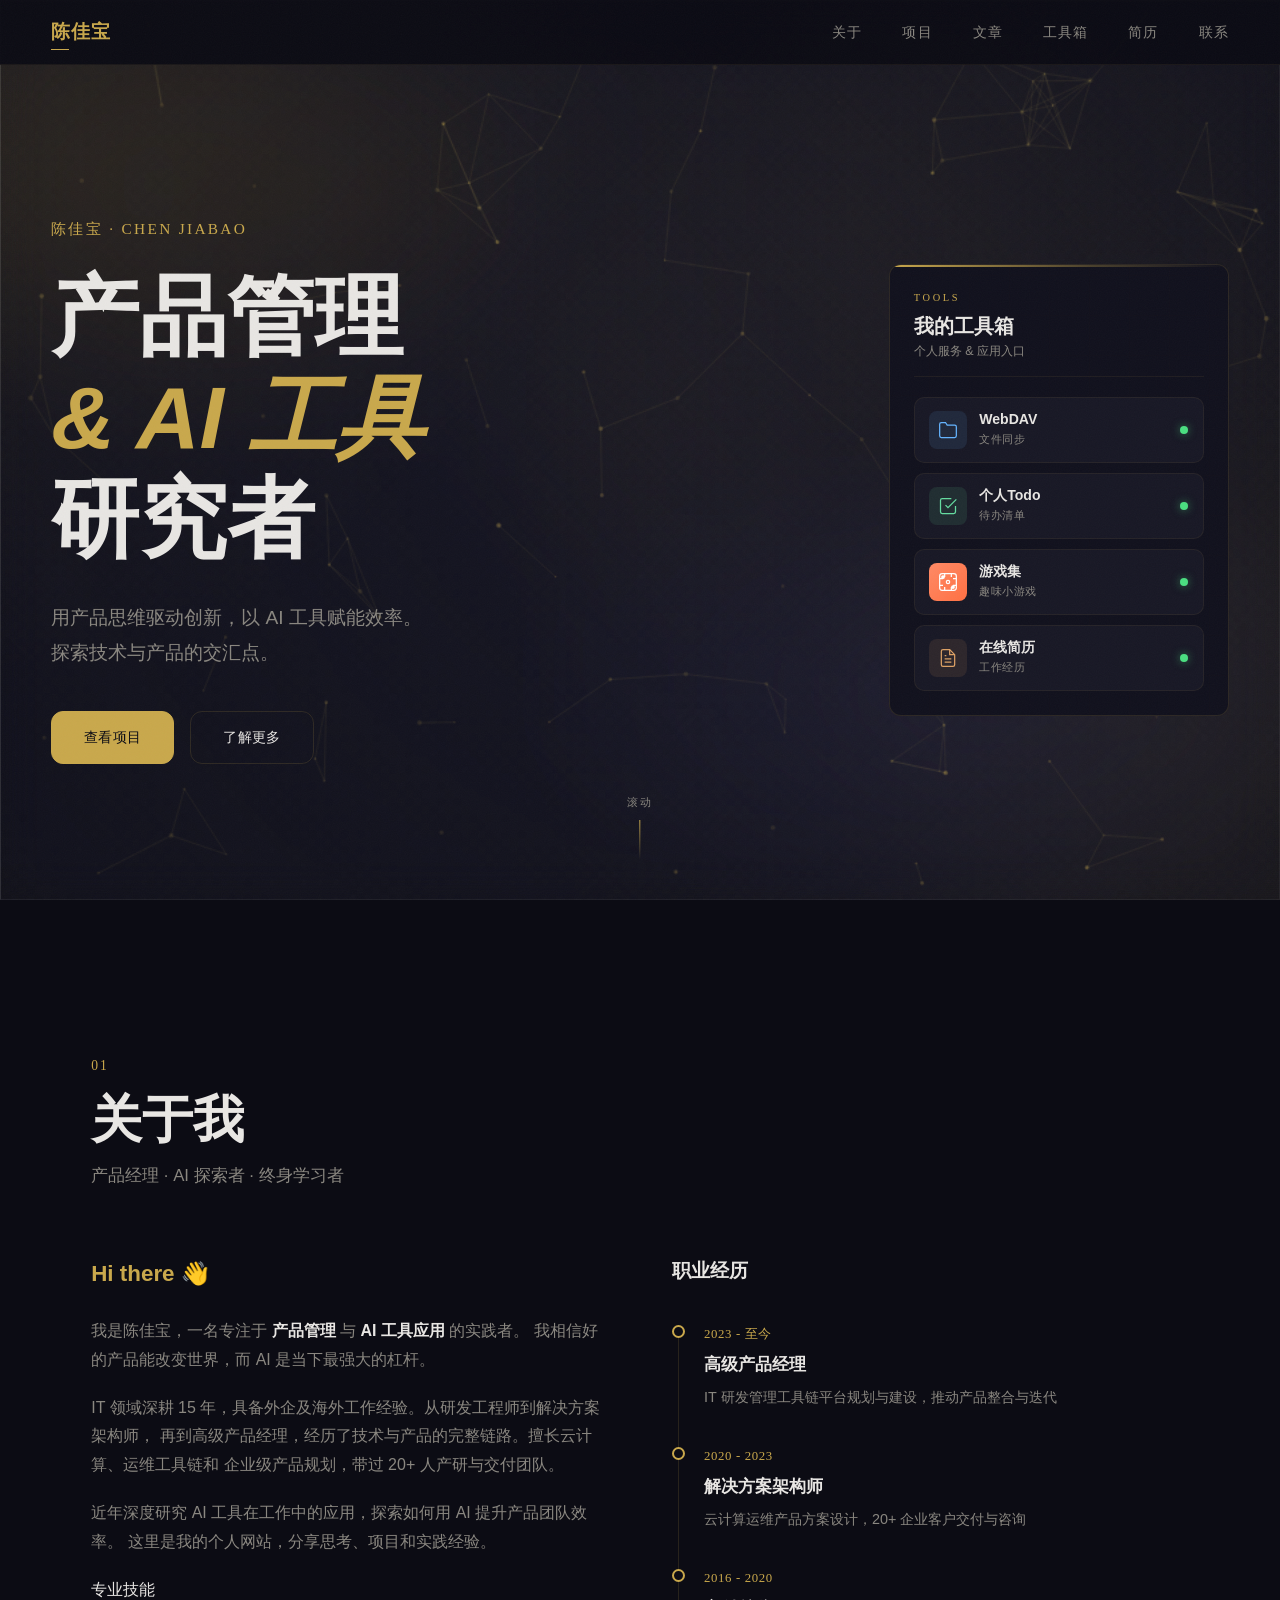
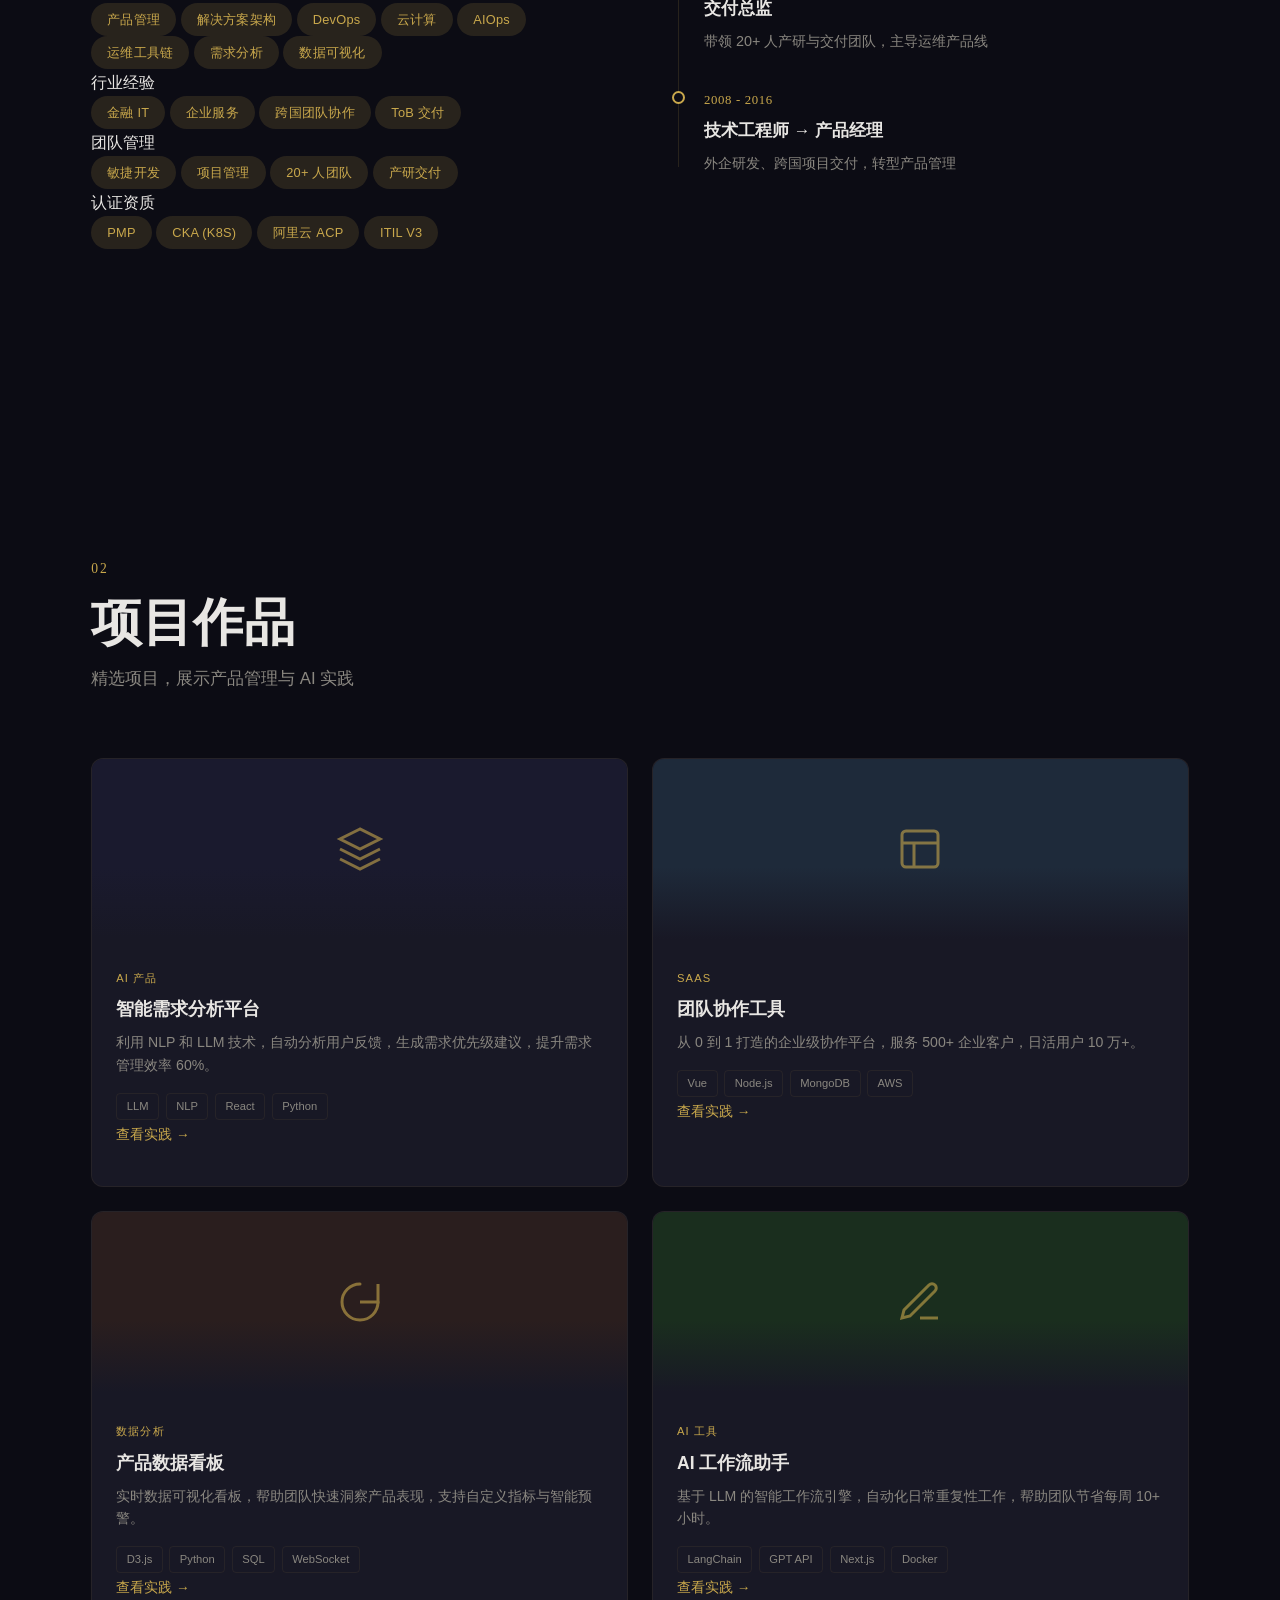
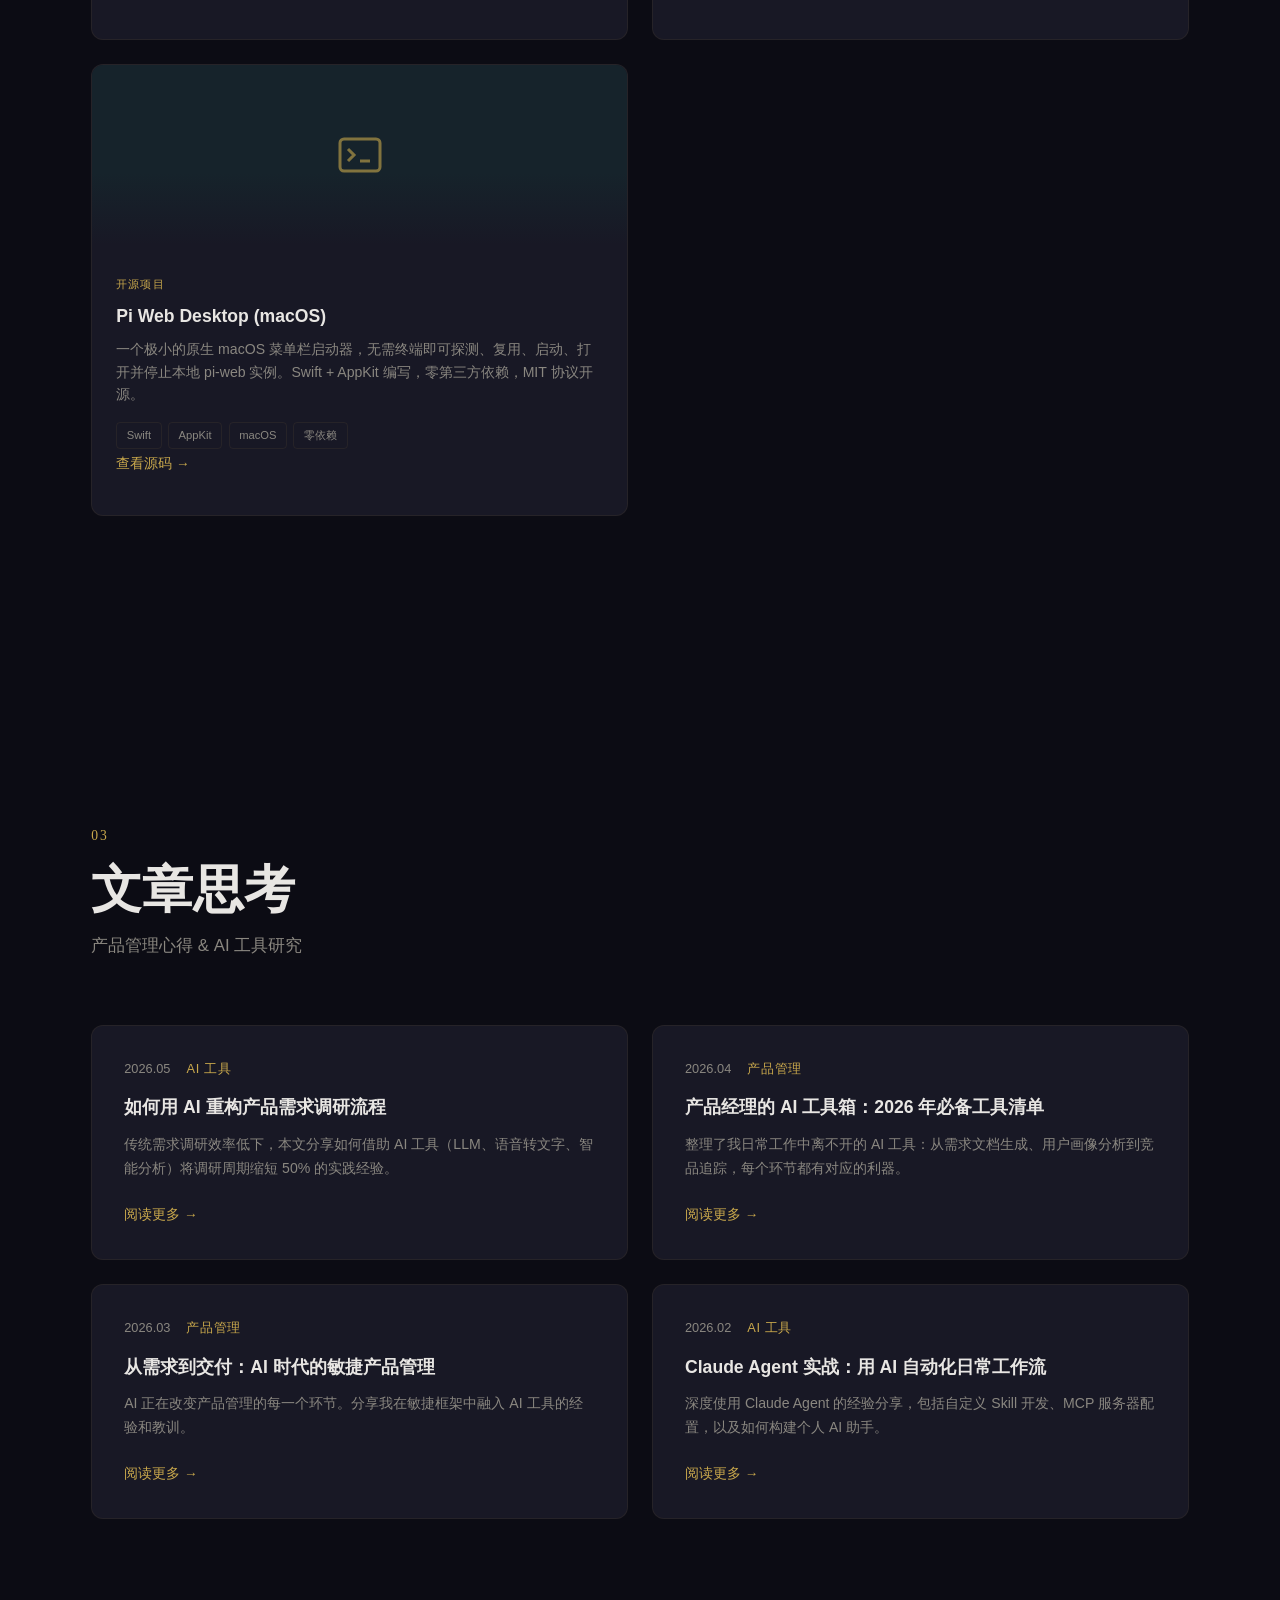
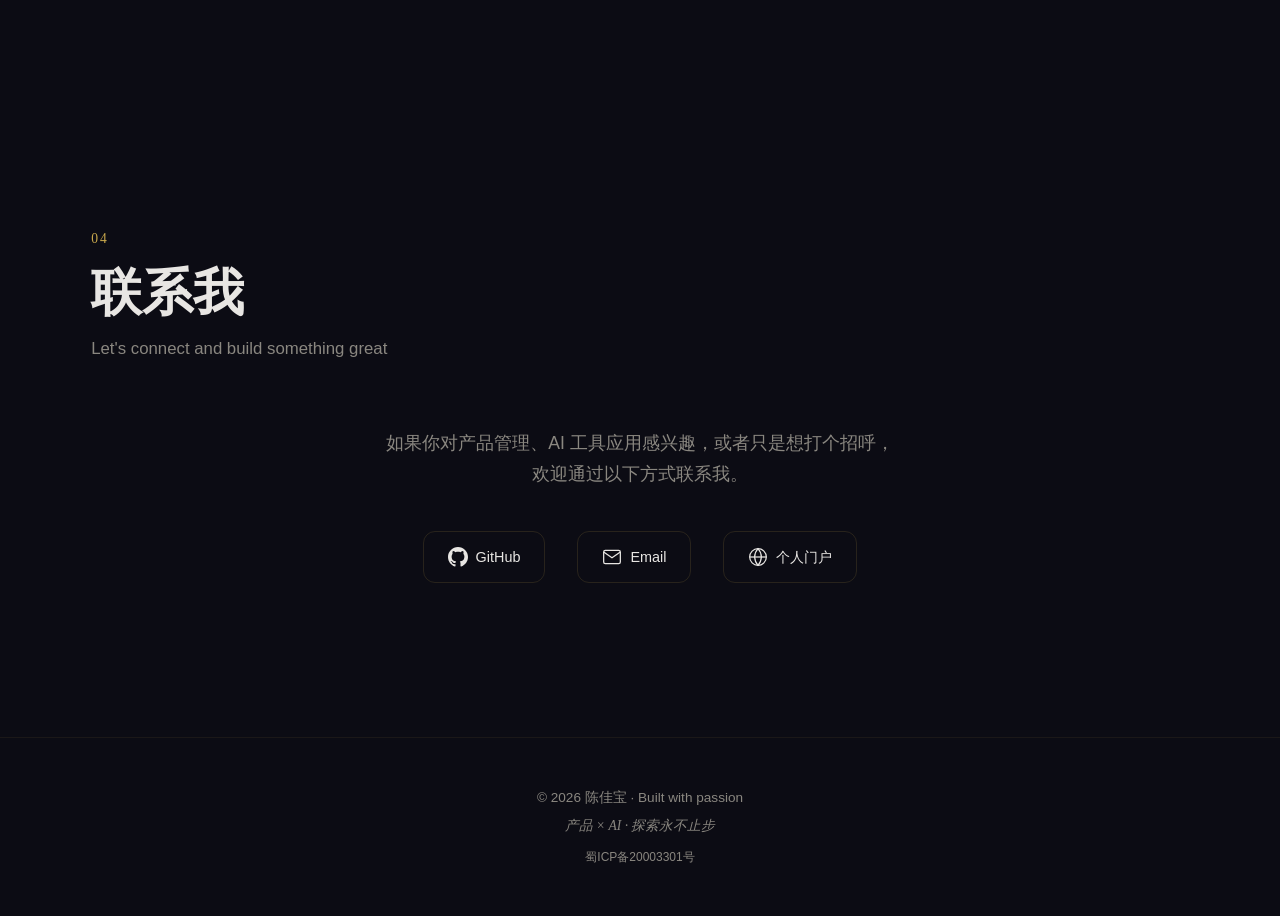
==== commit e43f4183: "修改index.html内容" ====
--- a/index.html
+++ b/index.html
@@ -5,10 +5,10 @@
   <meta name="viewport" content="width=device-width, initial-scale=1.0">
   <title>陈佳宝 | Chanson</title>
   <meta name="description" content="陈佳宝 - 产品经理 | AI 工具研究者。分享产品管理实践与 AI 工具应用。">
-  <meta property="og:title" content="陈佳宝 | Product &amp; AI">
+  <meta property="og:title" content="陈佳宝 | Chanson">
   <meta property="og:description" content="产品经理 | AI 工具研究者。分享产品管理实践与 AI 工具应用。">
   <meta property="og:type" content="website">
-  <meta property="og:url" content="https://bestxiao.asia/">
+  <meta property="og:url" content="https://lingxiao916.github.io/">
   <link rel="icon" href="assets/images/favicon.svg" type="image/svg+xml">
 
   <link rel="stylesheet" href="assets/css/style.css">
@@ -32,7 +32,7 @@
         <li><a href="#articles" class="nav__link">文章</a></li>
         <li><a href="#toolbox" class="nav__link">工具箱</a></li>
         <li><a href="resume.html" class="nav__link">简历</a></li>
-        <li><a href="games.html" class="nav__link">🎮 游戏集</a></li>
+<!--        <li><a href="games.html" class="nav__link">🎮 游戏集</a></li>-->
         <li><a href="#contact" class="nav__link">联系</a></li>
       </ul>
       <button class="nav__toggle" aria-label="切换菜单">
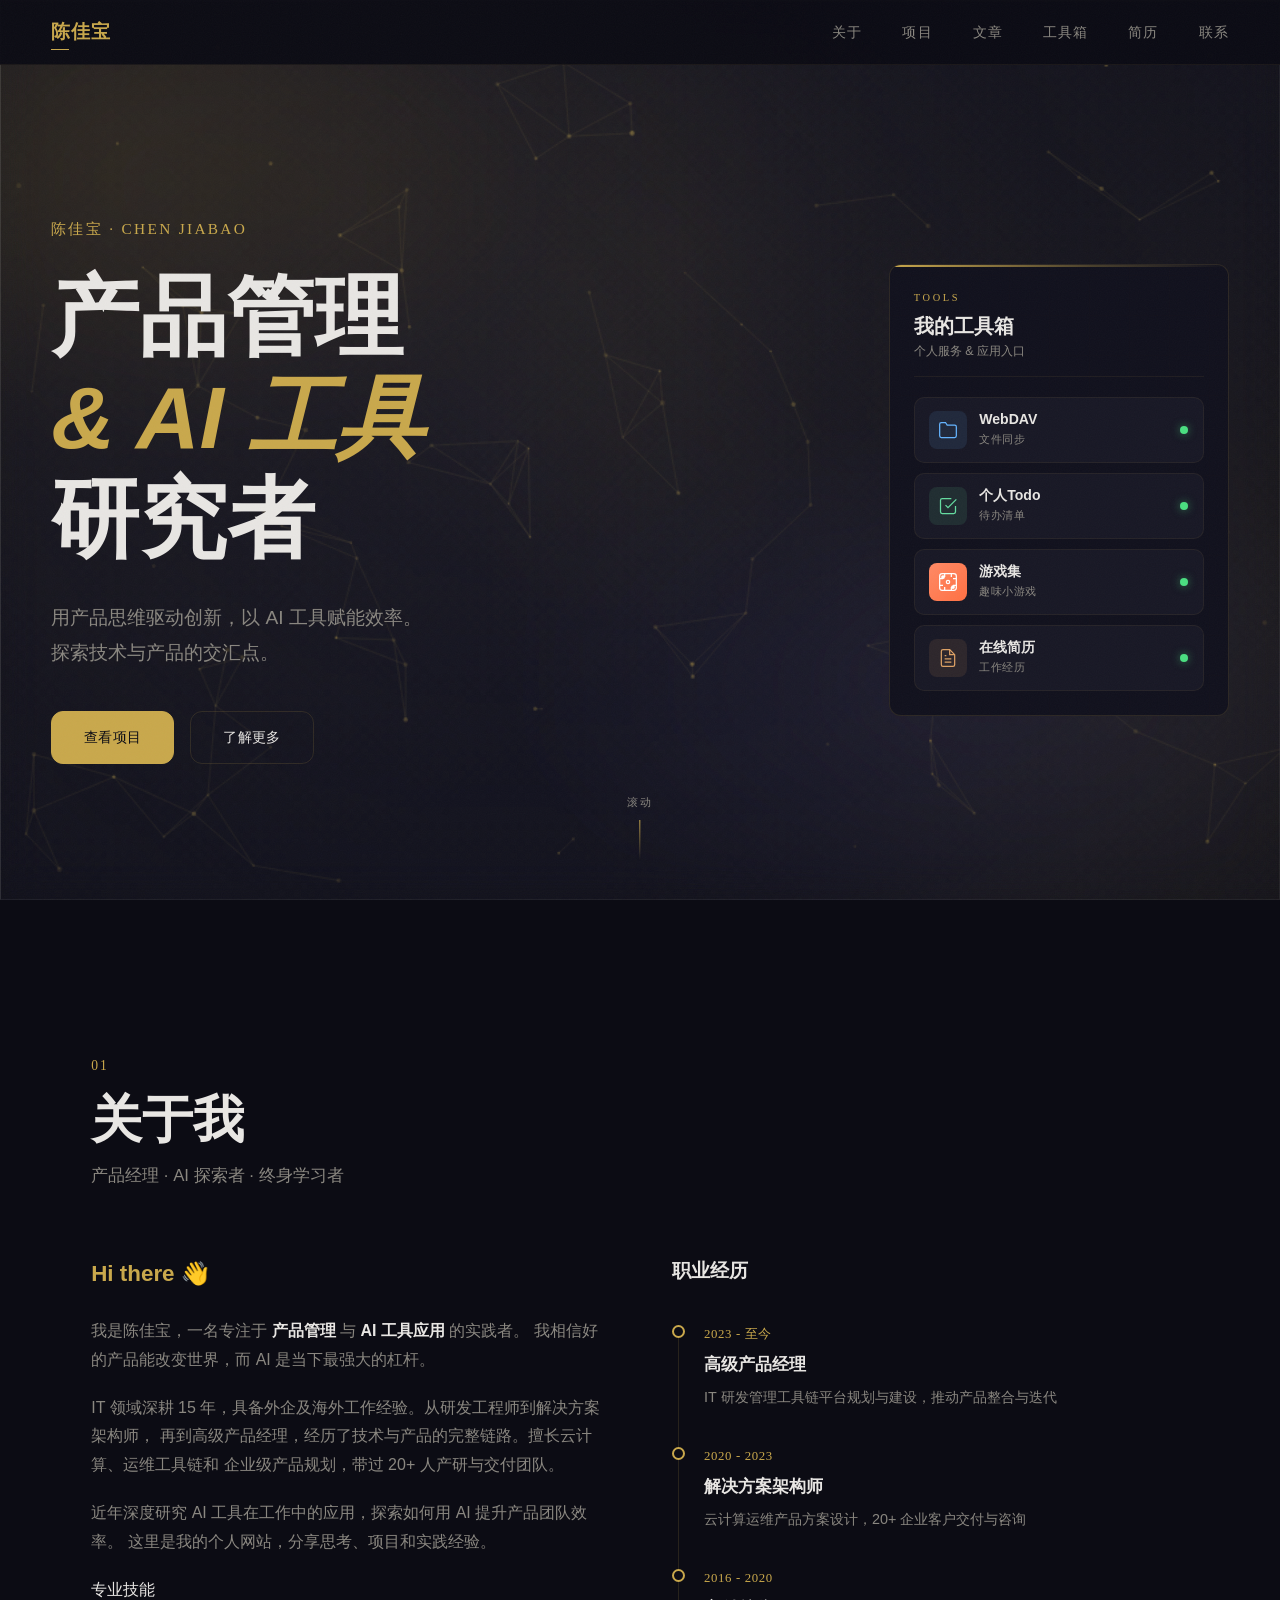
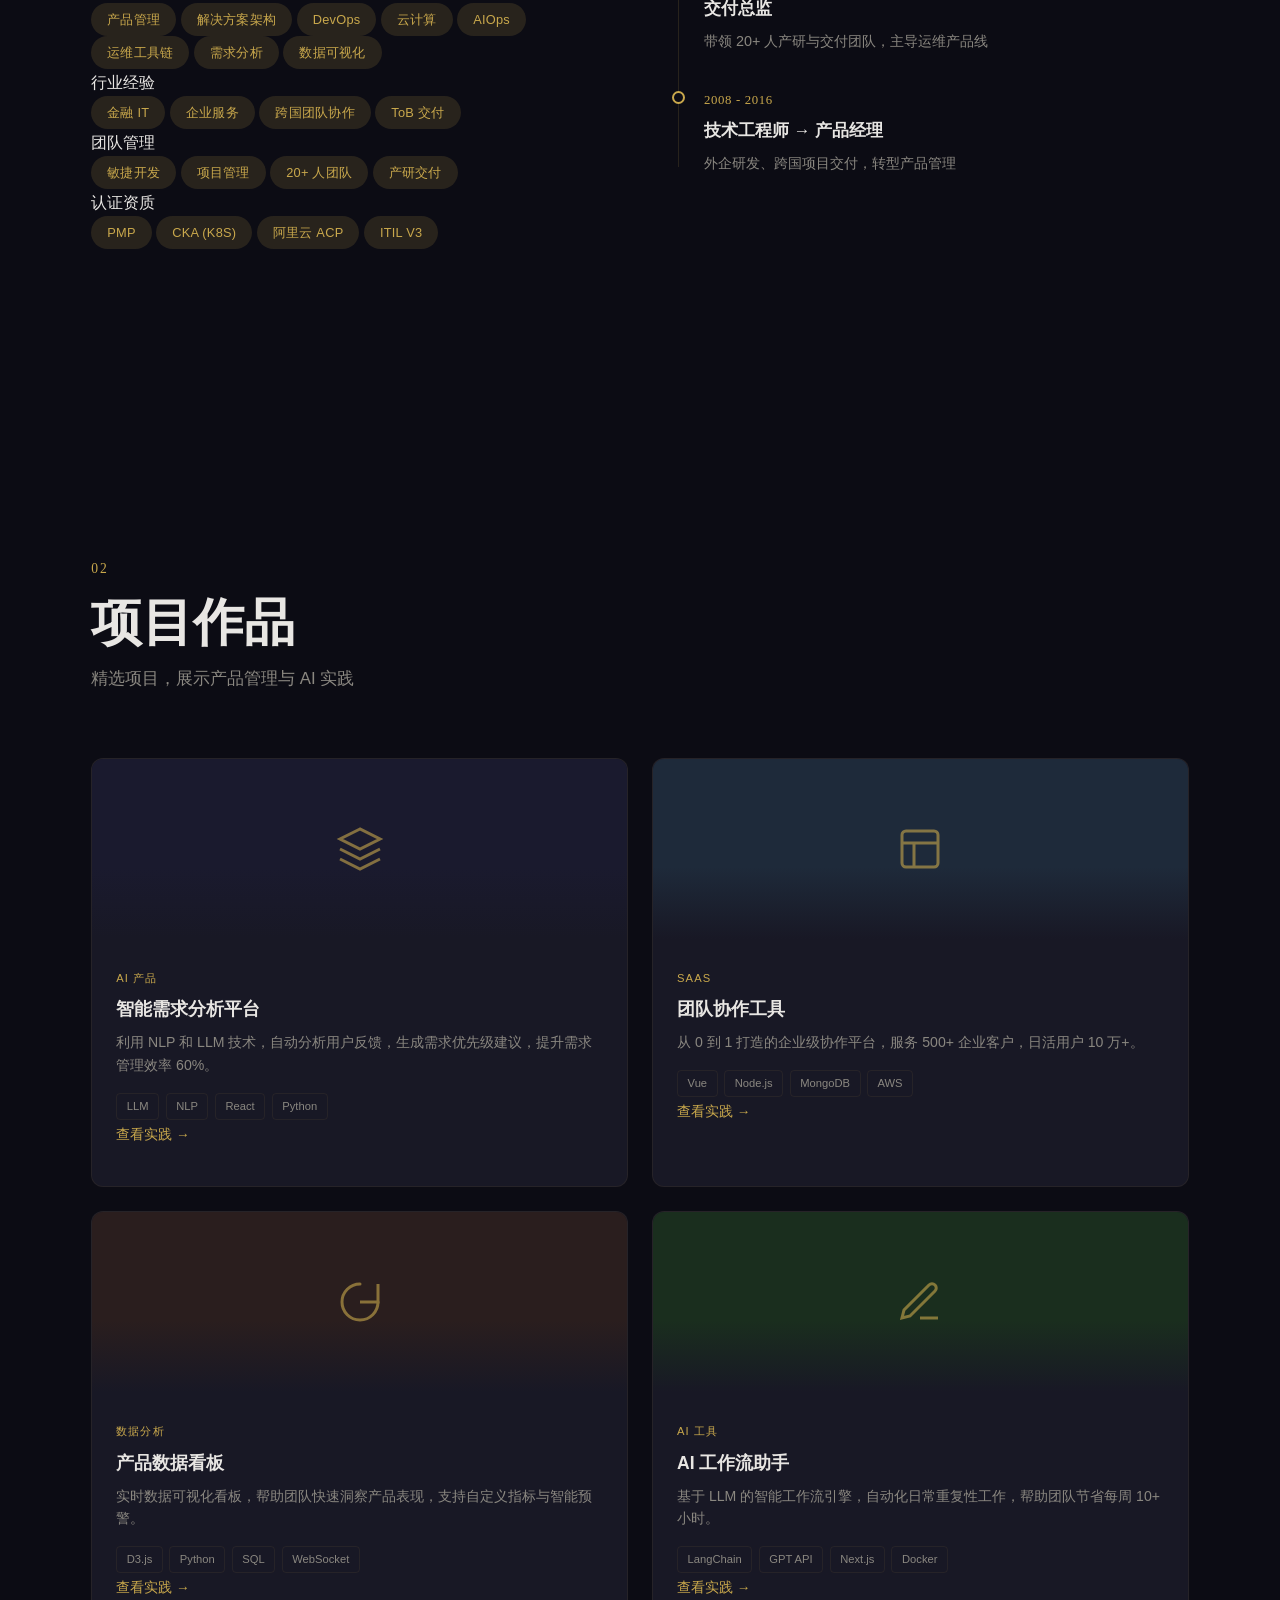
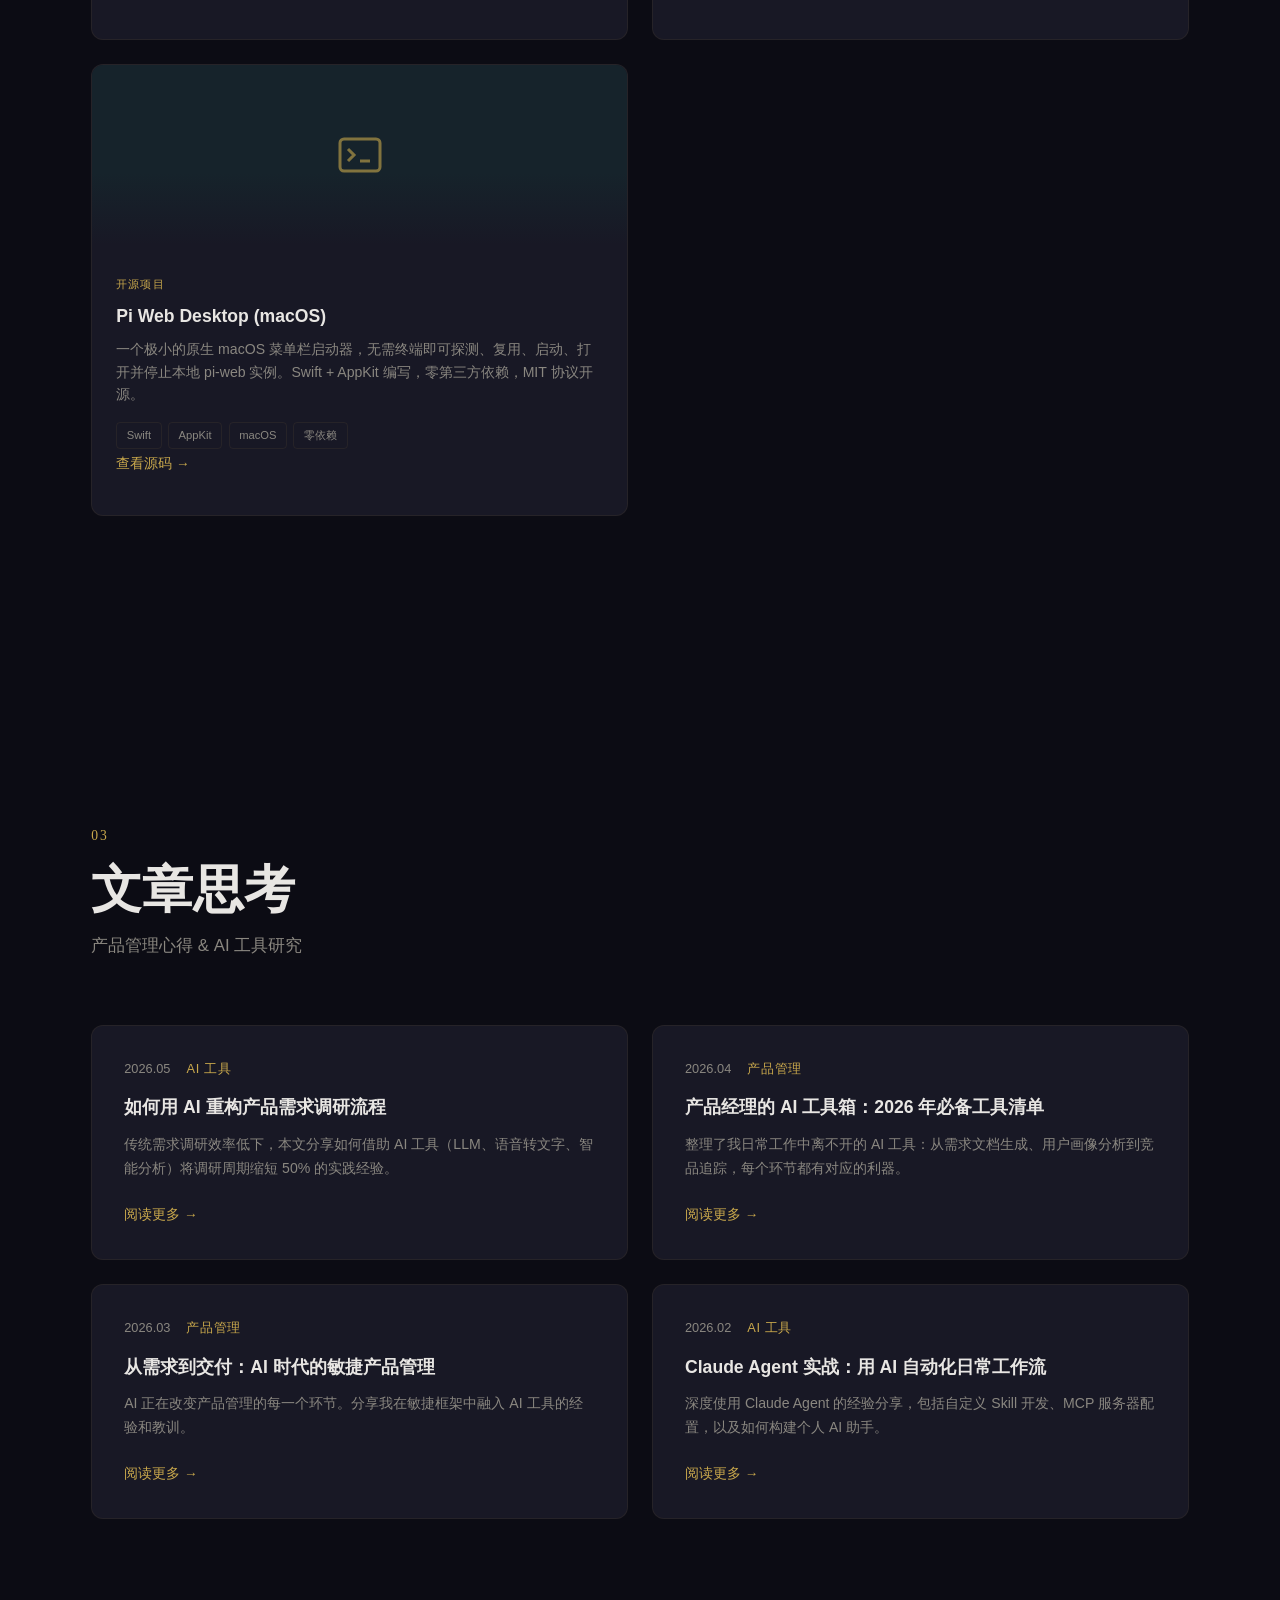
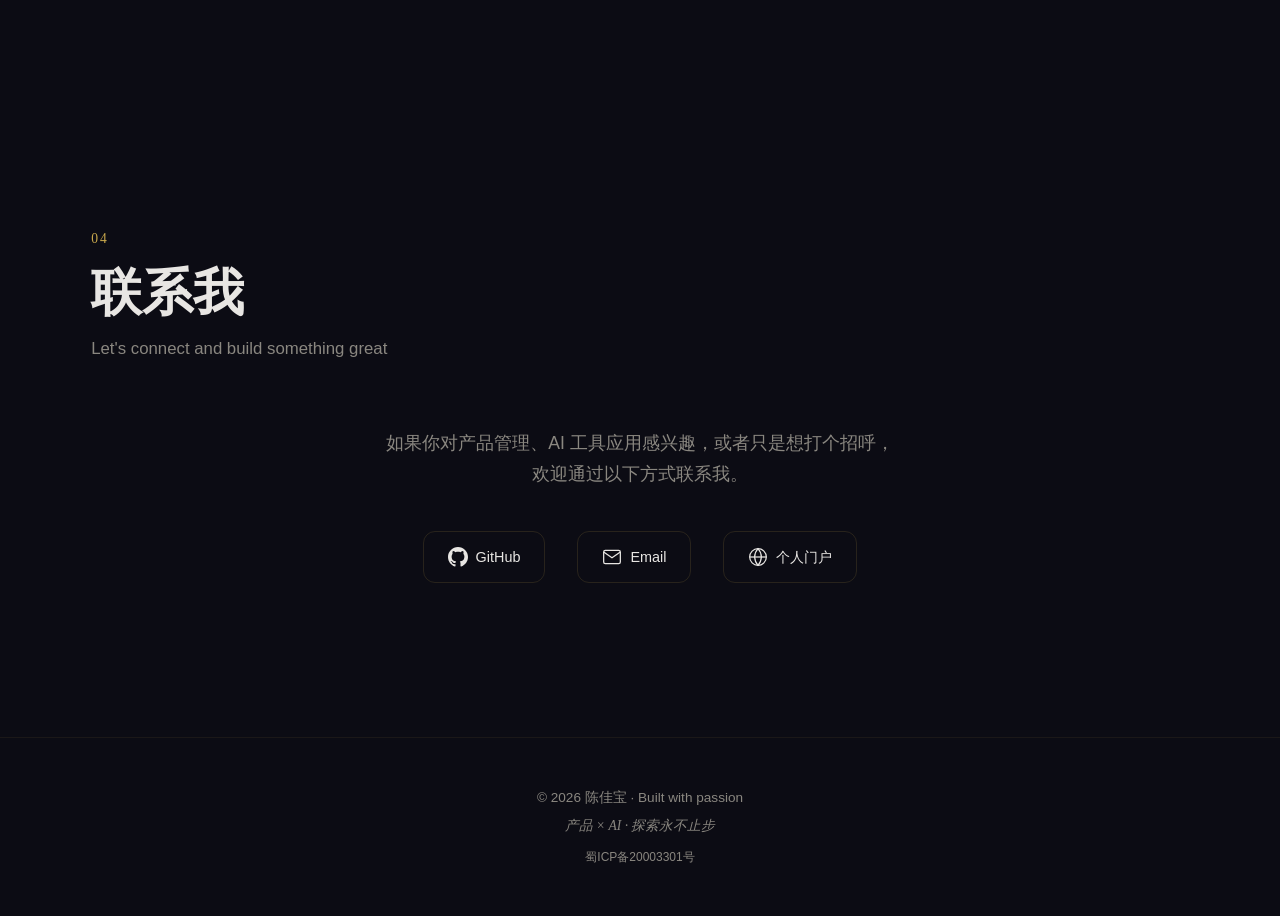
==== commit a1652325: "新增icon" ====
--- a/index.html
+++ b/index.html
@@ -9,7 +9,7 @@
   <meta property="og:description" content="产品经理 | AI 工具研究者。分享产品管理实践与 AI 工具应用。">
   <meta property="og:type" content="website">
   <meta property="og:url" content="https://lingxiao916.github.io/">
-  <link rel="icon" href="assets/images/favicon.svg" type="image/svg+xml">
+  <link rel="icon" href="assets/images/chanson.png" type="image/svg+xml">
 
   <link rel="stylesheet" href="assets/css/style.css">
   <link rel="stylesheet" href="assets/css/tokens.css">
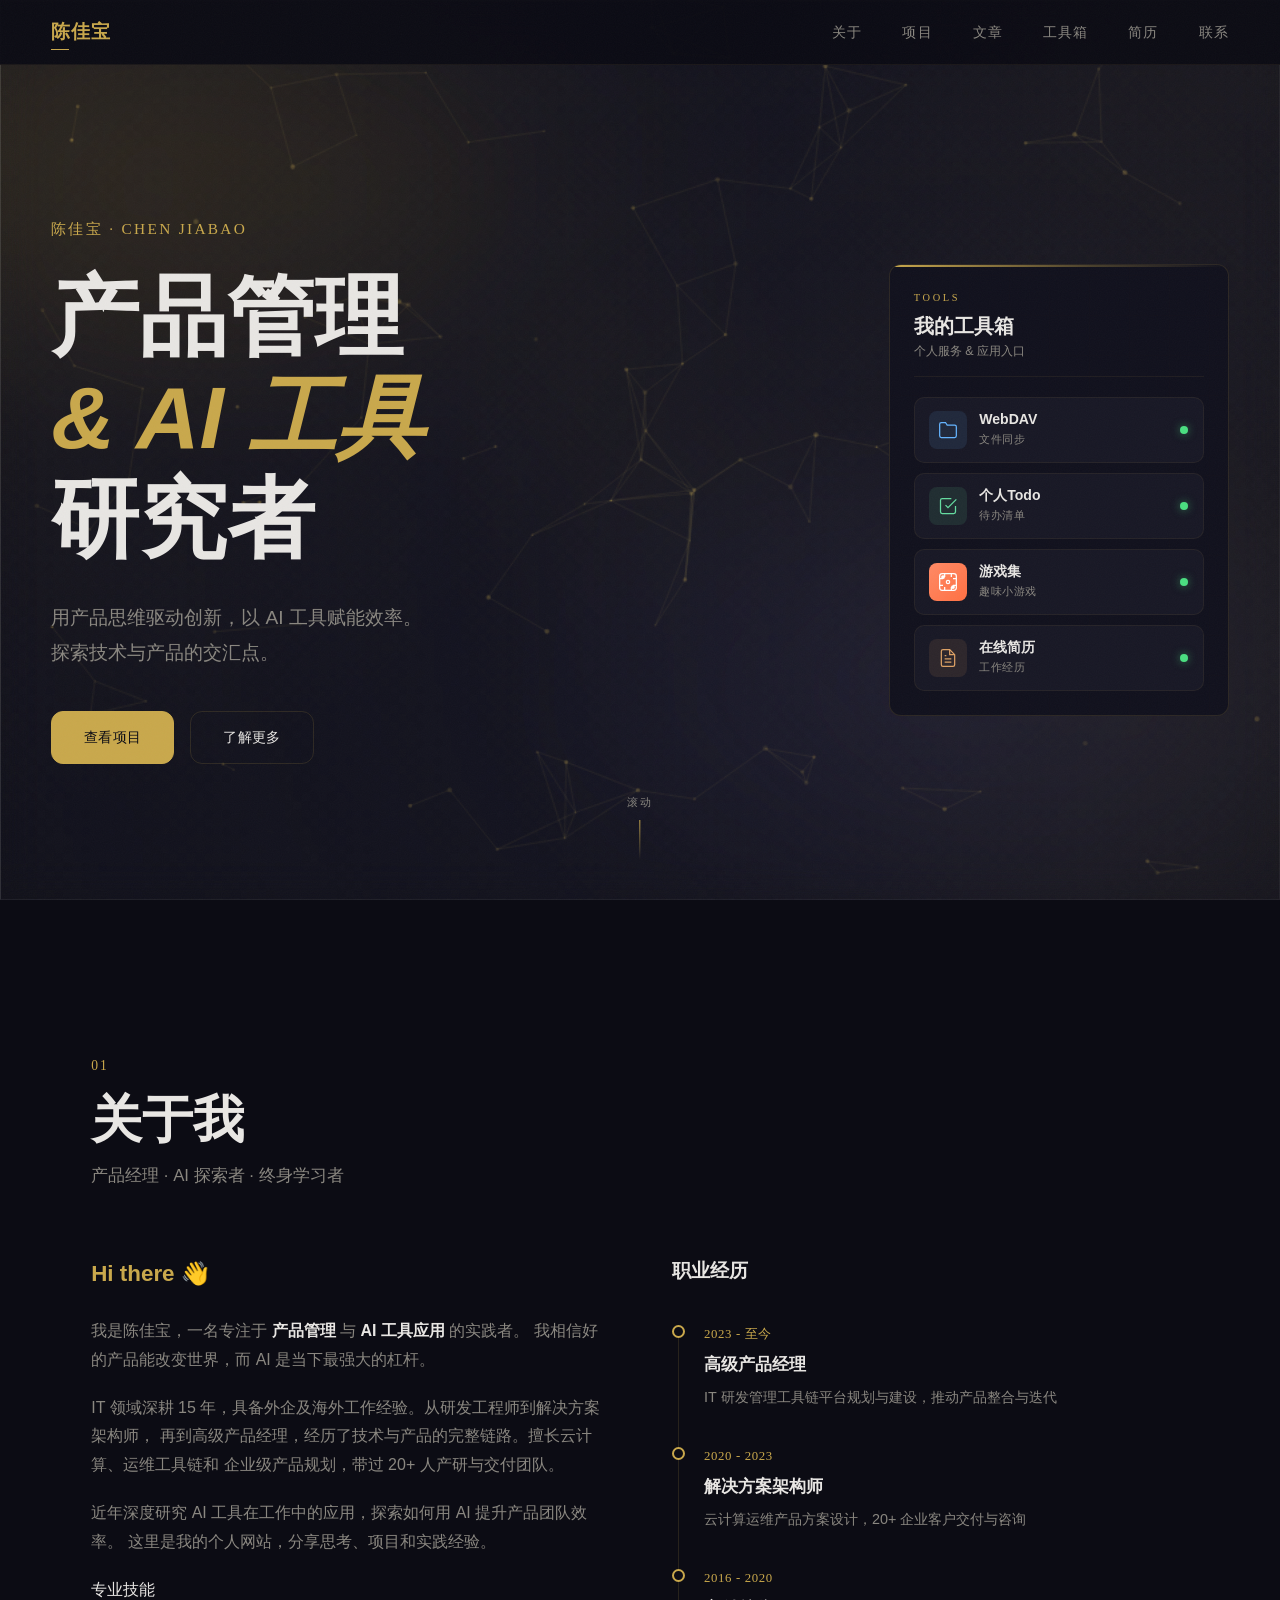
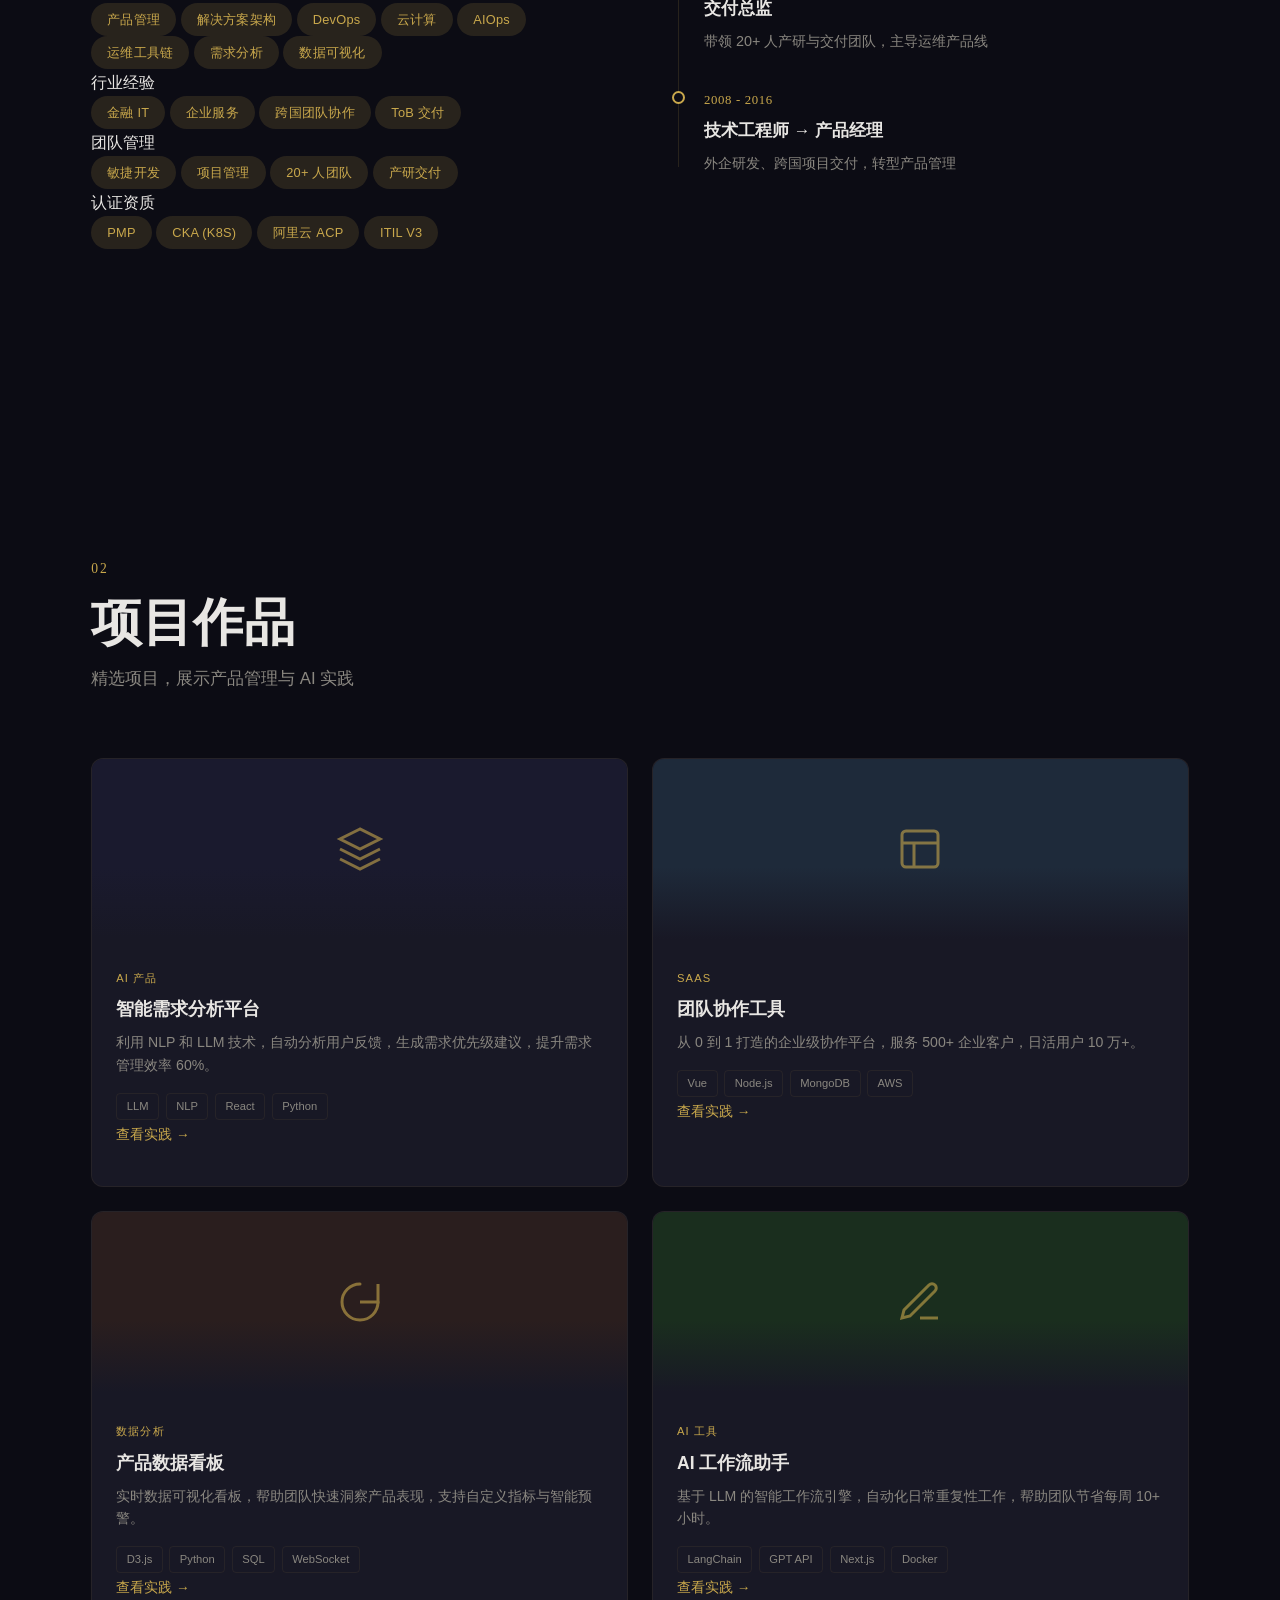
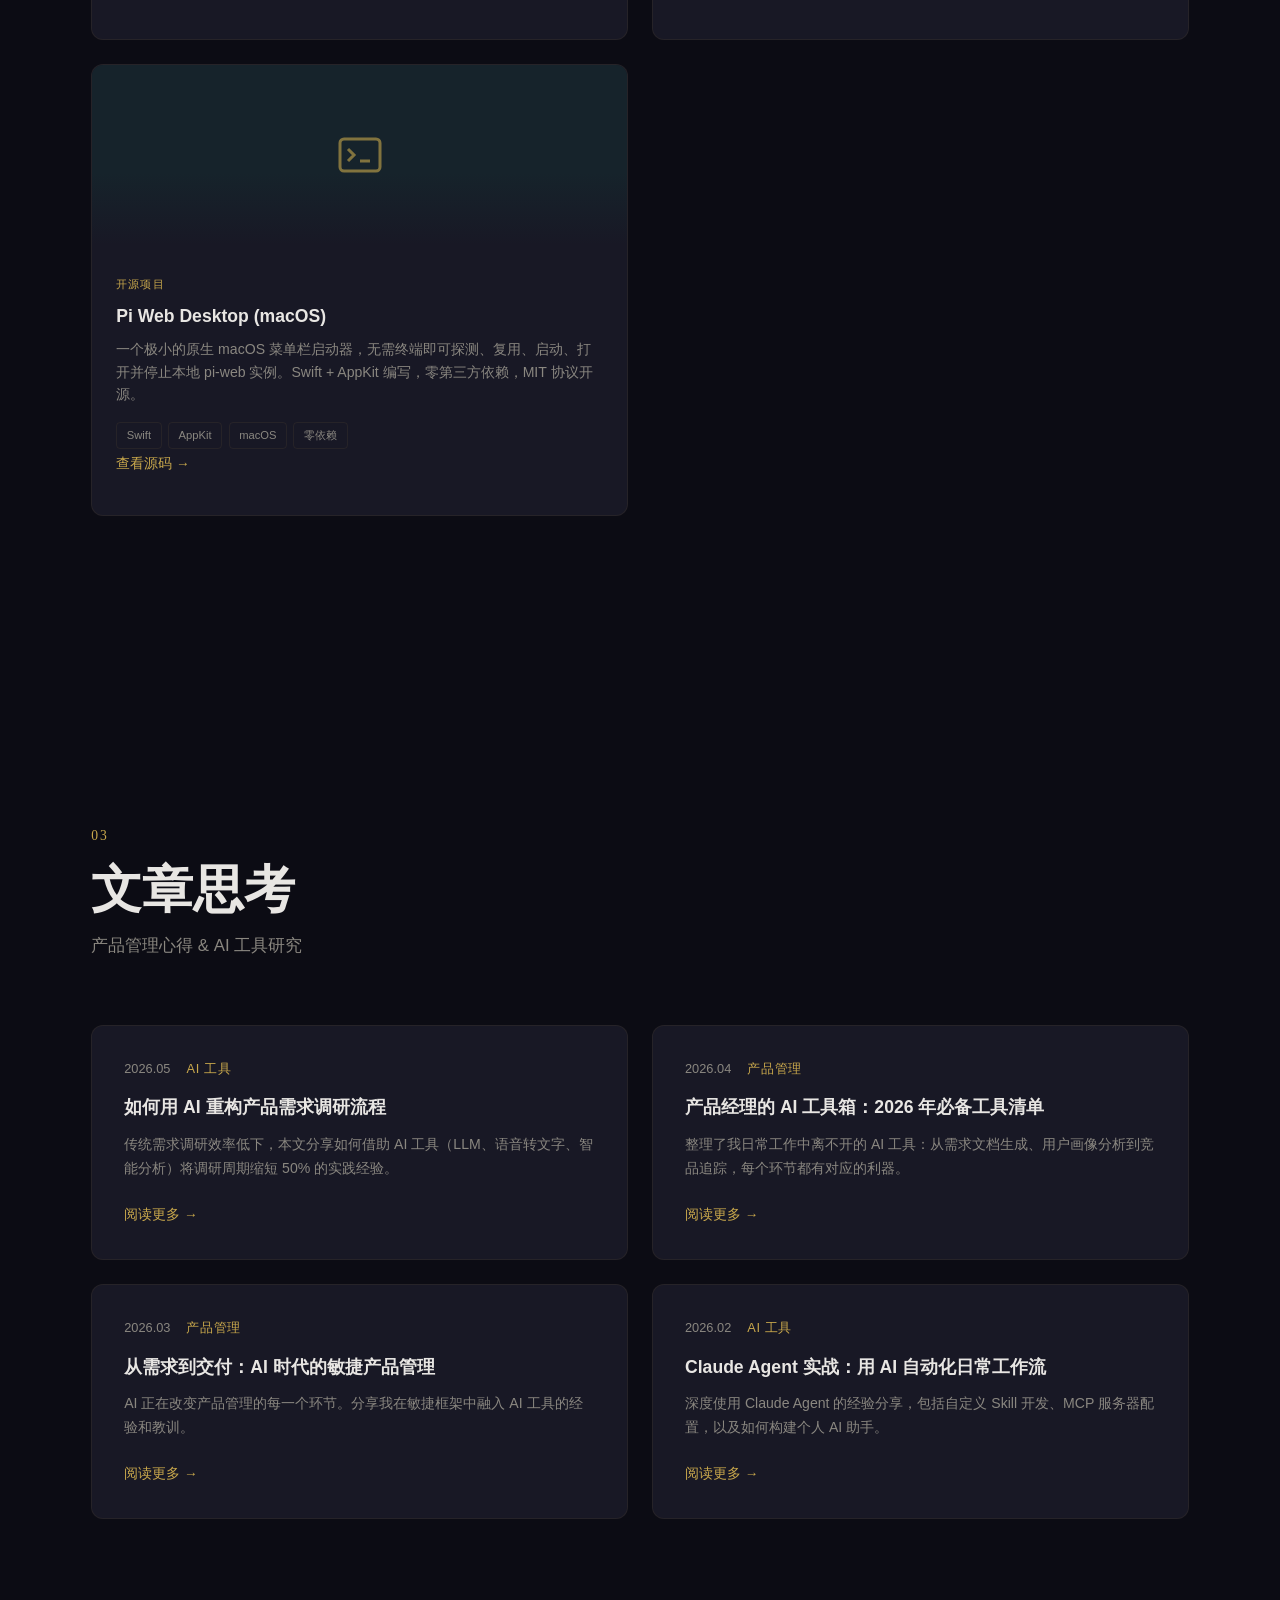
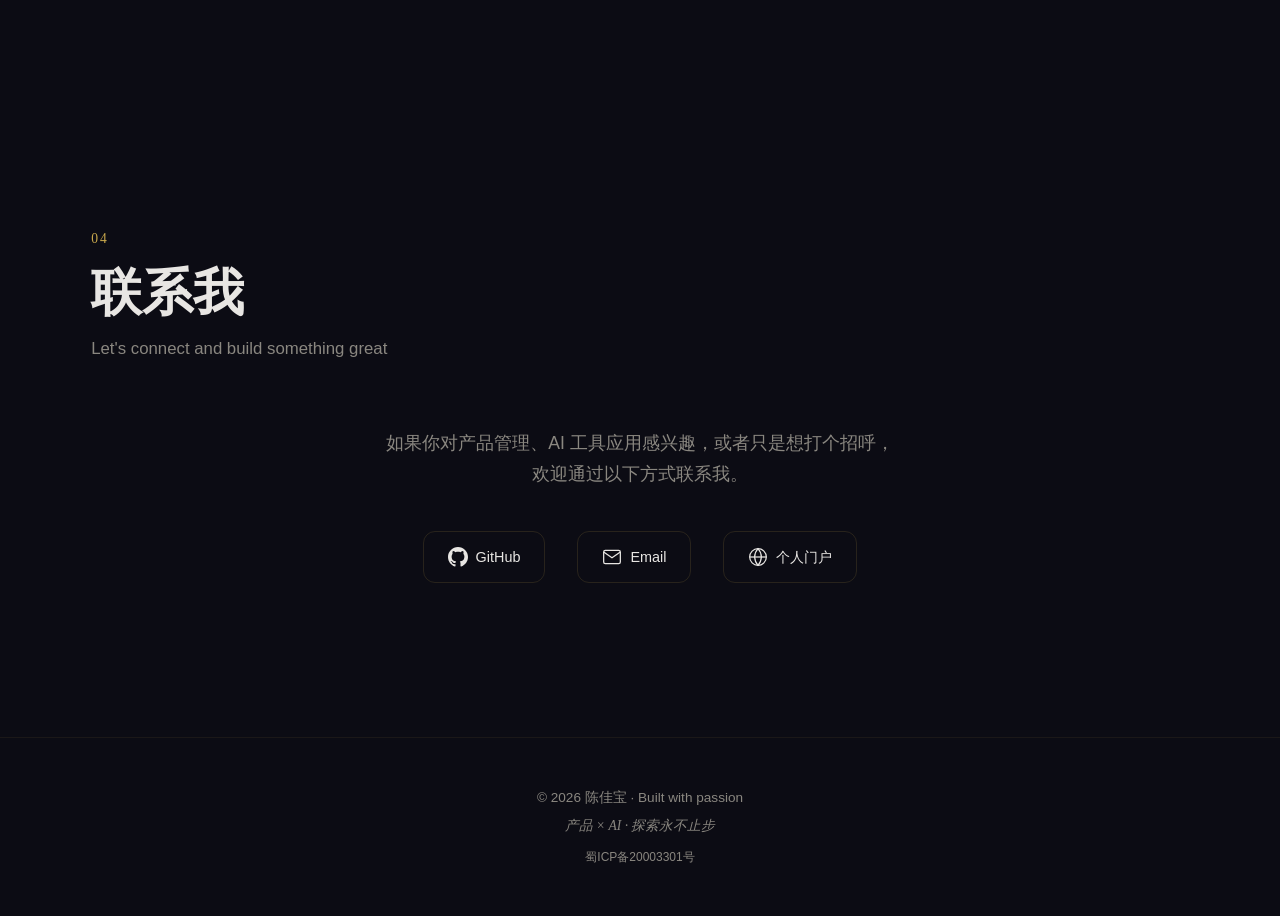
==== commit b6455d0a: "修改内容" ====
--- a/index.html
+++ b/index.html
@@ -4,7 +4,7 @@
   <meta charset="UTF-8">
   <meta name="viewport" content="width=device-width, initial-scale=1.0">
   <title>陈佳宝 | Chanson</title>
-  <meta name="description" content="陈佳宝 - 产品经理 | AI 工具研究者。分享产品管理实践与 AI 工具应用。">
+  <meta name="description" content="陈佳宝 - 产品质量 | AI 工具研究者。分享产品管理实践与 AI 工具应用。">
   <meta property="og:title" content="陈佳宝 | Chanson">
   <meta property="og:description" content="产品经理 | AI 工具研究者。分享产品管理实践与 AI 工具应用。">
   <meta property="og:type" content="website">
